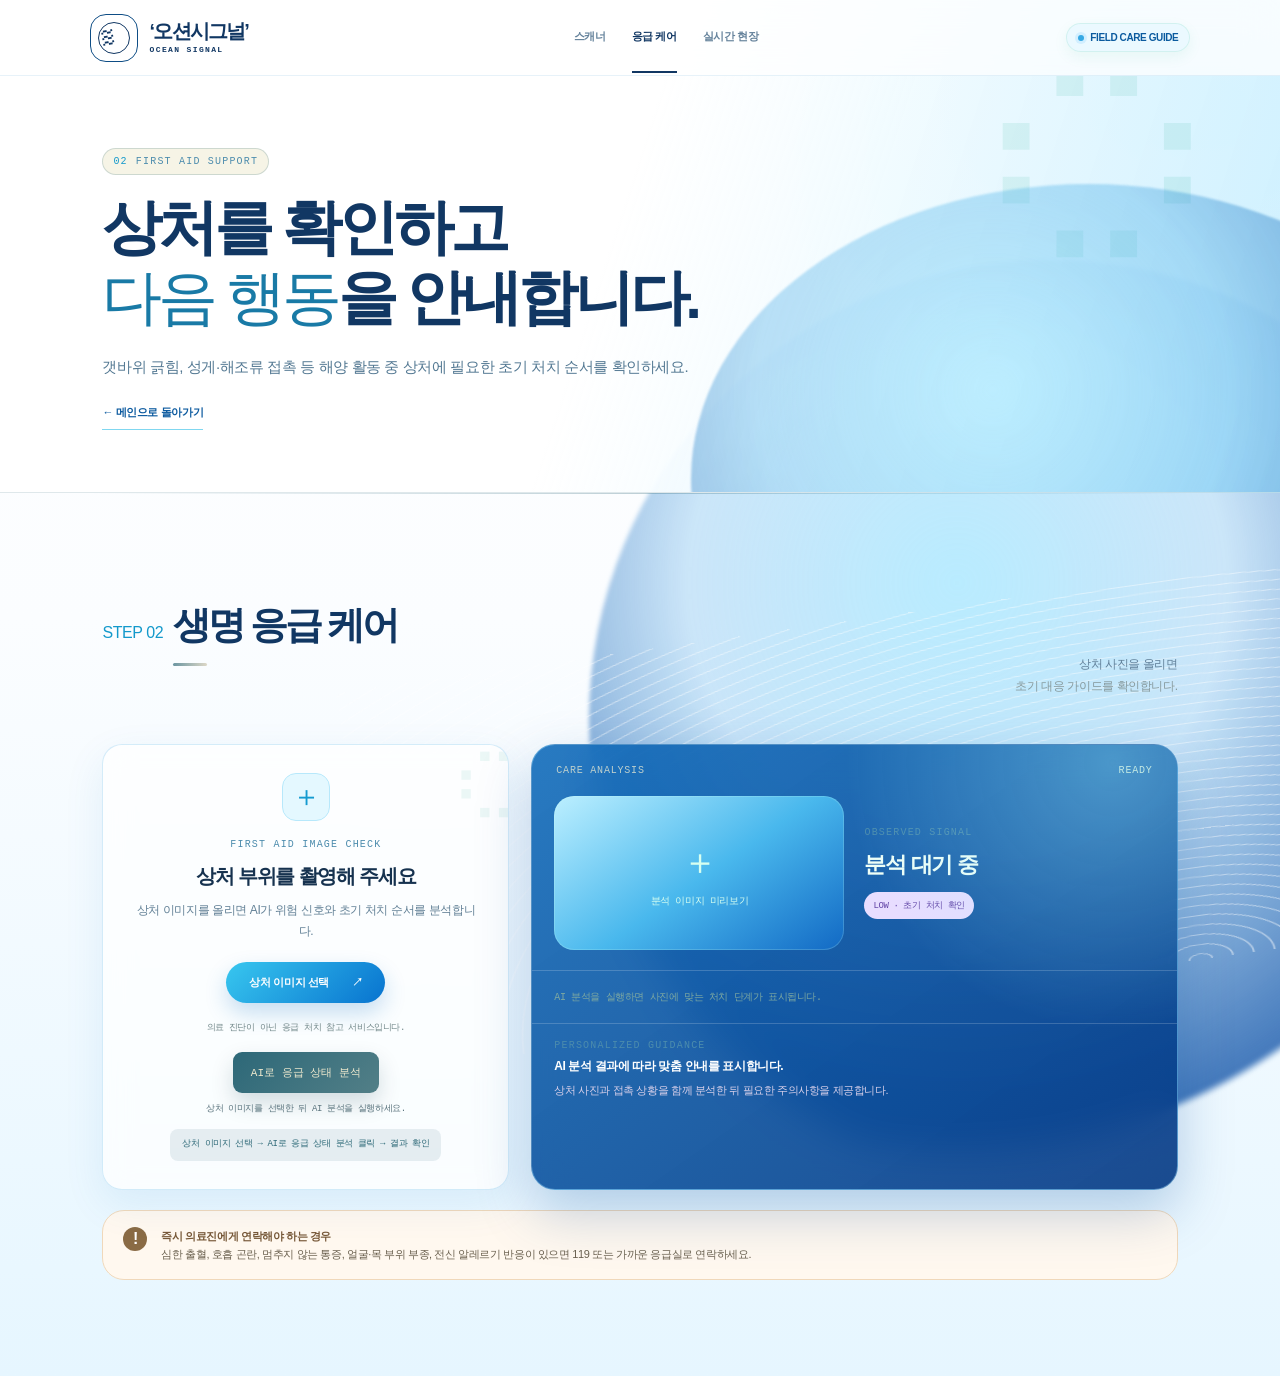
==== care.html @ c205eb63 "Refresh care hero stylesheet cache" ====
<!doctype html>
<html lang="ko"><head><meta charset="UTF-8"/><meta name="viewport" content="width=device-width,initial-scale=1"/><title>응급 케어 | 오션시그널</title><link rel="stylesheet" href="styles.css?v=app-ui10"/></head>
<body><div class="page-shell"><header class="topbar"><a class="brand" href="index.html"><span class="brand-mark">◌</span><span>오션시그널</span></a><nav class="nav-links" aria-label="주요 메뉴"><a href="scanner.html">스캐너</a><a class="active" href="care.html">응급 케어</a><a href="report.html">실시간 현장</a></nav><div class="status-pill"><span class="pulse"></span>FIELD CARE GUIDE</div></header><main><section class="page-hero page-hero-soft"><span class="eyebrow"><span>02</span> FIRST AID SUPPORT</span><h1>상처를 확인하고<br/><em>다음 행동</em>을 안내합니다.</h1><p>갯바위 긁힘, 성게·해조류 접촉 등 해양 활동 중 상처에 필요한 초기 처치 순서를 확인하세요.</p><a class="text-link" href="index.html">← 메인으로 돌아가기</a></section><section class="section care-section" id="care"><div class="section-heading"><div><span class="section-number">STEP 02</span><h2>생명 응급 케어</h2></div><p>상처 사진을 올리면<br/><span>초기 대응 가이드를 확인합니다.</span></p></div><div class="care-grid"><div class="care-upload-card" id="careDropZone"><div class="care-upload-icon">＋</div><span class="metric-label">FIRST AID IMAGE CHECK</span><h3>상처 부위를 촬영해 주세요</h3><p>사진을 올리면 위험 신호와<br/>초기 처치 순서를 확인하는 데모 분석을 실행합니다.</p><label class="button primary" for="careFileInput">상처 이미지 선택 <span>↗</span></label><input id="careFileInput" type="file" accept="image/*" hidden/><button class="sample-button" id="careSampleButton" type="button">샘플 상처 분석 실행</button><div class="care-note">의료 진단이 아닌 응급 처치 참고 서비스입니다.</div></div><div class="care-result-card"><div class="card-top"><span>CARE ANALYSIS</span><span class="mono" id="careState">READY</span></div><div class="care-result-body"><div class="care-preview" id="carePreview"><span>＋</span><small>분석 이미지 미리보기</small></div><div class="care-summary"><span class="mini-label">OBSERVED SIGNAL</span><strong id="careSignal">분석 대기 중</strong><span class="care-risk low" id="careRisk">LOW · 초기 처치 확인</span></div></div><div class="care-steps" id="careSteps"><div><b>01</b><span>깨끗한 흐르는 물로 오염물과 이물질을 씻어냅니다.</span></div><div><b>02</b><span>출혈이 있으면 깨끗한 거즈로 압박합니다.</span></div><div><b>03</b><span>가시나 독성 물질은 무리하게 제거하지 않습니다.</span></div></div><div class="care-pharmacy"><span class="mini-label">PHARMACY CHECKLIST</span><strong>약사에게 상처 사진과 접촉 상황을 보여주세요.</strong><span>소독용 거즈·상처 보호 밴드·연고 구매 가능 여부를 확인하세요.</span></div></div></div><div class="emergency-note"><span>!</span><p><strong>즉시 의료진에게 연락해야 하는 경우</strong><br/>심한 출혈, 호흡 곤란, 멈추지 않는 통증, 얼굴·목 부위 부종, 전신 알레르기 반응이 있으면 119 또는 가까운 응급실로 연락하세요.</p></div></section></main></div><script src="script.js?v=app-ui4"></script></body></html>
---- styles.css ----
:root{--navy:#062638;--deep:#041a28;--ink:#082432;--mint:#a8f4db;--aqua:#6fe5d2;--cream:#f4f5ef;--line:rgba(8,36,50,.14);--mono:'DM Mono',monospace;--sans:'Manrope',sans-serif}*{box-sizing:border-box}html{scroll-behavior:smooth}body{margin:0;background:var(--cream);color:var(--ink);font-family:var(--sans)}a{color:inherit;text-decoration:none}.page-shell{max-width:1440px;margin:auto;overflow:hidden}.topbar{height:78px;display:flex;align-items:center;justify-content:space-between;padding:0 6.2%;border-bottom:1px solid var(--line);background:rgba(244,245,239,.9);position:sticky;top:0;z-index:10;backdrop-filter:blur(14px)}.brand{display:flex;gap:10px;align-items:center;font-weight:800;letter-spacing:-.04em}.brand-mark{display:grid;place-items:center;width:28px;height:28px;border-radius:50%;background:var(--navy);color:var(--mint);font-size:21px}.nav-links{display:flex;gap:34px;font-family:var(--mono);font-size:11px;color:#59717b}.nav-links a{padding:29px 0}.nav-links .active{color:var(--ink);border-bottom:2px solid var(--ink)}.status-pill{font-family:var(--mono);font-size:10px;color:#417163;background:#ddf6e9;padding:9px 12px;border-radius:30px}.pulse{display:inline-block;width:6px;height:6px;background:#26b881;border-radius:50%;margin-right:6px;box-shadow:0 0 0 3px #c4edd9}.hero{min-height:570px;padding:86px 6.2% 60px;display:grid;grid-template-columns:45% 55%;background:linear-gradient(110deg,#f4f5ef 0%,#f4f5ef 54%,#e6f5eb 54%,#d8f2e7 100%)}.eyebrow,.metric-label,.mini-label{font-family:var(--mono);font-size:10px;letter-spacing:.12em;color:#68817d}.eyebrow span,.section-number{color:#6ac2ad}.hero h1{font-size:clamp(48px,6vw,84px);line-height:1.04;letter-spacing:-.08em;margin:25px 0 26px;font-weight:700}.hero h1 em,.risk-banner em{font-family:Georgia,serif;font-weight:400;color:#139a87}.hero-copy>p{max-width:390px;line-height:1.8;color:#54707a;font-size:14px}.text-link{display:inline-block;margin-top:26px;font-family:var(--mono);font-size:11px;border-bottom:1px solid #305360;padding-bottom:9px}.text-link span{color:#0ca68a;margin-left:18px}.hero-art{position:relative;min-height:370px}.orb{position:absolute;border-radius:50%;filter:blur(1px)}.orb-a{width:280px;height:280px;right:20%;top:18px;background:radial-gradient(circle at 32% 25%,#d7fff0,#57cdb8 50%,#058c89 100%);box-shadow:20px 35px 50px #74bcae55}.orb-b{width:110px;height:110px;right:4%;top:230px;background:#a1e3c9;opacity:.7}.wave{position:absolute;width:420px;height:140px;border:1px solid #5cc9b4;border-radius:50%;transform:rotate(-26deg);right:5%;top:105px;opacity:.55}.wave-b{width:520px;right:0;top:70px;opacity:.25}.hero-orbit{position:absolute;border:1px solid #6bcfb5;border-radius:50%;width:340px;height:180px;right:12%;top:74px;transform:rotate(-35deg)}.orbit-two{width:230px;height:340px;right:20%;top:-6px;transform:rotate(48deg);opacity:.7}.radar-card{position:absolute;width:142px;height:142px;border-radius:50%;right:25%;top:89px;border:1px solid #d0ffef;background:radial-gradient(circle,#2cbca8 0 2px,transparent 3px),radial-gradient(circle at center,#ffffff12 0 34%,transparent 35%),#118f8c88;box-shadow:0 0 0 14px #d8fff322,0 0 0 15px #77d8c444}.radar-cross{position:absolute;inset:50% 0 auto;border-top:1px solid #c1ffed}.radar-cross:after{content:'';position:absolute;left:50%;top:-71px;height:142px;border-left:1px solid #c1ffed}.radar-dot{position:absolute;width:7px;height:7px;background:#e8fff5;border-radius:50%;box-shadow:0 0 0 4px #b7ffe733}.dot-one{left:35px;top:42px}.dot-two{right:24px;top:60px}.dot-three{left:72px;bottom:27px}.radar-label{position:absolute;bottom:-33px;left:15px;font:9px var(--mono);color:#377d74}.float-label{position:absolute;background:#f5fff6cc;padding:10px 13px;box-shadow:0 10px 22px #126c5840;color:#75918b;font:9px var(--mono);line-height:1.7}.float-label strong{font-size:11px;color:#0a756b}.label-a{top:50px;right:6%}.label-b{bottom:33px;right:22%}.section{padding:92px 6.2%;border-bottom:1px solid var(--line)}.section-heading{display:flex;justify-content:space-between;align-items:end;margin-bottom:40px}.section-heading h2{display:inline;margin-left:18px;font-size:35px;letter-spacing:-.07em}.section-heading p{font-size:12px;line-height:1.8;text-align:right;color:#48646d;margin:0}.section-heading p span{color:#879a9d}.scanner-grid{display:grid;grid-template-columns:1fr 1.15fr;gap:22px}.upload-card,.preview-card{min-height:330px;border:1px solid #b8d4c9;border-radius:18px;background:#f7fcf4;padding:28px}.upload-card{display:flex;flex-direction:column;align-items:center;justify-content:center;text-align:center;border-style:dashed;transition:.2s}.upload-card.dragover{background:#e5faf0;border-color:#27ab92}.upload-icon{width:42px;height:42px;border:1px solid #a8cfc0;border-radius:50%;display:grid;place-items:center;font-size:25px;color:#4cb49b;margin-bottom:16px}.upload-card h3{margin:0 0 10px;font-size:18px;letter-spacing:-.05em}.upload-card p{font-size:12px;line-height:1.7;color:#71888c;margin:0 0 20px}.button{cursor:pointer;border:0;border-radius:4px;padding:13px 23px;font:11px var(--mono)}.primary{background:var(--navy);color:var(--mint)}.primary span{margin-left:20px}.file-note{font:9px var(--mono);color:#9aacad;margin-top:12px}.drop-message{font-size:11px;color:#369f8b;margin-top:22px}.sample-button{border:0;background:none;color:#527b7d;text-decoration:underline;font:10px var(--mono);margin-top:7px;cursor:pointer}.preview-card{background:#062a3b;color:#edfef6;border:0;padding:0;overflow:hidden}.card-top,.preview-footer{display:flex;justify-content:space-between;align-items:center;padding:18px 22px;font:10px var(--mono);color:#8fb5ae}.mono{color:#a1f3dc}.preview-visual{height:235px;position:relative;overflow:hidden;background:linear-gradient(160deg,#a4ddd1,#1b8e90)}.preview-water{position:absolute;inset:50% 0 0;background:repeating-linear-gradient(175deg,#088b90 0 9px,#0b9b9b 10px 12px,#087a88 13px 20px);opacity:.8}.preview-sun{position:absolute;width:95px;height:95px;border-radius:50%;background:#e9fff0;right:15%;top:30px;opacity:.8}.preview-island{position:absolute;width:70%;height:45px;background:#16676c;bottom:55px;left:-4%;border-radius:50% 50% 0 0;transform:rotate(-4deg)}.preview-plastic{position:absolute;background:#ddfff0;box-shadow:0 0 14px #a6fff0}.plastic-a{width:20px;height:38px;bottom:87px;left:46%;transform:rotate(27deg);border-radius:4px}.plastic-b{width:46px;height:10px;bottom:70px;left:62%;transform:rotate(-22deg)}.scan-line{position:absolute;left:0;right:0;top:46%;height:1px;background:#d2fff1;box-shadow:0 0 10px 2px #d2fff1;animation:scan 2.5s infinite}.preview-placeholder{position:absolute;inset:0;display:flex;flex-direction:column;align-items:center;justify-content:center;color:#caffee;opacity:.65}.preview-placeholder span{font-size:34px}.preview-placeholder small{font:10px var(--mono)}.preview-footer{border-top:1px solid #1f4c55;gap:30px;justify-content:flex-start}.preview-footer>div{display:flex;flex-direction:column;gap:6px}.preview-footer strong{font-size:18px}.analysis-badge{margin-left:auto;color:#a1f3dc;border:1px solid #3a827b;padding:7px 9px;border-radius:3px}.insights-section{padding-top:78px}.insight-grid{display:grid;grid-template-columns:1fr 1fr 1fr;gap:18px}.metric-card{min-height:205px;background:#e9f5eb;border-radius:12px;padding:22px}.metric-dark{background:var(--navy);color:#e9fff7}.metric-value{font-size:39px;font-weight:700;letter-spacing:-.08em;margin:20px 0}.metric-value small{font:11px var(--mono);letter-spacing:0;color:#83a19d}.metric-value.teal{color:#10a58d}.sparkline{height:30px;display:flex;align-items:end;gap:4px;margin-bottom:13px}.sparkline i{width:8px;background:#62d2bb;border-radius:2px}.sparkline i:nth-child(1){height:9px}.sparkline i:nth-child(2){height:15px}.sparkline i:nth-child(3){height:11px}.sparkline i:nth-child(4){height:20px}.sparkline i:nth-child(5){height:16px}.sparkline i:nth-child(6){height:26px}.sparkline i:nth-child(7){height:19px}.sparkline i:nth-child(8){height:24px}.sparkline i:nth-child(9){height:16px}.sparkline i:nth-child(10){height:27px}.sparkline i:nth-child(11){height:25px}.sparkline i:nth-child(12){height:30px}.metric-foot{font:10px var(--mono);color:#557e76}.metric-dark .metric-foot{color:#8bcbbd}.metric-foot b{font-weight:400;color:#99a9a1;margin-left:10px}.up{color:#72e2c4}.meter{height:7px;background:#c9e1d4;border-radius:10px;margin:30px 0 17px}.meter span{display:block;height:100%;border-radius:10px;background:#16b293}.chip-row{display:flex;flex-wrap:wrap;gap:5px;margin:27px 0 23px}.chip-row span{font:9px var(--mono);border:1px solid #bdd7cb;padding:6px 7px;border-radius:3px;color:#557b75}.risk-banner{margin:0 6.2%;padding:48px 0;display:flex;align-items:center;gap:28px;border-bottom:1px solid var(--line)}.risk-badge{width:58px;height:58px;border:1px solid #b8d7c7;border-radius:50%;display:grid;place-items:center;font-size:27px;color:#16a38b}.risk-banner h2{font-size:27px;letter-spacing:-.06em;line-height:1.25;margin:14px 0 0}.risk-score{margin-left:auto;text-align:right}.risk-score span,.risk-score small{display:block;font:9px var(--mono);color:#77938d}.risk-score strong{font-size:52px;letter-spacing:-.09em;color:#139b88;display:block;line-height:1}.risk-score small{color:#139b88;margin-top:3px}footer{display:flex;justify-content:space-between;padding:35px 6.2%;font:9px var(--mono);color:#7f9b98}@keyframes scan{0%,100%{top:25%}50%{top:75%}}@media(max-width:800px){.topbar{padding:0 20px}.nav-links{display:none}.status-pill{font-size:8px}.hero{grid-template-columns:1fr;padding:58px 20px 15px}.hero-art{min-height:300px}.section{padding:65px 20px}.section-heading{display:block}.section-heading p{text-align:left;margin-top:15px}.scanner-grid,.insight-grid{grid-template-columns:1fr}.risk-banner{margin:0 20px;flex-wrap:wrap}.risk-score{margin-left:86px}footer{padding:28px 20px;gap:14px;flex-wrap:wrap}}
 .care-section{background:#edf7f0}.care-grid{display:grid;grid-template-columns:.85fr 1.35fr;gap:22px}.care-upload-card,.care-result-card{border-radius:18px;min-height:385px}.care-upload-card{border:1px dashed #99cdbc;background:#f8fff8;display:flex;flex-direction:column;align-items:center;justify-content:center;text-align:center;padding:28px}.care-upload-icon{width:48px;height:48px;border-radius:50%;display:grid;place-items:center;color:#168e7d;font-size:29px;border:1px solid #9bd5c2;margin-bottom:18px}.care-upload-card h3{font-size:21px;letter-spacing:-.06em;margin:13px 0 10px}.care-upload-card p{font-size:12px;line-height:1.8;color:#71888c;margin:0 0 19px}.care-note{font:9px var(--mono);color:#9aacad;margin-top:18px}.care-result-card{background:var(--navy);color:#effff7;overflow:hidden}.care-result-body{display:grid;grid-template-columns:1fr 1fr;gap:20px;padding:0 22px 20px}.care-preview{height:154px;border-radius:10px;background:linear-gradient(145deg,#bdded2,#568e83 55%,#2c5f62);display:flex;flex-direction:column;align-items:center;justify-content:center;color:#d7fff0;box-shadow:inset 0 0 0 1px #c5fff033}.care-preview span{font-size:36px}.care-preview small{font:10px var(--mono);margin-top:7px}.care-summary{display:flex;flex-direction:column;justify-content:center;gap:12px}.care-summary strong{font-size:22px;letter-spacing:-.06em}.care-risk{width:max-content;padding:7px 9px;border-radius:3px;font:9px var(--mono)}.care-risk.low{color:#a4f2cf;background:#1b665a}.care-steps{border-top:1px solid #1e4e56;border-bottom:1px solid #1e4e56;padding:14px 22px;display:grid;gap:10px}.care-steps div{display:flex;align-items:center;gap:12px;font-size:11px;color:#c8e9de}.care-steps b{font:10px var(--mono);color:var(--aqua)}.care-pharmacy{display:flex;flex-direction:column;gap:7px;padding:16px 22px;color:#a7c7c1}.care-pharmacy strong{color:#e8fff5;font-size:12px}.care-pharmacy span:last-child{font-size:11px;line-height:1.6}.emergency-note{margin-top:20px;display:flex;align-items:flex-start;gap:14px;border:1px solid #e6c9a3;background:#fff8ec;border-radius:12px;padding:16px 20px;color:#795c3d}.emergency-note>span{width:24px;height:24px;border-radius:50%;display:grid;place-items:center;background:#d88945;color:#fff;font-weight:800;flex:none}.emergency-note p{font-size:11px;line-height:1.65;margin:0}.emergency-note strong{color:#a95425}@media(max-width:800px){.care-grid{grid-template-columns:1fr}.care-result-body{grid-template-columns:1fr}.care-upload-card,.care-result-card{min-height:auto}.emergency-note{margin-top:16px}}
.report-section{background:#f4f8f2}.report-grid{display:grid;grid-template-columns:.85fr 1.35fr;gap:22px}.report-capture-card,.report-data-card{border-radius:18px;min-height:480px}.report-capture-card{background:#e3f3e8;border:1px solid #b9daca;padding:29px}.capture-head,.gps-row,.report-actions{display:flex;align-items:center;justify-content:space-between;gap:10px}.live-dot{font:9px var(--mono);color:#168e7d;background:#c7f3db;border-radius:20px;padding:6px 8px}.live-dot:before{content:'';display:inline-block;width:5px;height:5px;border-radius:50%;background:#1bb27c;margin-right:5px}.report-capture-card h3{font-size:27px;line-height:1.2;letter-spacing:-.07em;margin:42px 0 13px}.report-capture-card h3 em{font-family:Georgia,serif;color:#129983;font-weight:400}.report-capture-card>p{font-size:12px;line-height:1.8;color:#5e797c;margin-bottom:22px}.report-preview{height:120px;margin:23px 0 18px;border-radius:11px;background:linear-gradient(145deg,#9ed9cc,#287a7f);display:flex;flex-direction:column;align-items:center;justify-content:center;color:#dffff2;text-align:center}.report-preview span{font-size:32px}.report-preview small{font:9px var(--mono);padding:0 10px}.gps-row{border-top:1px solid #b7d7c8;padding-top:16px}.gps-row strong{font:10px var(--mono);color:#227e72;margin-left:auto}.gps-row button{border:0;background:none;text-decoration:underline;color:#287c73;font:10px var(--mono);cursor:pointer}.report-data-card{background:var(--navy);color:#effff7;overflow:hidden}.condition-grid{display:grid;grid-template-columns:1fr 1fr;gap:1px;background:#1e4e56;margin:0 22px 20px}.condition-grid>div{background:var(--navy);padding:18px 15px;display:flex;flex-direction:column;gap:7px}.condition-grid strong{font-size:22px;letter-spacing:-.06em;color:#a5f4df}.condition-grid small{font:9px var(--mono);color:#8eafa9}.climate-line{display:flex;align-items:center;gap:13px;border-top:1px solid #1e4e56;border-bottom:1px solid #1e4e56;padding:16px 22px}.climate-line strong{font-size:13px;color:#d9fff0}.climate-line span:last-child{font:9px var(--mono);color:#8eafa9;margin-left:auto}.go-card{display:flex;gap:13px;align-items:center;margin:18px 22px;padding:16px;background:#174e50;border-radius:10px}.go-card.caution{background:#5b5440}.go-mark{width:35px;height:35px;border-radius:50%;display:grid;place-items:center;background:#2bb791;color:#062a3b;font-weight:800}.go-card.caution .go-mark{background:#e2b966}.go-card>div{display:flex;flex-direction:column;gap:5px}.go-card strong{font-size:18px}.go-card p{margin:0;color:#b9d7ce;font-size:10px}.report-actions{padding:0 22px 18px;flex-wrap:wrap}.report-button{border:0;background:var(--mint);color:var(--navy);padding:13px 15px;border-radius:4px;font:10px var(--mono);cursor:pointer}.report-button span{margin-left:18px}.report-button.sent{background:#b8f2d0}.report-actions>span{font:9px var(--mono);color:#91b2a9}.report-note{margin-top:20px;display:flex;align-items:flex-start;gap:14px;border:1px solid #bed3c7;background:#f8fff9;border-radius:12px;padding:16px 20px;color:#55716c}.report-note>span{width:24px;height:24px;border-radius:50%;display:grid;place-items:center;background:#1a9c87;color:#fff;font-weight:800;flex:none}.report-note p{font-size:11px;line-height:1.65;margin:0}.report-note strong{color:#197a6a}@media(max-width:800px){.report-grid{grid-template-columns:1fr}.report-capture-card,.report-data-card{min-height:auto}.report-capture-card h3{margin-top:30px}.condition-grid{margin:0 14px 16px}.climate-line{align-items:flex-start;flex-wrap:wrap}.climate-line span:last-child{margin-left:0}.report-actions{padding:0 14px 18px}.report-note{margin-top:16px}}
.api-connect{padding:13px 22px 16px;border-bottom:1px solid #1e4e56;display:grid;grid-template-columns:1fr auto;gap:8px 14px}.api-connect>div:first-child{display:flex;flex-direction:column;gap:5px}.api-connect small{font-size:10px;color:#9fbbb4;line-height:1.4}.api-form{display:flex;gap:6px;align-items:center}.api-form input{width:140px;border:1px solid #3d6f6c;background:#0c3643;color:#eafff7;padding:9px 10px;border-radius:3px;font:9px var(--mono)}.api-form button{border:1px solid #5bb9a4;background:transparent;color:#a8f4db;padding:9px 10px;border-radius:3px;font:9px var(--mono);cursor:pointer}.api-connect>span:last-child{font:9px var(--mono);color:#77aaa0;grid-column:1 / -1}.go-card.danger{background:#713e43}.go-card.danger .go-mark{background:#f18c85}.go-card.danger .go-mark:after{content:'!';font-size:18px}.go-card.danger .go-mark{font-size:0}@media(max-width:800px){.api-connect{grid-template-columns:1fr}.api-form input{flex:1;width:auto}.api-connect>span:last-child{grid-column:auto}}

/* Refined visual system */
:root{--cream:#f5f8f5;--ink:#12323a;--navy:#083746;--deep:#062631;--mint:#b8f3dd;--aqua:#69dac5;--line:rgba(18,50,58,.12);--shadow:0 18px 50px rgba(13,63,67,.08)}
body{background:radial-gradient(circle at 8% 0%,#ffffff 0 16%,transparent 38%),var(--cream);letter-spacing:-.01em}
.page-shell{max-width:1520px;background:rgba(245,248,245,.72)}
.topbar{height:72px;padding:0 7%;border-bottom-color:rgba(18,50,58,.1);background:rgba(250,252,249,.82)}
.brand{font-size:15px;letter-spacing:-.06em}.brand-mark{width:31px;height:31px;box-shadow:0 7px 18px rgba(7,55,70,.16)}
.nav-links{gap:30px;color:#688087}.nav-links a{padding:26px 0;transition:.2s}.nav-links a:hover{color:#0b746d}.status-pill{border:1px solid #ccebdc;background:#e8f8ef;box-shadow:0 5px 16px rgba(19,155,136,.08)}
.hero{min-height:610px;padding:100px 7% 70px;background:linear-gradient(115deg,#f9fbf8 0%,#f5f8f5 54%,#e7f7ef 54%,#d8f3e8 100%)}
.hero-copy{padding-top:14px}.hero h1{font-size:clamp(50px,6vw,88px);line-height:1.02;margin:25px 0 28px;color:#0c303b}.hero-copy>p{max-width:420px;font-size:14px;color:#5b7379}.text-link{margin-top:30px;color:#0d4c56;border-bottom-color:#97bcb5;transition:.2s}.text-link:hover{color:#0c9c88;border-bottom-color:#0c9c88}
.hero-art{min-height:405px}.radar-card{box-shadow:0 0 0 14px #d8fff322,0 20px 45px rgba(9,112,106,.2)}.float-label{border:1px solid rgba(255,255,255,.75);border-radius:8px;backdrop-filter:blur(10px);box-shadow:0 14px 30px rgba(18,91,79,.14)}
.section{padding:104px 7%;border-bottom-color:rgba(18,50,58,.1)}.section-heading{margin-bottom:46px}.section-heading h2{font-size:38px;color:#163942}.section-heading p{color:#61777d}
.upload-card,.care-upload-card,.report-capture-card{box-shadow:var(--shadow);transition:transform .25s,box-shadow .25s}.upload-card:hover,.care-upload-card:hover,.report-capture-card:hover{transform:translateY(-3px);box-shadow:0 22px 55px rgba(13,63,67,.12)}
.upload-card,.preview-card,.care-upload-card,.care-result-card,.report-capture-card,.report-data-card{border-radius:22px}.upload-card{background:rgba(252,255,251,.9);border-color:#b8d8cc}.upload-card h3,.care-upload-card h3{font-size:20px}.button{border-radius:8px;transition:transform .2s,box-shadow .2s}.button:hover{transform:translateY(-2px);box-shadow:0 8px 18px rgba(6,54,70,.15)}.primary{background:#0b3b4b}
.preview-card,.care-result-card,.report-data-card{box-shadow:0 18px 45px rgba(5,42,57,.16)}.card-top{padding:20px 24px}.preview-visual{height:250px}.preview-footer{padding:20px 24px}
.care-section{background:linear-gradient(180deg,#edf8f1,#f5faf5)}.report-section{background:#f7faf6}.care-upload-card{background:rgba(253,255,252,.9)}.report-capture-card{background:#e9f7ed;border-color:#c4dfcf}
.condition-grid{border-radius:13px;overflow:hidden}.condition-grid>div{padding:20px 17px}.condition-grid strong{font-size:24px}.go-card{border:1px solid rgba(255,255,255,.08);box-shadow:inset 0 1px 0 rgba(255,255,255,.06)}.report-button{border-radius:8px;transition:.2s}.report-button:hover{transform:translateY(-2px);box-shadow:0 8px 18px rgba(168,244,219,.18)}
.api-connect{background:rgba(0,0,0,.08);padding:16px 24px 18px}.api-form input,.api-form button{border-radius:8px}.api-form button{transition:.2s}.api-form button:hover{background:#164e58;color:#eafff7}
.metric-card{border-radius:16px;box-shadow:var(--shadow);border-color:#d3e5da}.metric-dark{box-shadow:0 18px 45px rgba(4,38,52,.18)}.risk-banner{margin:0 7%;padding:56px 0}.risk-badge{box-shadow:0 8px 20px rgba(22,163,139,.11)}footer{padding:38px 7%;color:#78918d}
@media(max-width:800px){.topbar{height:64px}.hero{min-height:auto;padding:62px 20px 25px}.hero h1{font-size:clamp(45px,13vw,66px)}.hero-art{min-height:315px}.section{padding:72px 20px}.section-heading h2{font-size:31px}.section-heading{margin-bottom:32px}.upload-card,.preview-card,.care-upload-card,.care-result-card,.report-capture-card,.report-data-card{border-radius:18px}.risk-banner{margin:0 20px;padding:42px 0}.risk-banner h2{font-size:23px}footer{padding:30px 20px}}
/* Real AI analysis controls */
.ai-control{margin-top:22px;padding:16px;border:1px solid var(--line,rgba(18,50,58,.12));border-radius:16px;background:rgba(255,255,255,.7);text-align:left}
.ai-control-head,.ai-control-row{display:flex;align-items:center;justify-content:space-between;gap:10px}
.ai-control label{display:block;margin:10px 0 6px;font-size:12px;font-weight:700;color:var(--ink,#12323a)}
.ai-control input,.ai-control select{width:100%;min-height:42px;border:1px solid rgba(18,50,58,.18);border-radius:10px;background:#fff;color:var(--ink,#12323a);padding:0 12px;font:inherit;font-size:13px;box-sizing:border-box}
.ai-control-row{margin-top:10px}
.ai-control select{max-width:48%;font-size:12px}
.ai-button{border:0!important;cursor:pointer;white-space:nowrap;background:var(--navy,#083746)!important;color:#fff!important}
.ai-button:disabled{opacity:.55;cursor:wait}
.ai-secure{font:500 9px 'DM Mono',monospace;letter-spacing:.08em;color:#257b68}
.ai-control small{display:block;margin-top:10px;color:#64787b;font-size:11px;line-height:1.55}
.ai-status{margin-top:10px;padding-top:10px;border-top:1px solid var(--line,rgba(18,50,58,.12));font-size:12px;line-height:1.5;color:#32616a}
.mmis-source-link{display:block;padding:0 24px 12px;color:#8fd9c8;font:9px var(--mono);text-decoration:underline;text-underline-offset:3px}
.khoa-connect{padding:14px 24px 16px;border-bottom:1px solid #1e4e56;display:grid;grid-template-columns:1fr auto;gap:8px 14px;background:rgba(0,0,0,.1)}.khoa-connect>div:first-child{display:flex;flex-direction:column;gap:5px}.khoa-connect small{font-size:10px;color:#9fbbb4;line-height:1.4}.khoa-connect>span:last-child{grid-column:1 / -1;font:9px var(--mono);color:#77aaa0}@media(max-width:800px){.khoa-connect{grid-template-columns:1fr}.khoa-connect>span:last-child{grid-column:auto}}
.analysis-details{display:block}.preview-card #analysisDetails{padding:18px 22px 22px;border-top:1px solid #1f4c55;color:#dff9ef;background:#062a3b}.analysis-detail-head{display:flex;flex-direction:column;gap:7px;margin-bottom:14px}.analysis-detail-summary{font-size:14px;line-height:1.5;color:#f3fff9}.analysis-detail-grid{display:grid;grid-template-columns:1fr 1fr;gap:1px;background:#1f4c55;border:1px solid #1f4c55;border-radius:8px;overflow:hidden}.analysis-detail-grid>div{display:flex;flex-direction:column;gap:7px;padding:12px;background:#0a3442;min-width:0}.analysis-detail-grid strong{font-size:11px;line-height:1.5;color:#b9eddd;font-weight:500;overflow-wrap:anywhere}.analysis-advice{margin-top:12px;padding:12px;border-radius:8px;background:#174e50}.analysis-advice p{margin:7px 0 0;font-size:11px;line-height:1.6;color:#d4f5e9}.preview-card #analysisDetails .mini-label{color:#83b9ad;font-size:9px}@media(max-width:520px){.analysis-detail-grid{grid-template-columns:1fr}.preview-card #analysisDetails{padding:16px}.analysis-detail-summary{font-size:13px}}
@media(max-width:520px){.ai-control-row{align-items:stretch;flex-direction:column}.ai-control select{max-width:none}.ai-button{width:100%}}
.preview-card #analysisAlert{margin:0 22px 22px;padding:15px;border-radius:10px;border:1px solid #2e6a63;background:#174e50;color:#eafff7}
.analysis-alert-title{display:flex;justify-content:space-between;align-items:center;gap:10px}
.analysis-alert-title span{font:9px var(--mono);letter-spacing:.1em;color:#a5f4df}
.analysis-alert-title strong{font:11px var(--mono);padding:5px 8px;border-radius:4px;color:#062a3b;background:#78e2c5}
.analysis-alert-grid{display:grid;grid-template-columns:1fr 1fr;gap:8px;margin-top:12px}
.analysis-alert-grid>div{padding:10px;border-radius:7px;background:rgba(0,0,0,.14)}
.analysis-alert-grid b{display:block;margin-top:6px;color:#eafff7;font-size:14px}
.analysis-alert-grid p{margin:5px 0 0;color:#c8e9de;font-size:10px;line-height:1.5}
.analysis-alert>small{display:block;margin-top:11px;color:#8fb5ae;font-size:9px;line-height:1.5}
.analysis-alert.caution{background:#5b5440;border-color:#e2b966}.analysis-alert.caution .analysis-alert-title strong{background:#e2b966}
.analysis-alert.danger{background:#713e43;border-color:#f18c85}.analysis-alert.danger .analysis-alert-title strong{background:#f18c85}
.analysis-alert.critical{background:#8b3038;border-color:#ff9d92}.analysis-alert.critical .analysis-alert-title strong{background:#ff9d92}
@media(max-width:520px){.analysis-alert-grid{grid-template-columns:1fr}.preview-card #analysisAlert{margin:0 16px 16px}}
.hero-actions{display:grid;grid-template-columns:repeat(4,minmax(0,1fr));gap:8px;margin-top:32px;max-width:720px}
.hero-action{display:flex;align-items:center;gap:9px;min-height:67px;padding:10px 11px;border:1px solid rgba(20,117,105,.2);border-radius:10px;background:rgba(255,255,255,.55);transition:transform .2s,background .2s,box-shadow .2s}
.hero-action:hover{transform:translateY(-3px);background:#fff;box-shadow:0 12px 24px rgba(18,91,79,.12)}
.hero-action-no{font:10px var(--mono);color:#159982;align-self:flex-start;padding-top:2px}
.hero-action span:nth-child(2){display:flex;flex-direction:column;gap:4px;min-width:0}
.hero-action b{font-size:11px;letter-spacing:-.04em;white-space:nowrap}
.hero-action small{font:8px var(--mono);color:#6c8582;white-space:nowrap}
.hero-action i{margin-left:auto;color:#159982;font-style:normal;font-size:15px}
.section{scroll-margin-top:78px}
.section-heading h2{position:relative}
.section-heading h2:after{content:'↘';display:inline-block;margin-left:12px;color:#20a58d;font:14px var(--mono);vertical-align:middle;opacity:.7}
.nav-links a{transition:color .2s,border-color .2s}
.nav-links a:hover{color:#0b9b86}
.section-number{font-weight:500}
@media(max-width:800px){.hero-actions{grid-template-columns:1fr;max-width:300px;gap:7px;margin-top:26px}.hero-action{min-height:54px}.section{scroll-margin-top:64px}.section-heading h2:after{font-size:12px}}
.page-hero{padding:82px 7% 70px;background:linear-gradient(120deg,#f4f5ef,#d9f3e8);border-bottom:1px solid var(--line)}
.page-hero-soft{background:linear-gradient(120deg,#f4f5ef,#e9f7ec)}
.page-hero-blue{background:linear-gradient(120deg,#eaf5ef,#d7eef0)}
.page-hero h1{font-size:clamp(42px,6vw,76px);line-height:1.06;letter-spacing:-.08em;margin:24px 0 22px}
.page-hero h1 em{font-family:Georgia,serif;font-weight:400;color:#139a87}
.page-hero p{max-width:540px;line-height:1.9;color:#54707a;font-size:14px;margin:0}
.page-hero .text-link{margin-top:30px}
.page-hero+.section{padding-top:76px}
.page-hero~footer{border-top:1px solid var(--line)}
@media(max-width:800px){.page-hero{padding:58px 20px 52px}.page-hero h1{font-size:clamp(42px,12vw,64px)}.page-hero+.section{padding-top:58px}}
body{background:radial-gradient(circle at 10% 0%,#e4f7ed 0 16%,transparent 40%),radial-gradient(circle at 92% 14%,#dff3f0 0 12%,transparent 32%),var(--cream)}
.page-shell{position:relative}
.topbar{box-shadow:0 8px 28px rgba(14,71,73,.05);border-bottom-color:rgba(18,50,58,.09)}
.brand{font-size:15px}.brand-mark{box-shadow:0 0 0 6px rgba(111,229,210,.18),0 8px 18px rgba(6,54,70,.18)}
.status-pill{box-shadow:inset 0 0 0 1px rgba(39,184,129,.12),0 5px 14px rgba(39,184,129,.08)}
.hero{position:relative;isolation:isolate;overflow:hidden;background:linear-gradient(115deg,#f7faf5 0%,#f7faf5 54%,#dff8ec 54%,#c9f1df 100%)}
.hero:before{content:'OCEAN SIGNAL';position:absolute;right:5%;bottom:25px;color:rgba(19,154,135,.11);font:700 clamp(44px,7vw,104px)/1 var(--mono);letter-spacing:-.1em;z-index:-1}
.hero-copy{position:relative;z-index:1}.hero h1{ text-shadow:0 10px 28px rgba(8,55,70,.07)}
.hero-art{filter:saturate(1.08)}.orb-a{box-shadow:20px 35px 50px rgba(8,111,106,.22),inset -15px -20px 30px rgba(255,255,255,.18)}
.float-label{border:1px solid rgba(255,255,255,.9);border-radius:9px;background:rgba(250,255,251,.7);backdrop-filter:blur(14px)}
.section{position:relative}.section:before{content:'';position:absolute;top:0;left:7%;right:7%;height:1px;background:linear-gradient(90deg,transparent,rgba(19,154,135,.22),transparent)}
.section-heading{position:relative}.section-heading>div:first-child{display:flex;align-items:center;gap:10px}.section-heading h2{margin-left:0}.section-heading h2:after{content:'';display:block;width:34px;height:3px;margin:12px 0 0;border-radius:99px;background:linear-gradient(90deg,#20a58d,#b8f3dd)}
.upload-card,.care-upload-card,.report-capture-card{position:relative;overflow:hidden;border-color:rgba(55,157,133,.3);background:linear-gradient(145deg,rgba(255,255,255,.96),rgba(235,249,239,.88))}
.upload-card:after,.care-upload-card:after,.report-capture-card:after{content:'◌';position:absolute;right:-18px;top:-35px;color:rgba(20,165,141,.08);font:150px/1 Georgia,serif;pointer-events:none}
.upload-card:hover,.care-upload-card:hover,.report-capture-card:hover{transform:translateY(-5px);box-shadow:0 24px 55px rgba(13,63,67,.16)}
.upload-icon,.care-upload-icon{box-shadow:0 0 0 9px rgba(111,229,210,.12);background:#f4fff8}
.preview-card,.care-result-card,.report-data-card{position:relative;box-shadow:0 24px 60px rgba(5,42,57,.24);background:linear-gradient(155deg,#083746,#052632)}
.preview-card:before,.care-result-card:before,.report-data-card:before{content:'';position:absolute;inset:0;background:radial-gradient(circle at 90% 0%,rgba(111,229,210,.14),transparent 34%);pointer-events:none}
.card-top{letter-spacing:.08em}.analysis-badge{box-shadow:0 0 18px rgba(161,243,220,.14)}
.metric-card{position:relative;overflow:hidden;transition:transform .22s,box-shadow .22s}.metric-card:hover{transform:translateY(-5px);box-shadow:0 24px 52px rgba(13,63,67,.14)}
.metric-card:after{content:'';position:absolute;right:-24px;bottom:-42px;width:130px;height:130px;border:1px solid rgba(20,165,141,.18);border-radius:50%;box-shadow:0 0 0 14px rgba(20,165,141,.04),0 0 0 28px rgba(20,165,141,.03)}
.metric-dark:after{border-color:rgba(168,244,219,.22);box-shadow:0 0 0 14px rgba(168,244,219,.05),0 0 0 28px rgba(168,244,219,.03)}
.hero-action{position:relative;z-index:2;box-shadow:0 9px 20px rgba(18,91,79,.06)}
.page-hero{position:relative;isolation:isolate;overflow:hidden;min-height:360px}.page-hero:after{content:'◌';position:absolute;right:7%;top:-125px;color:rgba(20,165,141,.1);font:430px/1 Georgia,serif;z-index:-1}.page-hero-blue:after{color:rgba(8,55,70,.1)}
.page-hero .eyebrow{display:inline-flex;align-items:center;gap:8px;padding:7px 10px;border:1px solid rgba(19,154,135,.18);border-radius:99px;background:rgba(255,255,255,.4)}
.page-hero h1{max-width:760px}.page-hero p{max-width:560px;font-size:15px}
.care-section,.report-section,.insights-section{background:rgba(248,252,247,.7)}
.risk-banner{position:relative;overflow:hidden}.risk-banner:after{content:'RISK';position:absolute;right:6%;font:700 92px/1 var(--mono);color:rgba(19,154,135,.06)}
@media(max-width:800px){.hero:before{right:-20%;bottom:20px;font-size:54px}.section:before{left:20px;right:20px}.page-hero{min-height:320px}.page-hero:after{right:-18%;top:-70px;font-size:300px}.page-hero p{font-size:13px}.section-heading>div:first-child{align-items:flex-start;flex-direction:column;gap:7px}}
.home-page main>.section,.home-page main>.risk-banner{display:none}
.home-page .hero{min-height:calc(100vh - 78px);align-items:center;padding-top:60px;padding-bottom:60px}
.home-page .hero-copy{padding-bottom:20px}
@media(max-width:800px){.home-page .hero{min-height:calc(100vh - 64px);align-items:start;padding-top:58px}}
.care-ai-button{position:relative;z-index:2;margin-top:18px;border:0;border-radius:9px;padding:13px 18px;background:linear-gradient(135deg,#0b3b4b,#119a86);color:#eafff7;font:11px var(--mono);cursor:pointer;box-shadow:0 10px 22px rgba(8,55,70,.17);transition:transform .2s,box-shadow .2s}
.care-ai-button:hover{transform:translateY(-2px);box-shadow:0 14px 28px rgba(8,55,70,.22)}.care-ai-button:disabled{opacity:.6;cursor:wait;transform:none}
.care-ai-status{position:relative;z-index:2;max-width:250px;margin-top:10px;color:#5f7e7d;font:9px/1.5 var(--mono)}
#careAiResult{margin:0 22px 20px;padding:15px;border:1px solid #2e6a63;border-radius:10px;background:linear-gradient(135deg,#174e50,#0c3d4a);color:#dff9ef}
#careAiResult p{margin:9px 0 0;font-size:11px;line-height:1.6;color:#c7e9de}#careAiResult p strong{color:#a5f4df}#careAiResult small{display:block;margin-top:11px;color:#8fb5ae;font-size:9px;line-height:1.5}
.care-risk.caution{color:#3c2b0b;background:#e2b966}.care-risk.danger{color:#fff;background:#c75f62}
.care-empty{display:block!important;padding:5px 0;color:#7ea9a1!important;font-size:10px!important;font-family:var(--mono)}
@media(max-width:800px){#careAiResult{margin:0 14px 16px}.care-ai-button{width:100%;max-width:260px}}
.report-capture-card h3{display:none}.report-capture-card h3:after{display:none}
.report-section .report-capture-card{display:none}.report-section .report-grid{grid-template-columns:1fr}
.report-section .go-card{display:none}
.report-section .api-connect{display:none}
.report-section .condition-grid>div:nth-child(-n+2){display:none}.report-section .condition-grid{grid-template-columns:1fr 1fr}
.report-section .report-actions,.report-section .report-note{display:none}
.top-advisory{display:flex;align-items:center;justify-content:space-between;gap:20px;margin:-18px 0 24px;padding:22px 26px;border:1px solid #9dd5c1;border-radius:16px;background:linear-gradient(135deg,#e7f8ed,#d3f1e7);box-shadow:0 16px 34px rgba(13,93,78,.1)}
.top-advisory strong{display:block;margin-top:8px;font-size:25px;letter-spacing:-.07em;color:#087c6d}.top-advisory p{margin:7px 0 0;color:#557572;font-size:11px;line-height:1.6}.top-advisory-score{font:500 31px var(--mono);color:#087c6d}.top-advisory.caution{border-color:#dfbf70;background:linear-gradient(135deg,#fff8e5,#f4e9c4)}.top-advisory.caution strong,.top-advisory.caution .top-advisory-score{color:#96701c}.top-advisory.danger{border-color:#e99c91;background:linear-gradient(135deg,#fff0ed,#f3d6d2)}.top-advisory.danger strong,.top-advisory.danger .top-advisory-score{color:#b44446}.top-advisory.pending{background:#edf7f2;border-color:#b9d8cb}.top-advisory.pending strong{color:#557d76;font-size:18px}.top-advisory.pending .top-advisory-score{color:#557d76}
@media(max-width:800px){.top-advisory{align-items:flex-start;margin:-8px 0 18px;padding:18px;gap:12px}.top-advisory strong{font-size:21px}.top-advisory-score{font-size:24px}}
.marine-api-extras{display:grid;grid-template-columns:repeat(4,1fr);gap:1px;margin:-8px 0 24px;background:#c8e1d6;border-radius:14px;overflow:hidden;box-shadow:0 10px 24px rgba(13,93,78,.06)}
.marine-api-extras>div{display:flex;flex-direction:column;gap:7px;padding:16px;background:#f4fbf6}.marine-api-extras strong{font-size:19px;color:#0b8173;letter-spacing:-.05em}.marine-api-extras small{font:9px var(--mono);color:#6d8983}
#regionSelect{display:block;margin-top:13px;max-width:190px;border:1px solid rgba(19,154,135,.25);border-radius:7px;padding:8px 10px;background:rgba(255,255,255,.65);color:#226b63;font:10px var(--mono)}
@media(max-width:800px){.marine-api-extras{grid-template-columns:1fr 1fr;margin-bottom:18px}.marine-api-extras>div{padding:13px}.marine-api-extras strong{font-size:17px}}
.report-capture-card h3 em{display:none}@media(max-width:800px){.report-capture-card h3:after{font-size:24px}}
.action-hint{position:relative;z-index:2;margin-top:13px;padding:9px 12px;border-radius:8px;background:rgba(20,165,141,.08);color:#287c73;font:9px/1.5 var(--mono);text-align:center}

/* Ocean Signal — calm coastal palette */
:root{--palette-mist:#c4dada;--palette-cream:#eee9ce;--palette-stone:#d0c7af;--palette-deep:#2d6878;--palette-ink:#254957;--palette-line:rgba(45,104,120,.18);--palette-shadow:0 18px 48px rgba(45,104,120,.13);--cream:var(--palette-cream);--ink:var(--palette-ink);--navy:var(--palette-deep);--deep:#24586a;--mint:#dce8d5;--aqua:#88b6b4;--line:var(--palette-line)}
body{background:var(--palette-cream);color:var(--palette-ink)}
.page-shell{background:var(--palette-cream)}
.topbar{background:rgba(196,218,218,.94);border-bottom:1px solid rgba(45,104,120,.18);box-shadow:0 8px 26px rgba(45,104,120,.1)}
.brand{color:var(--palette-deep)}.brand-mark{background:var(--palette-deep);color:var(--palette-cream);box-shadow:0 0 0 6px rgba(45,104,120,.12),0 8px 18px rgba(45,104,120,.2)}
.nav-links{color:#527580}.nav-links a:hover,.nav-links .active{color:var(--palette-deep)}.nav-links .active{border-bottom-color:var(--palette-deep)}
.status-pill{color:var(--palette-deep);background:rgba(238,233,206,.82);border-color:rgba(45,104,120,.18)}.pulse{background:#6d989a;box-shadow:0 0 0 3px rgba(109,152,154,.2)}
.hero{background:linear-gradient(112deg,var(--palette-cream) 0%,var(--palette-cream) 54%,var(--palette-mist) 54%,#b5d2d2 100%)}
.hero h1,.page-hero h1{color:var(--palette-deep)}.hero h1 em,.page-hero h1 em,.risk-banner em{color:#6c9292}.hero-copy>p,.page-hero p{color:#58727c}.eyebrow,.metric-label,.mini-label{color:#6b8588}.eyebrow span,.section-number{color:#6c9292}.text-link{color:var(--palette-deep);border-bottom-color:#91abad}.text-link:hover{color:#8a6b45;border-bottom-color:#8a6b45}
.orb-a{background:radial-gradient(circle at 32% 25%,#e7efe0,#9dbfbd 50%,var(--palette-deep) 100%);box-shadow:20px 35px 50px rgba(45,104,120,.24)}.orb-b{background:#d0c7af}.wave,.hero-orbit{border-color:#779fa4}.radar-card{background:radial-gradient(circle at 32% 25%,#dbe8d5 0 2px,transparent 3px),radial-gradient(circle at center,#ffffff12 0 34%,transparent 35%),#2d687899;border-color:#e4eee0}.radar-cross:after,.radar-cross{border-color:#dce8d5}.radar-dot{background:#eee9ce}.radar-label{color:#527580}.float-label{background:rgba(238,233,206,.9);color:#5b777c;border-color:rgba(45,104,120,.18);box-shadow:0 14px 30px rgba(45,104,120,.14)}.float-label strong{color:var(--palette-deep)}
.section{border-bottom-color:rgba(45,104,120,.15)}.section:before{background:linear-gradient(90deg,transparent,rgba(45,104,120,.3),transparent)}.section-heading h2{color:var(--palette-deep)}.section-heading h2:after{background:linear-gradient(90deg,var(--palette-deep),var(--palette-stone))}.section-heading p{color:#58727c}
.upload-card,.care-upload-card,.report-capture-card{background:linear-gradient(145deg,#f6f1d9,#c4dada);border-color:rgba(45,104,120,.28);box-shadow:var(--palette-shadow)}.upload-card:hover,.care-upload-card:hover,.report-capture-card:hover{box-shadow:0 24px 55px rgba(45,104,120,.2)}.upload-icon,.care-upload-icon{color:var(--palette-deep);border-color:#8eafb0;background:#eee9ce;box-shadow:0 0 0 9px rgba(45,104,120,.1)}.upload-card p,.care-upload-card p{color:#5d777d}.button,.primary{background:var(--palette-deep);color:var(--palette-cream)}.button:hover{box-shadow:0 8px 18px rgba(45,104,120,.24)}.file-note,.care-note{color:#6e8587}.drop-message{color:#6c9292}.sample-button{color:#6d604e}
.preview-card,.care-result-card,.report-data-card{background:linear-gradient(155deg,var(--palette-deep),#214e5d);box-shadow:0 24px 60px rgba(45,104,120,.25)}.preview-card:before,.care-result-card:before,.report-data-card:before{background:radial-gradient(circle at 90% 0%,rgba(196,218,218,.2),transparent 34%)}.card-top,.preview-footer{color:#bed0cd}.mono{color:#dce8d5}.preview-visual{background:linear-gradient(160deg,#c4dada,#6c9292)}.preview-water{background:repeating-linear-gradient(175deg,#2d6878 0 9px,#427c88 10px 12px,#24586a 13px 20px)}.preview-sun{background:var(--palette-cream)}.preview-island{background:#58727c}.analysis-badge{color:#dce8d5;border-color:#9bb7b4}
.metric-card{background:#c4dada;border:1px solid rgba(45,104,120,.13);box-shadow:var(--palette-shadow)}.metric-dark{background:var(--palette-deep);color:#f5f1dc}.metric-value.teal{color:var(--palette-deep)}.metric-foot{color:#557580}.metric-dark .metric-foot{color:#bed0cd}.sparkline i{background:#6c9292}.meter{background:#d0c7af}.meter span{background:var(--palette-deep)}.chip-row span{border-color:#9db7b3;color:#58727c}
.risk-banner{border-bottom-color:rgba(45,104,120,.15)}.risk-badge{border-color:#91abad;color:var(--palette-deep)}.risk-score strong,.risk-score small{color:var(--palette-deep)}
.care-section,.report-section,.insights-section{background:linear-gradient(180deg,#eee9ce,#c4dada)}.care-upload-card,.report-capture-card{background:linear-gradient(145deg,#f6f1d9,#c4dada)}.care-preview,.report-preview{background:linear-gradient(145deg,#c4dada,#6c9292 55%,#2d6878)}.care-risk.low{color:#eee9ce;background:#527580}.care-pharmacy{color:#bed0cd}.care-pharmacy strong{color:#f5f1dc}.emergency-note{border-color:#b9a987;background:#f4efd9;color:#6a604e}.emergency-note>span{background:#8a6b45}.emergency-note strong{color:#765737}
.report-capture-card{border-color:rgba(45,104,120,.3)}.live-dot{color:var(--palette-deep);background:#dce8d5}.live-dot:before{background:#6c9292}.report-capture-card h3 em{color:#6c9292}.report-capture-card>p{color:#58727c}.gps-row{border-top-color:rgba(45,104,120,.2)}.gps-row strong,.gps-row button{color:var(--palette-deep)}.condition-grid{background:#567f89}.condition-grid>div{background:var(--palette-deep)}.condition-grid strong{color:#dce8d5}.condition-grid small,.climate-line span:last-child{color:#bed0cd}.climate-line{border-color:#567f89}.climate-line strong{color:#f5f1dc}.go-card{background:#365f6b}.go-card.caution{background:#806e4f}.go-mark{background:#dce8d5;color:var(--palette-deep)}.go-card.caution .go-mark{background:#eee9ce}.report-button{background:var(--palette-cream);color:var(--palette-deep)}.report-actions>span{color:#bed0cd}.report-note{border-color:#b2c5bd;background:#f4efd9;color:#58727c}.report-note>span{background:var(--palette-deep)}.report-note strong{color:#765737}
.api-connect,.khoa-connect{background:rgba(20,54,66,.34);border-bottom-color:#567f89}.api-connect small,.khoa-connect small{color:#bed0cd}.api-form input{background:#315f6d;border-color:#89aaa9;color:#f5f1dc}.api-form button{border-color:#a9c4bc;color:#dce8d5}.mmis-source-link{color:#c8dbd3}.top-advisory{border-color:#91abad;background:linear-gradient(135deg,#dce8d5,#c4dada);box-shadow:0 16px 34px rgba(45,104,120,.14)}.top-advisory strong,.top-advisory-score{color:var(--palette-deep)}.top-advisory p{color:#58727c}.top-advisory.caution{border-color:#b9a987;background:linear-gradient(135deg,#f4efd9,#d0c7af)}.top-advisory.caution strong,.top-advisory.caution .top-advisory-score{color:#80633f}.top-advisory.danger{border-color:#b88981;background:linear-gradient(135deg,#f3dfd5,#d0b2a9)}.top-advisory.danger strong,.top-advisory.danger .top-advisory-score{color:#85504c}
.marine-api-extras{background:#91abad}.marine-api-extras>div{background:#eee9ce}.marine-api-extras strong{color:var(--palette-deep)}.marine-api-extras small{color:#6b8588}#regionSelect{background:rgba(238,233,206,.82);border-color:#91abad;color:var(--palette-deep)}footer{color:#6b8588}
.page-hero{background:linear-gradient(120deg,var(--palette-cream),var(--palette-mist));border-bottom-color:rgba(45,104,120,.15)}.page-hero-soft{background:linear-gradient(120deg,var(--palette-cream),#dce8d5)}.page-hero-blue{background:linear-gradient(120deg,#dce8d5,var(--palette-mist))}.page-hero .eyebrow{border-color:rgba(45,104,120,.2);background:rgba(238,233,206,.5)}
.hero-action{border-color:rgba(45,104,120,.22);background:rgba(238,233,206,.7);box-shadow:0 9px 20px rgba(45,104,120,.1)}.hero-action:hover{background:#f6f1d9;box-shadow:0 12px 24px rgba(45,104,120,.18)}.hero-action-no,.hero-action i{color:#6c9292}.hero-action small{color:#6b8588}.action-hint{background:rgba(45,104,120,.1);color:var(--palette-deep)}
.ai-control{background:rgba(238,233,206,.72);border-color:rgba(45,104,120,.2)}.ai-control input,.ai-control select{background:#f8f3dc;border-color:#a8bdb6;color:var(--palette-ink)}.ai-button,.care-ai-button{background:linear-gradient(135deg,var(--palette-deep),#527f87)!important;color:var(--palette-cream)!important}.ai-secure{color:#6c9292}.ai-status,.care-ai-status{color:#58727c}
@media(max-width:800px){.topbar{background:rgba(196,218,218,.96)}.hero{background:linear-gradient(160deg,var(--palette-cream) 0%,var(--palette-cream) 56%,var(--palette-mist) 56%,#b5d2d2 100%)}.section,.care-section,.report-section,.insights-section{background:linear-gradient(180deg,#eee9ce,#c4dada)}.marine-api-extras{background:#91abad}}

/* Risk score guide */
.risk-scale-card{margin:0 0 24px;padding:22px 24px;border:1px solid rgba(45,104,120,.2);border-radius:16px;background:rgba(238,233,206,.82);box-shadow:0 14px 34px rgba(45,104,120,.1)}
.risk-scale-head{display:flex;align-items:flex-start;justify-content:space-between;gap:18px}.risk-scale-head h3{margin:8px 0 0;color:var(--palette-deep);font-size:22px;letter-spacing:-.06em}.risk-scale-unit{font:11px var(--mono);color:#6c9292;border:1px solid #91abad;border-radius:20px;padding:7px 10px}.risk-scale-copy{margin:10px 0 18px;color:#58727c;font-size:11px;line-height:1.7}.risk-scale-table{border:1px solid rgba(45,104,120,.16);border-radius:10px;overflow:hidden}.risk-scale-row{display:grid;grid-template-columns:.55fr .8fr 2fr;align-items:center;gap:14px;min-height:48px;padding:9px 14px;background:rgba(255,255,255,.38);border-top:1px solid rgba(45,104,120,.12);color:#58727c;font-size:11px;transition:background .2s,transform .2s}.risk-scale-row:first-child{border-top:0}.risk-scale-row strong{font:12px var(--mono);color:var(--palette-deep)}.risk-scale-row b{color:var(--palette-deep);font-size:12px}.risk-scale-labels{min-height:34px;background:rgba(45,104,120,.08);color:#6b8588;font:9px var(--mono);letter-spacing:.08em}.risk-scale-row.current{background:#dce8d5;box-shadow:inset 4px 0 0 var(--palette-deep);transform:translateX(2px)}.risk-scale-row[data-risk-range="caution"].current{background:#f1e5c7;box-shadow:inset 4px 0 0 #8a6b45}.risk-scale-row[data-risk-range="danger"].current{background:#ead7cf;box-shadow:inset 4px 0 0 #85504c}.risk-scale-note{display:block;margin-top:13px;color:#6b8588;font:9px/1.6 var(--mono)}
@media(max-width:600px){.risk-scale-card{padding:18px 16px}.risk-scale-head h3{font-size:19px}.risk-scale-row{grid-template-columns:.7fr 1fr;gap:5px 10px}.risk-scale-row span:last-child{grid-column:2;font-size:10px;line-height:1.45}.risk-scale-labels span:last-child{grid-column:auto}.risk-scale-row.current{transform:none}}

/* Busan home weather panel */
.home-weather-panel{position:absolute;z-index:3;top:64px;right:13%;width:min(310px,70%);padding:24px;border:1px solid rgba(238,233,206,.9);border-radius:18px;background:linear-gradient(145deg,rgba(238,233,206,.94),rgba(196,218,218,.9));box-shadow:0 22px 48px rgba(45,104,120,.22);color:var(--palette-deep);backdrop-filter:blur(12px)}
.home-weather-label{display:block;color:#6b8588;font:9px var(--mono);letter-spacing:.13em}.home-weather-panel>strong{display:block;margin:12px 0 7px;font-size:27px;letter-spacing:-.07em}.home-weather-panel>small{display:block;min-height:34px;color:#58727c;font-size:11px;line-height:1.55}.home-temperature{display:flex;align-items:end;justify-content:space-between;margin-top:17px;padding-top:15px;border-top:1px solid rgba(45,104,120,.18)}.home-temperature span{color:#6b8588;font:10px var(--mono)}.home-temperature b{font-size:26px;letter-spacing:-.06em;color:var(--palette-deep)}
@media(max-width:800px){.home-weather-panel{top:30px;right:10%;width:min(330px,80%);padding:20px}.home-weather-panel>strong{font-size:24px}}

/* Modern mobile app refresh */
:root{--app-violet:#8e63e8;--app-violet-deep:#6840b5;--app-lavender:#f0eaff;--app-bg:#f8f7fc;--app-ink:#262339;--app-muted:#8a879c;--app-line:#e8e5f1;--app-shadow:0 14px 34px rgba(86,62,145,.12);--cream:var(--app-bg);--ink:var(--app-ink);--navy:var(--app-violet-deep);--line:var(--app-line)}
body,.page-shell{background:var(--app-bg);color:var(--app-ink)}.page-shell{max-width:1280px}.topbar{height:76px;margin:14px 18px 0;padding:0 28px;border:1px solid rgba(255,255,255,.84);border-radius:20px;background:rgba(255,255,255,.84);box-shadow:var(--app-shadow);backdrop-filter:blur(18px)}.brand{color:var(--app-ink)}.brand-mark{background:linear-gradient(135deg,#a77cf1,#7850cd);color:#fff;box-shadow:0 6px 14px rgba(112,77,194,.26)}.nav-links{gap:26px;color:#8c899a}.nav-links a{padding:27px 0}.nav-links a:hover,.nav-links .active{color:var(--app-violet-deep)}.nav-links .active{border-bottom-color:var(--app-violet)}.status-pill{background:#f0eaff;color:var(--app-violet-deep);border:0}.pulse{background:#9a70e9;box-shadow:0 0 0 3px #e3d8ff}
.hero{min-height:540px;margin:16px 18px 0;padding:78px 7%;border-radius:28px;background:linear-gradient(130deg,#faf9ff 0%,#f5f1ff 48%,#d9ccff 100%)}.page-hero{margin:16px 18px 0;padding:74px 7%;border-radius:28px;background:linear-gradient(130deg,#faf9ff,#e5dbff)!important}.hero h1,.page-hero h1{color:var(--app-ink)}.hero h1 em,.page-hero h1 em,.risk-banner em{color:var(--app-violet-deep)}.hero-copy>p,.page-hero p{color:#78758a}.eyebrow,.metric-label,.mini-label{color:#908ba2}.eyebrow span,.section-number{color:var(--app-violet)}.text-link{color:var(--app-violet-deep);border-bottom-color:#b8a3eb}.hero-actions{gap:10px}.hero-action{border:1px solid #e8e2f6;background:rgba(255,255,255,.8);box-shadow:none}.hero-action:hover{background:#fff;box-shadow:0 10px 22px rgba(104,64,181,.12)}.hero-action-no,.hero-action i{color:var(--app-violet)}.hero-action small{color:#9894a7}
.hero-art{filter:none}.orb-a{background:radial-gradient(circle at 32% 25%,#fbfaff,#c5b2f4 50%,#8e63e8 100%);box-shadow:20px 35px 58px rgba(112,77,194,.22)}.orb-b{background:#e7ddff}.wave,.hero-orbit{border-color:rgba(116,81,193,.3)}.home-weather-panel{top:66px;right:10%;width:min(330px,75%);border:1px solid rgba(255,255,255,.78);border-radius:22px;background:linear-gradient(145deg,#936bea,#7350cc);box-shadow:0 24px 48px rgba(95,59,172,.28);color:#fff}.home-weather-label{color:#ddd1ff}.home-weather-panel>strong{color:#fff;font-size:30px}.home-weather-panel>small{color:#f1ecff}.home-temperature{border-top-color:rgba(255,255,255,.22)}.home-temperature span{color:#e6ddff}.home-temperature b{color:#fff}
.section{padding:80px 7%;border:0}.section-heading h2{color:var(--app-ink)}.section-heading p{color:#8a879b}.scanner-section,.care-section,.report-section,.insights-section{background:transparent!important}.upload-card,.care-upload-card,.report-capture-card,.metric-card,.marine-api-extras>div,.risk-scale-card{border:1px solid var(--app-line);background:#fff;box-shadow:var(--app-shadow)}.upload-card,.care-upload-card,.report-capture-card{border-radius:22px}.upload-icon,.care-upload-icon{background:#f0eaff;color:var(--app-violet);border-color:#d8cbf7;box-shadow:none}.upload-card p,.care-upload-card p,.report-capture-card>p{color:#8a879b}.button,.primary{border-radius:12px;background:linear-gradient(135deg,#9b73ed,#7951d1);color:#fff;box-shadow:0 8px 16px rgba(112,77,194,.2)}.sample-button{color:var(--app-violet-deep)}.preview-card,.care-result-card,.report-data-card{border-radius:22px;background:linear-gradient(145deg,#3e2b71,#7650cc);box-shadow:0 18px 36px rgba(70,45,126,.22)}.preview-card:before,.care-result-card:before,.report-data-card:before{background:radial-gradient(circle at 92% 0%,rgba(255,255,255,.16),transparent 35%)}.preview-visual,.care-preview,.report-preview{background:linear-gradient(145deg,#d9cbff,#9a78e6 54%,#6840b5)}.preview-water{background:repeating-linear-gradient(175deg,#6943b8 0 9px,#8d66d9 10px 12px,#57339b 13px 20px)}.preview-footer{border-top-color:rgba(255,255,255,.18)}.analysis-badge{border-color:#cdbcf9;color:#f1edff}.condition-grid{background:rgba(255,255,255,.16)}.condition-grid>div{background:rgba(39,24,76,.18)}.condition-grid strong,.climate-line strong{color:#fff}.climate-line{border-color:rgba(255,255,255,.18)}.report-button{border-radius:12px;background:#fff;color:var(--app-violet-deep)}.go-card{background:rgba(255,255,255,.14)}.go-mark{background:#e9e0ff;color:#7045bf}.top-advisory{border-color:#ded2fb;background:linear-gradient(135deg,#fbfaff,#eee8ff);box-shadow:var(--app-shadow)}.top-advisory strong,.top-advisory-score{color:var(--app-violet-deep)}.top-advisory p{color:#817c95}.marine-api-extras{background:#e6dfff;box-shadow:var(--app-shadow)}.marine-api-extras strong{color:var(--app-violet-deep)}#regionSelect{border-color:#d7c8fb;background:#fbfaff;color:var(--app-violet-deep)}
.risk-scale-card{border-radius:20px;background:#fff}.risk-scale-head h3,.risk-scale-row strong,.risk-scale-row b{color:var(--app-ink)}.risk-scale-unit{color:var(--app-violet-deep);border-color:#d7c8fb;background:#f6f2ff}.risk-scale-row{background:#fff;border-top-color:#eeeaf5;color:#837e92}.risk-scale-labels{background:#f6f2ff}.risk-scale-row.current{background:#f0eaff;box-shadow:inset 4px 0 0 var(--app-violet)}
.emergency-note{border-color:#f0d8ba;background:#fff8ef}.care-risk.low{background:#e8ddff;color:#6243a6}.care-steps{border-color:rgba(255,255,255,.18)}.care-steps b{color:#d9cbff}.care-pharmacy{color:#d8d0ea}.care-pharmacy strong{color:#fff}.metric-card{border-radius:20px;background:#fff}.metric-dark{background:linear-gradient(145deg,#3e2b71,#7650cc)}.metric-value.teal{color:var(--app-violet-deep)}.meter{background:#ece7f7}.meter span{background:linear-gradient(90deg,#9c75ec,#7951d1)}
.app-tabbar{display:none}
@media(max-width:800px){body{padding-bottom:84px}.page-shell{padding:0 12px}.topbar{height:58px;margin:10px 0 0;padding:0 18px;border-radius:16px}.topbar .nav-links,.status-pill{display:none}.hero,.page-hero{margin:12px 0 0;padding:48px 22px 26px;border-radius:22px}.hero{grid-template-columns:1fr}.hero h1,.page-hero h1{font-size:44px}.hero-art{min-height:290px}.home-weather-panel{top:24px;right:7%;width:86%;padding:20px}.home-weather-panel>strong{font-size:27px}.section{padding:56px 8px}.section-heading{padding:0 12px}.section-heading h2{font-size:28px}.scanner-grid,.care-grid,.report-grid{gap:16px}.upload-card,.care-upload-card,.report-capture-card,.preview-card,.care-result-card,.report-data-card{border-radius:18px}.app-tabbar{position:fixed;z-index:30;left:14px;right:14px;bottom:12px;display:grid;grid-template-columns:repeat(4,1fr);padding:8px;border:1px solid rgba(255,255,255,.92);border-radius:20px;background:rgba(255,255,255,.92);box-shadow:0 14px 36px rgba(44,29,79,.18);backdrop-filter:blur(16px)}.app-tabbar a{display:flex;flex-direction:column;align-items:center;gap:3px;padding:5px 2px;color:#938da2;font:9px var(--sans)}.app-tabbar a span{display:grid;place-items:center;width:28px;height:28px;border-radius:10px;font-size:16px}.app-tabbar a.active{color:var(--app-violet-deep);font-weight:800}.app-tabbar a.active span{background:#eee7ff;color:var(--app-violet)}.risk-scale-card{margin:0 12px 20px}.marine-api-extras{margin-left:12px;margin-right:12px}}

/* Soft blue ocean app theme */
:root{--app-blue:#247bdb;--app-blue-deep:#0d4f9d;--app-sky:#dff2ff;--app-bg:#f3f9ff;--app-ink:#16324f;--app-muted:#6f8499;--app-line:#dbeaf7;--app-shadow:0 14px 32px rgba(21,111,193,.13);--app-violet:var(--app-blue);--app-violet-deep:var(--app-blue-deep);--app-lavender:var(--app-sky)}
body,.page-shell{background:linear-gradient(180deg,#f7fbff,#edf7ff)}.topbar{border-radius:28px;background:rgba(255,255,255,.88);box-shadow:0 12px 28px rgba(21,111,193,.11)}.brand-mark{border-radius:13px;background:linear-gradient(135deg,#45b7ed,#2274d6);box-shadow:0 7px 15px rgba(29,117,211,.24)}.nav-links a:hover,.nav-links .active{color:var(--app-blue-deep)}.nav-links .active{border-bottom-color:var(--app-blue)}.status-pill{border-radius:999px;background:#e4f4ff;color:var(--app-blue-deep)}.pulse{background:#36a9e4;box-shadow:0 0 0 3px #d2efff}
.hero,.page-hero{border-radius:34px!important;background:linear-gradient(135deg,#fbfeff 0%,#e9f7ff 52%,#b9e6ff 100%)!important}.hero h1 em,.page-hero h1 em,.risk-banner em{color:var(--app-blue)}.eyebrow span,.section-number{color:var(--app-blue)}.text-link{color:var(--app-blue-deep);border-bottom-color:#9fd9fa}.hero-action{border-radius:18px;border-color:#dcecf8}.hero-action-no,.hero-action i{color:var(--app-blue)}
.orb-a{background:radial-gradient(circle at 32% 25%,#f5fdff,#8ed8fb 52%,#2485d4 100%);box-shadow:20px 35px 58px rgba(26,130,206,.2)}.orb-b{background:#cdeeff}.wave,.hero-orbit{border-color:rgba(42,143,210,.28)}.home-weather-panel{border-radius:28px;background:linear-gradient(145deg,#42b7eb,#2274cf);box-shadow:0 22px 46px rgba(25,123,208,.27)}.home-weather-label{color:#dcf5ff}.home-temperature{border-top-color:rgba(255,255,255,.28)}
.upload-card,.care-upload-card,.report-capture-card,.metric-card,.marine-api-extras>div,.risk-scale-card{border-radius:28px;border-color:#dcebf7;box-shadow:var(--app-shadow)}.upload-icon,.care-upload-icon{border-radius:16px;background:#e5f5ff;color:var(--app-blue);border-color:#c9e9fb}.button,.primary{border-radius:999px;background:linear-gradient(135deg,#36aee6,#1c70cf);box-shadow:0 9px 17px rgba(27,112,205,.2)}.preview-card,.care-result-card,.report-data-card{border-radius:28px;background:linear-gradient(145deg,#113f79,#227bd4);box-shadow:0 18px 34px rgba(16,86,163,.22)}.preview-visual,.care-preview,.report-preview{border-radius:20px;background:linear-gradient(145deg,#c7edff,#5cb9ea 54%,#1a70c5)}.preview-water{background:repeating-linear-gradient(175deg,#1b70bd 0 9px,#3d9add 10px 12px,#125aa4 13px 20px)}.analysis-badge,.care-risk{border-radius:999px}.condition-grid{border-radius:18px;overflow:hidden}.go-card,.emergency-note{border-radius:22px}.top-advisory,.risk-scale-card{border-radius:28px}.top-advisory{border-color:#c9e8fb;background:linear-gradient(135deg,#fbfeff,#e4f4ff)}.top-advisory strong,.top-advisory-score{color:var(--app-blue-deep)}.marine-api-extras{border-radius:24px;background:#d7efff}.marine-api-extras strong{color:var(--app-blue-deep)}#regionSelect{border-radius:14px;border-color:#c4e4f8;background:#f7fcff;color:var(--app-blue-deep)}
.risk-scale-unit{border-radius:999px;color:var(--app-blue-deep);border-color:#c5e7fa;background:#edf8ff}.risk-scale-table{border-radius:20px}.risk-scale-row.current{background:#e8f6ff;box-shadow:inset 5px 0 0 var(--app-blue)}.meter span{background:linear-gradient(90deg,#4bbce9,#1a71cb)}
@media(max-width:800px){.topbar{border-radius:22px}.hero,.page-hero{border-radius:28px!important}.upload-card,.care-upload-card,.report-capture-card,.preview-card,.care-result-card,.report-data-card{border-radius:24px}.app-tabbar{border-radius:28px;box-shadow:0 14px 32px rgba(19,102,179,.18)}.app-tabbar a.active{color:var(--app-blue-deep)}.app-tabbar a.active span{border-radius:14px;background:#e1f3ff;color:var(--app-blue)}.home-weather-panel{border-radius:24px}.risk-scale-card{border-radius:24px}}

/* Larger home entry cards */
.hero{min-height:640px}.hero-actions{grid-template-columns:repeat(2,minmax(0,1fr));gap:12px;max-width:510px;margin-top:34px}.hero-action{min-height:104px;padding:17px 18px;border-radius:24px;align-items:flex-start;gap:12px}.hero-action:first-child{grid-column:1/-1;min-height:118px;background:linear-gradient(135deg,#fafdff,#e5f5ff);border-color:#bfe4fa;box-shadow:0 12px 24px rgba(27,125,205,.12)}.hero-action-no{font-size:11px}.hero-action span:nth-child(2){gap:6px;padding-top:2px}.hero-action b{font-size:16px}.hero-action small{font-size:10px;white-space:normal;line-height:1.45}.hero-action i{font-size:20px;line-height:1;padding-top:2px}
@media(max-width:800px){.hero{min-height:auto}.hero-actions{grid-template-columns:1fr;max-width:none;gap:10px;margin-top:28px}.hero-action,.hero-action:first-child{grid-column:auto;min-height:82px;padding:15px 16px;border-radius:22px}.hero-action b{font-size:15px}.hero-action small{font-size:9px}}

/* Keep uploaded photos clean: hide demo graphics and scan animation. */
.preview-visual.has-image,.care-preview.has-image,.report-preview.has-image{background-repeat:no-repeat!important;background-size:cover!important;background-position:center!important}.preview-visual.has-image>*,.care-preview.has-image>*,.report-preview.has-image>*{display:none!important}

/* Home activity color states */
.home-weather-panel[data-level="safe"]{background:linear-gradient(145deg,#38b9df,#1f7bd1)}.home-weather-panel[data-level="caution"]{background:linear-gradient(145deg,#f3ad42,#e7792f)}.home-weather-panel[data-level="danger"]{background:linear-gradient(145deg,#ef7667,#c8484d)}.home-weather-panel[data-level="loading"]{background:linear-gradient(145deg,#5aaedc,#3e7fbd)}

/* Keep every activity card in the ocean palette; use accents for severity. */
.home-weather-panel[data-level="safe"]{background:linear-gradient(145deg,#38b9df,#1f7bd1);box-shadow:inset 0 5px 0 rgba(229,251,255,.8),0 22px 46px rgba(25,123,208,.27)}.home-weather-panel[data-level="caution"]{background:linear-gradient(145deg,#3b9fd4,#1f6dbb);box-shadow:inset 0 5px 0 #ffd474,0 22px 46px rgba(25,103,181,.25)}.home-weather-panel[data-level="danger"]{background:linear-gradient(145deg,#367fb5,#1b5a9c);box-shadow:inset 0 5px 0 #ff9b92,0 22px 46px rgba(25,83,154,.25)}.home-weather-panel[data-level="loading"]{background:linear-gradient(145deg,#5aaedc,#3e7fbd)}

/* Ocean Signal poster identity */
:root{--poster-navy:#113763;--poster-sky:#ecf9fd;--poster-line:#c7e9f3;--poster-cyan:#8edcec}body{font-family:'Pretendard Variable','Noto Sans KR','Apple SD Gothic Neo','Malgun Gothic',Arial,sans-serif;letter-spacing:-.025em;background:linear-gradient(180deg,#f5fcff,#e9f8fc)}.page-shell{background:transparent}.topbar{border-color:var(--poster-line);background:rgba(250,254,255,.92)}.brand{gap:12px;min-width:176px}.brand-mark{position:relative;display:block;width:48px;height:48px;border:1.5px solid var(--poster-navy);border-radius:15px;background:#fff;color:transparent;box-shadow:none;overflow:hidden}.brand-mark::before{content:'≋';position:absolute;left:9px;top:7px;color:var(--poster-navy);font:30px/1 Georgia,serif;transform:rotate(-10deg)}.brand-mark::after{content:'';position:absolute;inset:7px;border:1.5px solid var(--poster-navy);border-radius:50%}.brand>span:last-child{display:flex;flex-direction:column;gap:0;font-size:0;line-height:1}.brand>span:last-child::before{content:'‘오션시그널’';color:var(--poster-navy);font:900 20px/1.05 'Pretendard Variable','Noto Sans KR','Malgun Gothic',sans-serif;letter-spacing:-.09em;white-space:nowrap}.brand>span:last-child::after{content:'OCEAN SIGNAL';margin-top:4px;color:var(--poster-navy);font:800 8px/1.1 var(--mono);letter-spacing:.17em;white-space:nowrap}.nav-links{font-family:'Pretendard Variable','Noto Sans KR','Malgun Gothic',sans-serif;font-weight:700;color:#58738f}.nav-links .active{color:var(--poster-navy);border-bottom-color:var(--poster-navy)}.status-pill{font-family:'Pretendard Variable','Noto Sans KR','Malgun Gothic',sans-serif;font-weight:700;color:var(--poster-navy);background:#e6f7fb}.hero,.page-hero{background:linear-gradient(135deg,#f9feff 0%,#eaf9fd 56%,#c8edf5 100%)!important}.hero h1,.page-hero h1,.section-heading h2{font-family:'Pretendard Variable','Noto Sans KR','Malgun Gothic',sans-serif;font-weight:900;color:var(--poster-navy);letter-spacing:-.085em}.hero h1 em,.page-hero h1 em{font-family:inherit;font-style:normal;color:#197aa6}.hero-copy>p,.page-hero p{font-weight:600;color:#5a7891}.eyebrow,.metric-label,.mini-label{font-family:var(--mono);color:#61849b}.eyebrow span,.section-number{color:#1689b8}.text-link{font-family:'Pretendard Variable','Noto Sans KR','Malgun Gothic',sans-serif;font-weight:800;color:var(--poster-navy);border-bottom-color:#86cfe4}.hero-action{border-color:var(--poster-line);background:rgba(255,255,255,.9)}.hero-action:first-child{background:linear-gradient(135deg,#fbfeff,#e7f7fb);border-color:#b8dfeb}.hero-action b{font-family:'Pretendard Variable','Noto Sans KR','Malgun Gothic',sans-serif;font-weight:900;color:var(--poster-navy)}.hero-action-no,.hero-action i{color:#1689b8}.home-weather-panel{background:linear-gradient(145deg,#318fc4,#176da8);border-color:rgba(255,255,255,.9)}.upload-card,.care-upload-card,.report-capture-card,.metric-card,.marine-api-extras>div,.risk-scale-card{border-color:var(--poster-line)}.button,.primary{font-family:'Pretendard Variable','Noto Sans KR','Malgun Gothic',sans-serif;font-weight:800;background:linear-gradient(135deg,#239dcc,#176cab)}.section-heading p,.upload-card p,.care-upload-card p,.report-capture-card>p{font-weight:500;color:#628096}.top-advisory{border-color:var(--poster-line);background:linear-gradient(135deg,#fbfeff,#e8f8fc)}.top-advisory strong,.top-advisory-score{color:var(--poster-navy)}.app-tabbar{border-color:#d4edf4}.app-tabbar a{font-family:'Pretendard Variable','Noto Sans KR','Malgun Gothic',sans-serif;font-weight:700}.app-tabbar a.active{color:var(--poster-navy)}.app-tabbar a.active span{background:#dcf4fa;color:#1689b8}
@media(max-width:800px){.brand{min-width:auto}.brand-mark{width:40px;height:40px;border-radius:13px}.brand-mark::before{left:7px;top:6px;font-size:25px}.brand-mark::after{inset:6px}.brand>span:last-child::before{font-size:17px}.brand>span:last-child::after{font-size:7px;margin-top:3px}.topbar{padding:0 14px}}

/* Luminous ocean glass system */
:root{--glass-blue:#0b5b9f;--glass-deep:#063c78;--glass-cyan:#35d3f1;--glass-sky:#eaf8ff;--glass-line:rgba(64,169,226,.22);--glass-shadow:0 24px 58px rgba(11,103,184,.18)}
body{background:radial-gradient(ellipse 58% 35% at 94% 8%,rgba(98,202,255,.28),transparent 73%),linear-gradient(180deg,#fff 0%,#fbfdff 45%,#e6f6ff 100%);color:#113763}
.page-shell{position:relative;isolation:isolate;background:transparent}.page-shell:before{content:'';position:fixed;z-index:-1;right:-18vw;bottom:-22vw;width:72vw;height:72vw;border-radius:50%;background:radial-gradient(circle at 40% 35%,rgba(93,211,255,.42),rgba(32,148,227,.22) 33%,rgba(4,74,163,.72) 69%,transparent 70%);filter:blur(2px);pointer-events:none}.page-shell:after{content:'';position:fixed;z-index:-1;right:-10vw;bottom:-8vw;width:82vw;height:30vw;opacity:.55;background:repeating-radial-gradient(ellipse 72% 90% at 78% 100%,transparent 0 10px,rgba(255,255,255,.82) 11px 12px,transparent 13px 21px);transform:rotate(-8deg);pointer-events:none}
.topbar{margin:0;padding:0 7%;height:76px;border:0;border-bottom:1px solid rgba(37,137,202,.11);border-radius:0;background:rgba(255,255,255,.74);box-shadow:none;backdrop-filter:blur(18px)}.brand-mark{border-color:#0e4d85;border-radius:16px;background:rgba(255,255,255,.7)}.status-pill{background:rgba(232,248,255,.82);color:#0b5b9f}.nav-links{color:#64829b}
.hero,.page-hero{position:relative;overflow:hidden;min-height:625px;margin:0;padding:108px 8% 82px;border-radius:0!important;background:linear-gradient(108deg,#fff 0%,#fff 47%,rgba(241,251,255,.88) 65%,rgba(201,239,255,.92) 100%)!important}.page-hero{min-height:340px;padding-top:92px;padding-bottom:68px}.hero:before,.page-hero:before{content:'';position:absolute;right:-12%;bottom:-42%;width:64%;height:112%;border-radius:50%;background:radial-gradient(circle at 38% 35%,rgba(151,229,255,.62),rgba(46,158,226,.4) 38%,rgba(7,87,174,.58) 67%,transparent 68%);filter:blur(1px)}.hero:after{content:'';position:absolute;right:-11%;bottom:-8%;width:72%;height:44%;background:repeating-radial-gradient(ellipse 70% 92% at 70% 100%,transparent 0 12px,rgba(255,255,255,.82) 13px 14px,transparent 15px 24px);transform:rotate(-10deg);opacity:.86;pointer-events:none}.hero-copy,.hero-art{z-index:1}.hero h1,.page-hero h1{color:#113763;font-size:clamp(46px,5.9vw,80px);line-height:1.08;letter-spacing:-.075em}.hero-copy>p,.page-hero p{color:#547993;font-weight:500}.eyebrow,.metric-label,.mini-label{color:#4c8cad}.eyebrow span,.section-number{color:#1399cb}.text-link{color:#0c5a9f;border-bottom-color:#80d7f0}
.hero-art{min-height:410px}.orb-a{width:350px;height:350px;right:14%;top:2px;background:radial-gradient(circle at 38% 28%,rgba(231,252,255,.92),rgba(104,207,255,.68) 36%,rgba(18,123,210,.58) 68%,rgba(12,83,172,.08) 72%);box-shadow:0 25px 70px rgba(31,146,226,.3)}.orb-b{right:3%;top:238px;background:rgba(220,246,255,.72)}.wave,.hero-orbit{border-color:rgba(255,255,255,.62)}.radar-card{background:radial-gradient(circle,#9eeeff 0 2px,transparent 3px),radial-gradient(circle at center,rgba(255,255,255,.16) 0 34%,transparent 35%),rgba(8,88,168,.48);border-color:rgba(255,255,255,.75);box-shadow:0 0 0 15px rgba(208,246,255,.15),0 20px 55px rgba(7,72,150,.24)}.float-label{border-color:rgba(255,255,255,.62);border-radius:16px;background:rgba(255,255,255,.66);box-shadow:0 16px 34px rgba(6,100,176,.15)}
.home-weather-panel{top:62px;right:10%;width:min(336px,74%);padding:26px;border-color:rgba(216,245,255,.72);border-radius:25px;background:linear-gradient(145deg,rgba(32,155,227,.78),rgba(6,69,151,.8))!important;box-shadow:0 22px 58px rgba(1,63,145,.31),inset 0 1px 0 rgba(255,255,255,.45);backdrop-filter:blur(20px)}.home-weather-label{color:#d8f7ff}.home-weather-panel>strong{color:#fff;font-size:31px}.home-weather-panel>small{color:#e7f8ff}.home-temperature{border-top-color:rgba(255,255,255,.24)}.home-temperature span{color:#d9f3ff}.home-temperature b{color:#fff}.home-weather-panel[data-level="safe"]{box-shadow:0 22px 58px rgba(1,63,145,.31),inset 0 4px 0 #8cecff!important}.home-weather-panel[data-level="caution"]{box-shadow:0 22px 58px rgba(1,63,145,.31),inset 0 4px 0 #ffe199!important}.home-weather-panel[data-level="danger"]{box-shadow:0 22px 58px rgba(1,63,145,.31),inset 0 4px 0 #ffaaa1!important}
.hero-actions{position:relative;z-index:2}.hero-action,.hero-action:first-child{border-color:rgba(110,193,234,.27);border-radius:18px;background:rgba(255,255,255,.62);box-shadow:0 12px 30px rgba(15,111,187,.09);backdrop-filter:blur(12px)}.hero-action:first-child{background:rgba(255,255,255,.72)}.hero-action b{color:#113763}.hero-action-no,.hero-action i{color:#1399cb}
.section{position:relative;padding:96px 8%;border:0;background:rgba(255,255,255,.18)}.section-heading h2{color:#113763}.section-heading p{color:#62819a}.upload-card,.care-upload-card,.report-capture-card,.metric-card,.marine-api-extras>div,.risk-scale-card{border-color:var(--glass-line);border-radius:20px;background:rgba(255,255,255,.72);box-shadow:0 14px 42px rgba(13,112,188,.09);backdrop-filter:blur(14px)}.upload-card:hover,.care-upload-card:hover,.report-capture-card:hover{box-shadow:var(--glass-shadow);transform:translateY(-3px)}.upload-icon,.care-upload-icon{border-radius:14px;background:#e4f8ff;color:#159bd0;border-color:#b7e8fb}.button,.primary{border-radius:999px;background:linear-gradient(135deg,#38c7ef,#0873cf);box-shadow:0 10px 22px rgba(5,105,193,.22)}
.preview-card,.care-result-card,.report-data-card{position:relative;border:1px solid rgba(167,230,255,.4);border-radius:24px;background:linear-gradient(145deg,rgba(11,104,185,.88),rgba(3,55,131,.9));box-shadow:0 22px 54px rgba(4,75,155,.25);backdrop-filter:blur(20px)}.preview-card:before,.care-result-card:before,.report-data-card:before{background:radial-gradient(circle at 90% 4%,rgba(149,236,255,.38),transparent 37%)}.preview-visual,.care-preview,.report-preview{background:linear-gradient(145deg,#bcefff,#49b8ed 52%,#1269c4)}.preview-water{background:repeating-linear-gradient(175deg,#1267b9 0 9px,#3c9bdc 10px 12px,#0a559e 13px 20px)}.analysis-badge{border-color:rgba(182,241,255,.7);color:#e4fbff}.condition-grid{border-radius:16px;background:rgba(228,249,255,.2)}.condition-grid>div{background:rgba(3,62,137,.25)}.go-card{border-radius:16px;background:rgba(220,248,255,.14)}.go-mark{background:#bfefff;color:#0761b4}.report-button{border-radius:999px;color:#0962ae}.care-risk{border-radius:999px}
.top-advisory{border-color:#bceafa;border-radius:20px;background:rgba(255,255,255,.76);box-shadow:0 14px 42px rgba(13,112,188,.08)}.top-advisory strong,.top-advisory-score{color:#0b5b9f}.marine-api-extras{border-radius:20px;background:rgba(208,242,255,.72)}.marine-api-extras strong{color:#0b5b9f}.risk-scale-card{border-radius:20px}.risk-scale-unit{color:#0b5b9f;border-color:#bae8fa;background:#ebf9ff}.risk-scale-row.current{background:#e5f7ff;box-shadow:inset 5px 0 0 #159bd0}.app-tabbar{border-color:rgba(173,225,248,.72);background:rgba(255,255,255,.78);box-shadow:0 16px 42px rgba(8,100,180,.18)}.app-tabbar a.active{color:#0b5b9f}.app-tabbar a.active span{background:#e1f6ff;color:#1199cf}
@media(max-width:800px){.page-shell:before{right:-55vw;bottom:-15vw;width:140vw;height:140vw}.page-shell:after{right:-45vw;bottom:0;width:150vw;height:52vw}.topbar{height:62px;padding:0 15px}.hero,.page-hero{min-height:auto;margin:0;padding:55px 22px 30px;border-radius:0!important}.hero h1,.page-hero h1{font-size:43px}.hero-art{min-height:335px}.orb-a{width:280px;height:280px;right:2%;top:15px}.home-weather-panel{top:29px;right:5%;width:88%;padding:21px}.home-weather-panel>strong{font-size:27px}.hero-action,.hero-action:first-child{border-radius:17px}.section{padding:60px 12px}.section-heading{padding:0 10px}.upload-card,.care-upload-card,.report-capture-card,.metric-card,.marine-api-extras>div,.risk-scale-card{border-radius:18px}.preview-card,.care-result-card,.report-data-card{border-radius:21px}.app-tabbar{border-radius:22px}}

/* Friendly display type reserved for the home message. */
.hero-copy>h1{font-family:'Jua','Arial Rounded MT Bold','Malgun Gothic',sans-serif!important;font-weight:400!important;letter-spacing:-.055em!important;line-height:1.18!important;text-shadow:0 2px 0 rgba(255,255,255,.55)}
.hero-copy>h1 em{font-family:inherit!important;font-style:normal;font-weight:400!important;color:#1189c7!important}
@media(max-width:800px){.hero-copy>h1{line-height:1.2!important;letter-spacing:-.045em!important}}

/* Sub-page hero: keep the title clear of the decorative ocean light. */
.page-hero{min-height:390px!important;padding:72px 8% 62px!important}.page-hero>*{position:relative;z-index:1}.page-hero h1{max-width:760px;margin:18px 0 20px!important;font-size:clamp(40px,4.7vw,64px)!important;line-height:1.16!important;letter-spacing:-.07em!important}.page-hero p{max-width:610px;margin:0!important;line-height:1.8}.page-hero .text-link{margin-top:25px!important}.page-hero:before{right:-16%;bottom:-68%;width:62%;height:142%;opacity:.78}
@media(max-width:800px){.page-hero{min-height:390px!important;padding:52px 22px 48px!important}.page-hero h1{font-size:39px!important;line-height:1.2!important;margin:15px 0 17px!important}.page-hero:before{right:-68%;bottom:-38%;width:138%;height:112%;opacity:.58}}
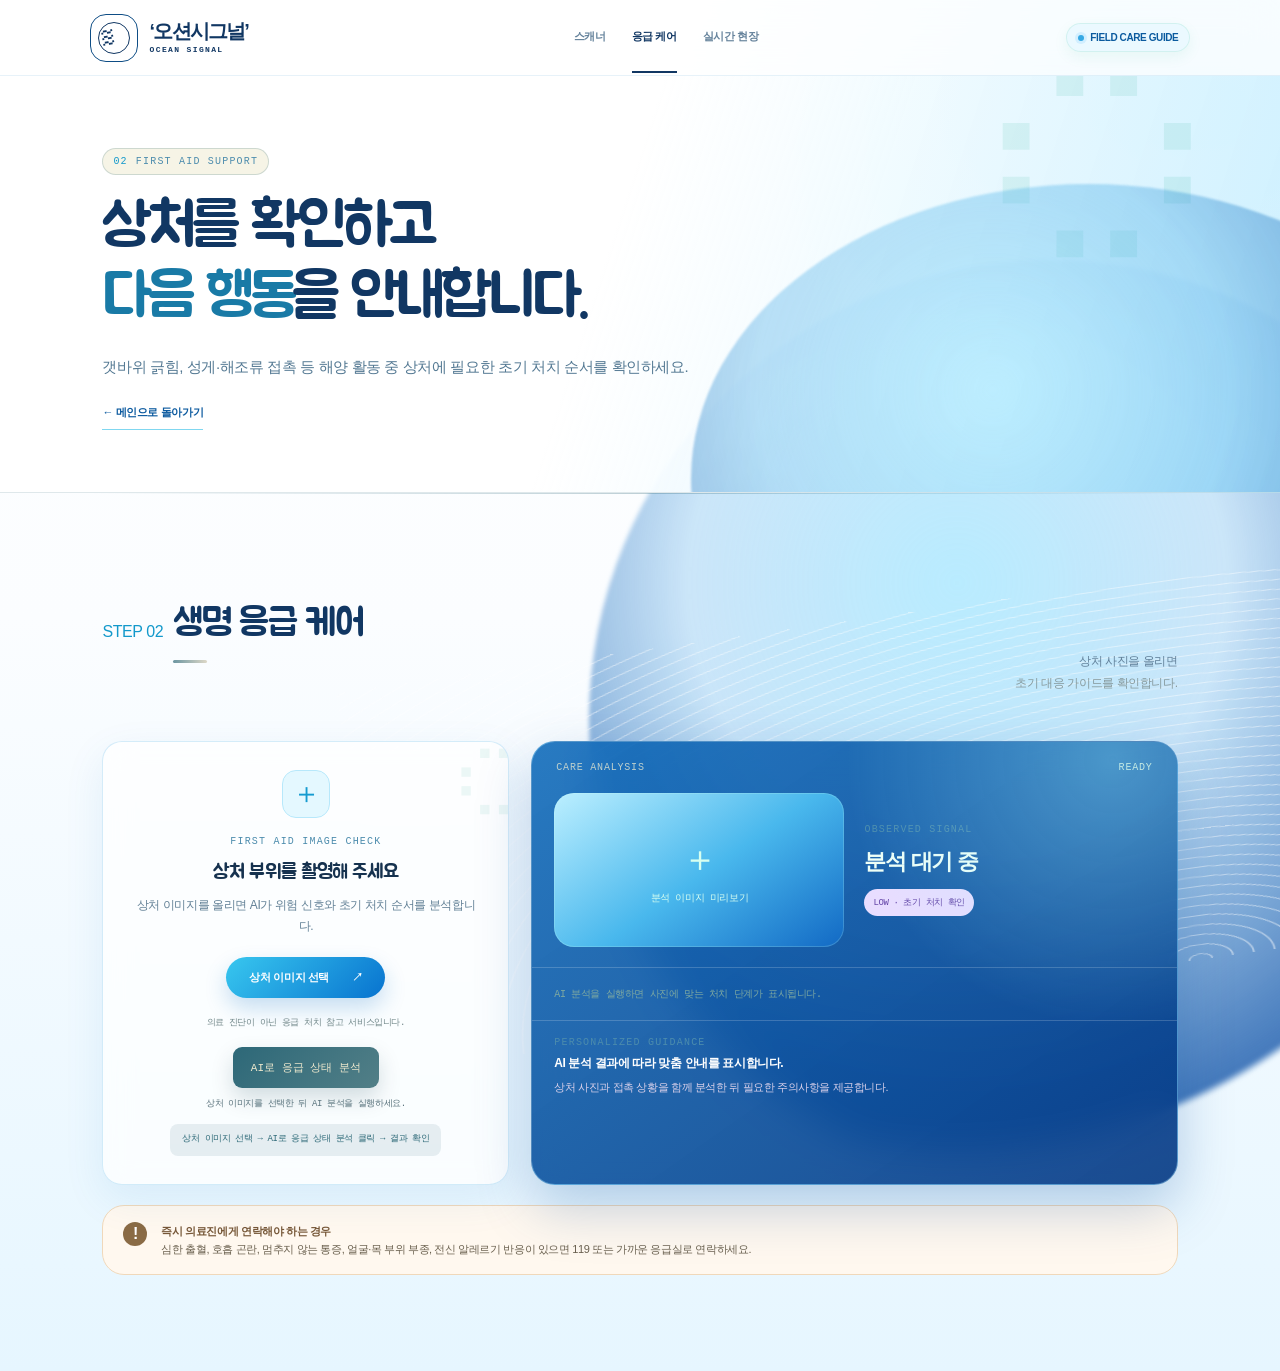
==== commit 907ade38: "Unify all title typography" ====
--- a/care.html
+++ b/care.html
@@ -1,4 +1,4 @@
 <!doctype html>
-<html lang="ko"><head><meta charset="UTF-8"/><meta name="viewport" content="width=device-width,initial-scale=1"/><title>응급 케어 | 오션시그널</title><link rel="stylesheet" href="styles.css?v=app-ui10"/></head>
+<html lang="ko"><head><meta charset="UTF-8"/><meta name="viewport" content="width=device-width,initial-scale=1"/><title>응급 케어 | 오션시그널</title><link rel="preconnect" href="https://fonts.googleapis.com"/><link rel="preconnect" href="https://fonts.gstatic.com" crossorigin/><link href="https://fonts.googleapis.com/css2?family=Jua&display=swap" rel="stylesheet"/><link rel="stylesheet" href="styles.css?v=app-ui11"/></head>
 <body><div class="page-shell"><header class="topbar"><a class="brand" href="index.html"><span class="brand-mark">◌</span><span>오션시그널</span></a><nav class="nav-links" aria-label="주요 메뉴"><a href="scanner.html">스캐너</a><a class="active" href="care.html">응급 케어</a><a href="report.html">실시간 현장</a></nav><div class="status-pill"><span class="pulse"></span>FIELD CARE GUIDE</div></header><main><section class="page-hero page-hero-soft"><span class="eyebrow"><span>02</span> FIRST AID SUPPORT</span><h1>상처를 확인하고<br/><em>다음 행동</em>을 안내합니다.</h1><p>갯바위 긁힘, 성게·해조류 접촉 등 해양 활동 중 상처에 필요한 초기 처치 순서를 확인하세요.</p><a class="text-link" href="index.html">← 메인으로 돌아가기</a></section><section class="section care-section" id="care"><div class="section-heading"><div><span class="section-number">STEP 02</span><h2>생명 응급 케어</h2></div><p>상처 사진을 올리면<br/><span>초기 대응 가이드를 확인합니다.</span></p></div><div class="care-grid"><div class="care-upload-card" id="careDropZone"><div class="care-upload-icon">＋</div><span class="metric-label">FIRST AID IMAGE CHECK</span><h3>상처 부위를 촬영해 주세요</h3><p>사진을 올리면 위험 신호와<br/>초기 처치 순서를 확인하는 데모 분석을 실행합니다.</p><label class="button primary" for="careFileInput">상처 이미지 선택 <span>↗</span></label><input id="careFileInput" type="file" accept="image/*" hidden/><button class="sample-button" id="careSampleButton" type="button">샘플 상처 분석 실행</button><div class="care-note">의료 진단이 아닌 응급 처치 참고 서비스입니다.</div></div><div class="care-result-card"><div class="card-top"><span>CARE ANALYSIS</span><span class="mono" id="careState">READY</span></div><div class="care-result-body"><div class="care-preview" id="carePreview"><span>＋</span><small>분석 이미지 미리보기</small></div><div class="care-summary"><span class="mini-label">OBSERVED SIGNAL</span><strong id="careSignal">분석 대기 중</strong><span class="care-risk low" id="careRisk">LOW · 초기 처치 확인</span></div></div><div class="care-steps" id="careSteps"><div><b>01</b><span>깨끗한 흐르는 물로 오염물과 이물질을 씻어냅니다.</span></div><div><b>02</b><span>출혈이 있으면 깨끗한 거즈로 압박합니다.</span></div><div><b>03</b><span>가시나 독성 물질은 무리하게 제거하지 않습니다.</span></div></div><div class="care-pharmacy"><span class="mini-label">PHARMACY CHECKLIST</span><strong>약사에게 상처 사진과 접촉 상황을 보여주세요.</strong><span>소독용 거즈·상처 보호 밴드·연고 구매 가능 여부를 확인하세요.</span></div></div></div><div class="emergency-note"><span>!</span><p><strong>즉시 의료진에게 연락해야 하는 경우</strong><br/>심한 출혈, 호흡 곤란, 멈추지 않는 통증, 얼굴·목 부위 부종, 전신 알레르기 반응이 있으면 119 또는 가까운 응급실로 연락하세요.</p></div></section></main></div><script src="script.js?v=app-ui4"></script></body></html>
 
--- a/styles.css
+++ b/styles.css
@@ -227,3 +227,6 @@
 /* Sub-page hero: keep the title clear of the decorative ocean light. */
 .page-hero{min-height:390px!important;padding:72px 8% 62px!important}.page-hero>*{position:relative;z-index:1}.page-hero h1{max-width:760px;margin:18px 0 20px!important;font-size:clamp(40px,4.7vw,64px)!important;line-height:1.16!important;letter-spacing:-.07em!important}.page-hero p{max-width:610px;margin:0!important;line-height:1.8}.page-hero .text-link{margin-top:25px!important}.page-hero:before{right:-16%;bottom:-68%;width:62%;height:142%;opacity:.78}
 @media(max-width:800px){.page-hero{min-height:390px!important;padding:52px 22px 48px!important}.page-hero h1{font-size:39px!important;line-height:1.2!important;margin:15px 0 17px!important}.page-hero:before{right:-68%;bottom:-38%;width:138%;height:112%;opacity:.58}}
+
+/* Rounded display type for all user-facing titles. */
+h1,h2,h3,.hero-action b,.home-weather-panel>strong,.top-advisory strong,.risk-scale-head h3{font-family:'Jua','Arial Rounded MT Bold','Malgun Gothic',sans-serif!important;font-weight:400!important;letter-spacing:-.045em!important}
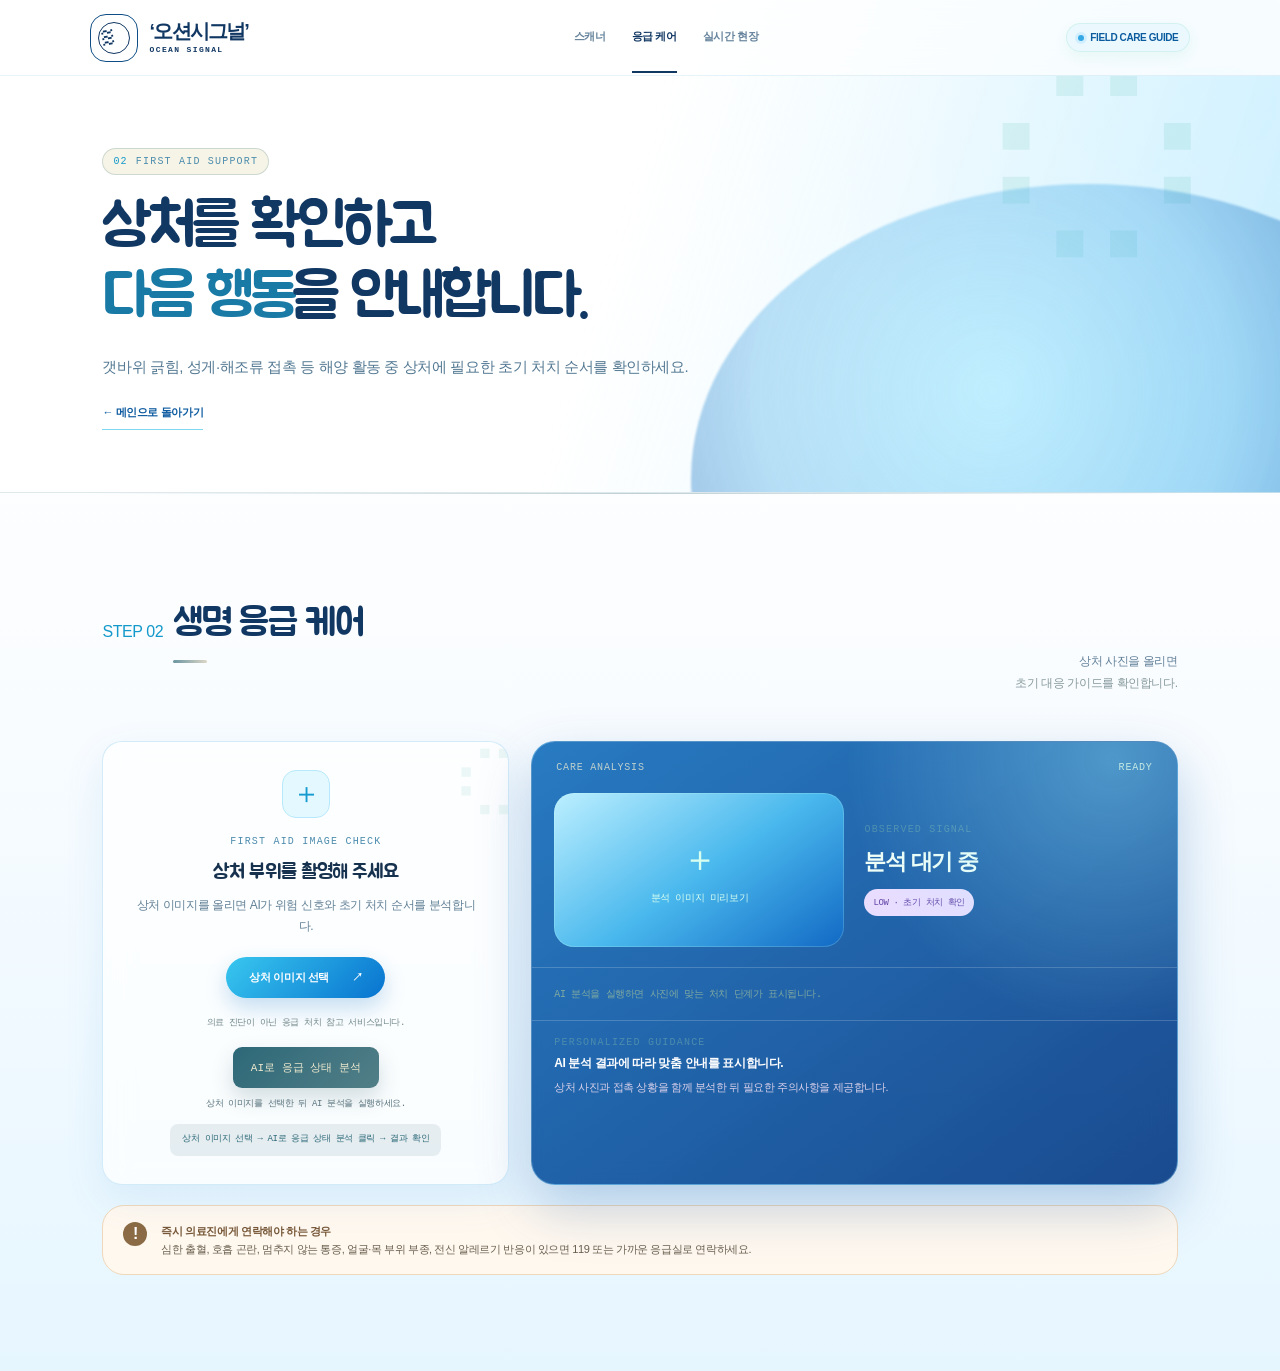
==== commit 36090c3a: "Remove oversized decorative backgrounds" ====
--- a/care.html
+++ b/care.html
@@ -1,4 +1,4 @@
 <!doctype html>
-<html lang="ko"><head><meta charset="UTF-8"/><meta name="viewport" content="width=device-width,initial-scale=1"/><title>응급 케어 | 오션시그널</title><link rel="preconnect" href="https://fonts.googleapis.com"/><link rel="preconnect" href="https://fonts.gstatic.com" crossorigin/><link href="https://fonts.googleapis.com/css2?family=Jua&display=swap" rel="stylesheet"/><link rel="stylesheet" href="styles.css?v=app-ui11"/></head>
+<html lang="ko"><head><meta charset="UTF-8"/><meta name="viewport" content="width=device-width,initial-scale=1"/><title>응급 케어 | 오션시그널</title><link rel="preconnect" href="https://fonts.googleapis.com"/><link rel="preconnect" href="https://fonts.gstatic.com" crossorigin/><link href="https://fonts.googleapis.com/css2?family=Jua&display=swap" rel="stylesheet"/><link rel="stylesheet" href="styles.css?v=app-ui17"/></head>
 <body><div class="page-shell"><header class="topbar"><a class="brand" href="index.html"><span class="brand-mark">◌</span><span>오션시그널</span></a><nav class="nav-links" aria-label="주요 메뉴"><a href="scanner.html">스캐너</a><a class="active" href="care.html">응급 케어</a><a href="report.html">실시간 현장</a></nav><div class="status-pill"><span class="pulse"></span>FIELD CARE GUIDE</div></header><main><section class="page-hero page-hero-soft"><span class="eyebrow"><span>02</span> FIRST AID SUPPORT</span><h1>상처를 확인하고<br/><em>다음 행동</em>을 안내합니다.</h1><p>갯바위 긁힘, 성게·해조류 접촉 등 해양 활동 중 상처에 필요한 초기 처치 순서를 확인하세요.</p><a class="text-link" href="index.html">← 메인으로 돌아가기</a></section><section class="section care-section" id="care"><div class="section-heading"><div><span class="section-number">STEP 02</span><h2>생명 응급 케어</h2></div><p>상처 사진을 올리면<br/><span>초기 대응 가이드를 확인합니다.</span></p></div><div class="care-grid"><div class="care-upload-card" id="careDropZone"><div class="care-upload-icon">＋</div><span class="metric-label">FIRST AID IMAGE CHECK</span><h3>상처 부위를 촬영해 주세요</h3><p>사진을 올리면 위험 신호와<br/>초기 처치 순서를 확인하는 데모 분석을 실행합니다.</p><label class="button primary" for="careFileInput">상처 이미지 선택 <span>↗</span></label><input id="careFileInput" type="file" accept="image/*" hidden/><button class="sample-button" id="careSampleButton" type="button">샘플 상처 분석 실행</button><div class="care-note">의료 진단이 아닌 응급 처치 참고 서비스입니다.</div></div><div class="care-result-card"><div class="card-top"><span>CARE ANALYSIS</span><span class="mono" id="careState">READY</span></div><div class="care-result-body"><div class="care-preview" id="carePreview"><span>＋</span><small>분석 이미지 미리보기</small></div><div class="care-summary"><span class="mini-label">OBSERVED SIGNAL</span><strong id="careSignal">분석 대기 중</strong><span class="care-risk low" id="careRisk">LOW · 초기 처치 확인</span></div></div><div class="care-steps" id="careSteps"><div><b>01</b><span>깨끗한 흐르는 물로 오염물과 이물질을 씻어냅니다.</span></div><div><b>02</b><span>출혈이 있으면 깨끗한 거즈로 압박합니다.</span></div><div><b>03</b><span>가시나 독성 물질은 무리하게 제거하지 않습니다.</span></div></div><div class="care-pharmacy"><span class="mini-label">PHARMACY CHECKLIST</span><strong>약사에게 상처 사진과 접촉 상황을 보여주세요.</strong><span>소독용 거즈·상처 보호 밴드·연고 구매 가능 여부를 확인하세요.</span></div></div></div><div class="emergency-note"><span>!</span><p><strong>즉시 의료진에게 연락해야 하는 경우</strong><br/>심한 출혈, 호흡 곤란, 멈추지 않는 통증, 얼굴·목 부위 부종, 전신 알레르기 반응이 있으면 119 또는 가까운 응급실로 연락하세요.</p></div></section></main></div><script src="script.js?v=app-ui4"></script></body></html>
 
--- a/styles.css
+++ b/styles.css
@@ -230,3 +230,16 @@
 
 /* Rounded display type for all user-facing titles. */
 h1,h2,h3,.hero-action b,.home-weather-panel>strong,.top-advisory strong,.risk-scale-head h3{font-family:'Jua','Arial Rounded MT Bold','Malgun Gothic',sans-serif!important;font-weight:400!important;letter-spacing:-.045em!important}
+
+@media(max-width:800px){.page-shell{padding:0!important}}
+
+/* Cleaner backdrop for the image-analysis workspace. */
+.scanner-page{background:linear-gradient(180deg,#f8fcff 0%,#fff 42%,#eef9ff 100%)}.scanner-page .page-shell:before,.scanner-page .page-shell:after{display:none}.scanner-page .page-hero{background:radial-gradient(circle at 86% 44%,rgba(146,221,255,.42),transparent 30%),linear-gradient(125deg,#fff 0%,#f5fcff 56%,#d9f4ff 100%)!important}.scanner-page .page-hero:before{right:-18%;bottom:-80%;width:58%;height:160%;opacity:.34}.scanner-page .scanner-section{background:linear-gradient(180deg,rgba(255,255,255,.72),rgba(228,246,255,.72))}.scanner-page .scanner-section:before{display:none}
+@media(max-width:800px){.scanner-page .page-hero{background:radial-gradient(circle at 100% 34%,rgba(139,218,255,.38),transparent 34%),linear-gradient(160deg,#fff,#eaf8ff)!important}.scanner-page .scanner-section{background:linear-gradient(180deg,#fff,#eef9ff)}}
+
+.scanner-page .scanner-section{background:linear-gradient(180deg,rgba(255,255,255,.84),rgba(228,246,255,.78))!important}
+
+.scanner-page .page-hero:before,.scanner-page .page-hero:after{display:none!important}
+
+/* Remove oversized decorative layers that can spill across wide screens. */
+.page-shell:before,.page-shell:after,.hero:before,.hero:after{display:none!important}.hero{background:linear-gradient(120deg,#fff 0%,#fbfeff 58%,#e8f7ff 100%)!important}.hero-art .orb,.hero-art .wave,.hero-art .hero-orbit{display:none}.hero-art{background:radial-gradient(circle at 58% 42%,rgba(111,205,247,.18),transparent 48%)}
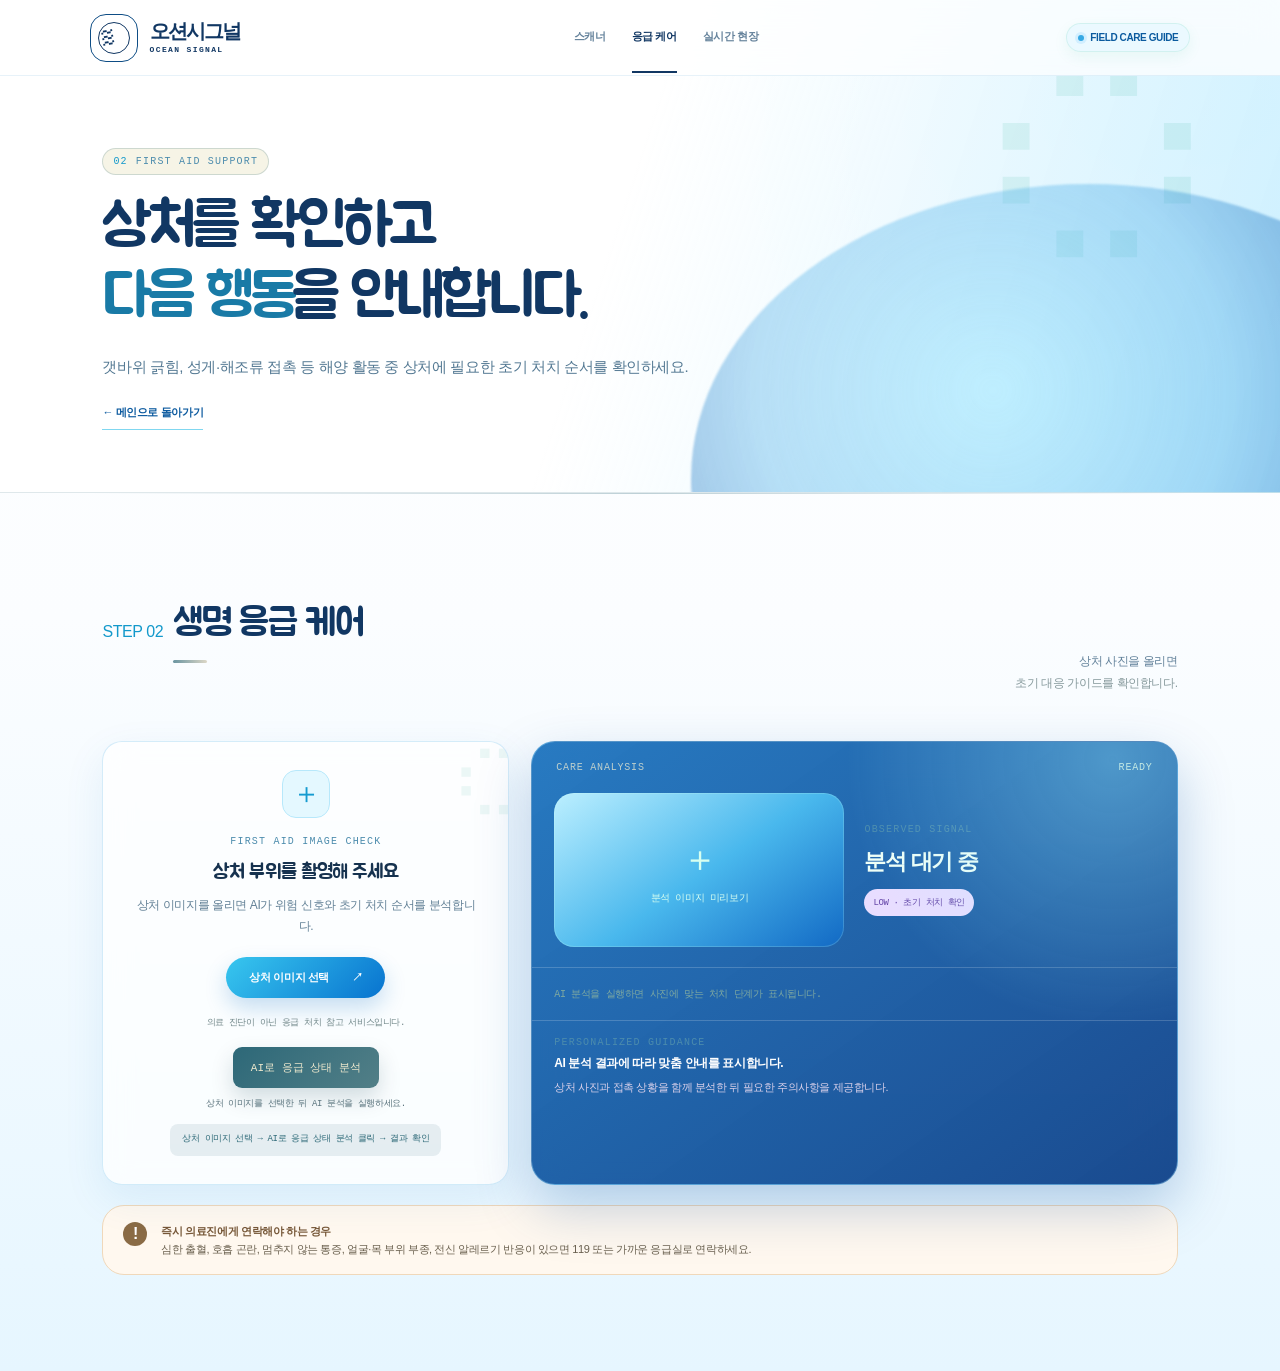
==== commit 8c2371c4: "Remove side gutters and logo quotes" ====
--- a/care.html
+++ b/care.html
@@ -1,4 +1,4 @@
 <!doctype html>
-<html lang="ko"><head><meta charset="UTF-8"/><meta name="viewport" content="width=device-width,initial-scale=1"/><title>응급 케어 | 오션시그널</title><link rel="preconnect" href="https://fonts.googleapis.com"/><link rel="preconnect" href="https://fonts.gstatic.com" crossorigin/><link href="https://fonts.googleapis.com/css2?family=Jua&display=swap" rel="stylesheet"/><link rel="stylesheet" href="styles.css?v=app-ui17"/></head>
+<html lang="ko"><head><meta charset="UTF-8"/><meta name="viewport" content="width=device-width,initial-scale=1"/><title>응급 케어 | 오션시그널</title><link rel="preconnect" href="https://fonts.googleapis.com"/><link rel="preconnect" href="https://fonts.gstatic.com" crossorigin/><link href="https://fonts.googleapis.com/css2?family=Jua&display=swap" rel="stylesheet"/><link rel="stylesheet" href="styles.css?v=app-ui19"/></head>
 <body><div class="page-shell"><header class="topbar"><a class="brand" href="index.html"><span class="brand-mark">◌</span><span>오션시그널</span></a><nav class="nav-links" aria-label="주요 메뉴"><a href="scanner.html">스캐너</a><a class="active" href="care.html">응급 케어</a><a href="report.html">실시간 현장</a></nav><div class="status-pill"><span class="pulse"></span>FIELD CARE GUIDE</div></header><main><section class="page-hero page-hero-soft"><span class="eyebrow"><span>02</span> FIRST AID SUPPORT</span><h1>상처를 확인하고<br/><em>다음 행동</em>을 안내합니다.</h1><p>갯바위 긁힘, 성게·해조류 접촉 등 해양 활동 중 상처에 필요한 초기 처치 순서를 확인하세요.</p><a class="text-link" href="index.html">← 메인으로 돌아가기</a></section><section class="section care-section" id="care"><div class="section-heading"><div><span class="section-number">STEP 02</span><h2>생명 응급 케어</h2></div><p>상처 사진을 올리면<br/><span>초기 대응 가이드를 확인합니다.</span></p></div><div class="care-grid"><div class="care-upload-card" id="careDropZone"><div class="care-upload-icon">＋</div><span class="metric-label">FIRST AID IMAGE CHECK</span><h3>상처 부위를 촬영해 주세요</h3><p>사진을 올리면 위험 신호와<br/>초기 처치 순서를 확인하는 데모 분석을 실행합니다.</p><label class="button primary" for="careFileInput">상처 이미지 선택 <span>↗</span></label><input id="careFileInput" type="file" accept="image/*" hidden/><button class="sample-button" id="careSampleButton" type="button">샘플 상처 분석 실행</button><div class="care-note">의료 진단이 아닌 응급 처치 참고 서비스입니다.</div></div><div class="care-result-card"><div class="card-top"><span>CARE ANALYSIS</span><span class="mono" id="careState">READY</span></div><div class="care-result-body"><div class="care-preview" id="carePreview"><span>＋</span><small>분석 이미지 미리보기</small></div><div class="care-summary"><span class="mini-label">OBSERVED SIGNAL</span><strong id="careSignal">분석 대기 중</strong><span class="care-risk low" id="careRisk">LOW · 초기 처치 확인</span></div></div><div class="care-steps" id="careSteps"><div><b>01</b><span>깨끗한 흐르는 물로 오염물과 이물질을 씻어냅니다.</span></div><div><b>02</b><span>출혈이 있으면 깨끗한 거즈로 압박합니다.</span></div><div><b>03</b><span>가시나 독성 물질은 무리하게 제거하지 않습니다.</span></div></div><div class="care-pharmacy"><span class="mini-label">PHARMACY CHECKLIST</span><strong>약사에게 상처 사진과 접촉 상황을 보여주세요.</strong><span>소독용 거즈·상처 보호 밴드·연고 구매 가능 여부를 확인하세요.</span></div></div></div><div class="emergency-note"><span>!</span><p><strong>즉시 의료진에게 연락해야 하는 경우</strong><br/>심한 출혈, 호흡 곤란, 멈추지 않는 통증, 얼굴·목 부위 부종, 전신 알레르기 반응이 있으면 119 또는 가까운 응급실로 연락하세요.</p></div></section></main></div><script src="script.js?v=app-ui4"></script></body></html>
 
--- a/styles.css
+++ b/styles.css
@@ -202,7 +202,7 @@
 .home-weather-panel[data-level="safe"]{background:linear-gradient(145deg,#38b9df,#1f7bd1);box-shadow:inset 0 5px 0 rgba(229,251,255,.8),0 22px 46px rgba(25,123,208,.27)}.home-weather-panel[data-level="caution"]{background:linear-gradient(145deg,#3b9fd4,#1f6dbb);box-shadow:inset 0 5px 0 #ffd474,0 22px 46px rgba(25,103,181,.25)}.home-weather-panel[data-level="danger"]{background:linear-gradient(145deg,#367fb5,#1b5a9c);box-shadow:inset 0 5px 0 #ff9b92,0 22px 46px rgba(25,83,154,.25)}.home-weather-panel[data-level="loading"]{background:linear-gradient(145deg,#5aaedc,#3e7fbd)}
 
 /* Ocean Signal poster identity */
-:root{--poster-navy:#113763;--poster-sky:#ecf9fd;--poster-line:#c7e9f3;--poster-cyan:#8edcec}body{font-family:'Pretendard Variable','Noto Sans KR','Apple SD Gothic Neo','Malgun Gothic',Arial,sans-serif;letter-spacing:-.025em;background:linear-gradient(180deg,#f5fcff,#e9f8fc)}.page-shell{background:transparent}.topbar{border-color:var(--poster-line);background:rgba(250,254,255,.92)}.brand{gap:12px;min-width:176px}.brand-mark{position:relative;display:block;width:48px;height:48px;border:1.5px solid var(--poster-navy);border-radius:15px;background:#fff;color:transparent;box-shadow:none;overflow:hidden}.brand-mark::before{content:'≋';position:absolute;left:9px;top:7px;color:var(--poster-navy);font:30px/1 Georgia,serif;transform:rotate(-10deg)}.brand-mark::after{content:'';position:absolute;inset:7px;border:1.5px solid var(--poster-navy);border-radius:50%}.brand>span:last-child{display:flex;flex-direction:column;gap:0;font-size:0;line-height:1}.brand>span:last-child::before{content:'‘오션시그널’';color:var(--poster-navy);font:900 20px/1.05 'Pretendard Variable','Noto Sans KR','Malgun Gothic',sans-serif;letter-spacing:-.09em;white-space:nowrap}.brand>span:last-child::after{content:'OCEAN SIGNAL';margin-top:4px;color:var(--poster-navy);font:800 8px/1.1 var(--mono);letter-spacing:.17em;white-space:nowrap}.nav-links{font-family:'Pretendard Variable','Noto Sans KR','Malgun Gothic',sans-serif;font-weight:700;color:#58738f}.nav-links .active{color:var(--poster-navy);border-bottom-color:var(--poster-navy)}.status-pill{font-family:'Pretendard Variable','Noto Sans KR','Malgun Gothic',sans-serif;font-weight:700;color:var(--poster-navy);background:#e6f7fb}.hero,.page-hero{background:linear-gradient(135deg,#f9feff 0%,#eaf9fd 56%,#c8edf5 100%)!important}.hero h1,.page-hero h1,.section-heading h2{font-family:'Pretendard Variable','Noto Sans KR','Malgun Gothic',sans-serif;font-weight:900;color:var(--poster-navy);letter-spacing:-.085em}.hero h1 em,.page-hero h1 em{font-family:inherit;font-style:normal;color:#197aa6}.hero-copy>p,.page-hero p{font-weight:600;color:#5a7891}.eyebrow,.metric-label,.mini-label{font-family:var(--mono);color:#61849b}.eyebrow span,.section-number{color:#1689b8}.text-link{font-family:'Pretendard Variable','Noto Sans KR','Malgun Gothic',sans-serif;font-weight:800;color:var(--poster-navy);border-bottom-color:#86cfe4}.hero-action{border-color:var(--poster-line);background:rgba(255,255,255,.9)}.hero-action:first-child{background:linear-gradient(135deg,#fbfeff,#e7f7fb);border-color:#b8dfeb}.hero-action b{font-family:'Pretendard Variable','Noto Sans KR','Malgun Gothic',sans-serif;font-weight:900;color:var(--poster-navy)}.hero-action-no,.hero-action i{color:#1689b8}.home-weather-panel{background:linear-gradient(145deg,#318fc4,#176da8);border-color:rgba(255,255,255,.9)}.upload-card,.care-upload-card,.report-capture-card,.metric-card,.marine-api-extras>div,.risk-scale-card{border-color:var(--poster-line)}.button,.primary{font-family:'Pretendard Variable','Noto Sans KR','Malgun Gothic',sans-serif;font-weight:800;background:linear-gradient(135deg,#239dcc,#176cab)}.section-heading p,.upload-card p,.care-upload-card p,.report-capture-card>p{font-weight:500;color:#628096}.top-advisory{border-color:var(--poster-line);background:linear-gradient(135deg,#fbfeff,#e8f8fc)}.top-advisory strong,.top-advisory-score{color:var(--poster-navy)}.app-tabbar{border-color:#d4edf4}.app-tabbar a{font-family:'Pretendard Variable','Noto Sans KR','Malgun Gothic',sans-serif;font-weight:700}.app-tabbar a.active{color:var(--poster-navy)}.app-tabbar a.active span{background:#dcf4fa;color:#1689b8}
+:root{--poster-navy:#113763;--poster-sky:#ecf9fd;--poster-line:#c7e9f3;--poster-cyan:#8edcec}body{font-family:'Pretendard Variable','Noto Sans KR','Apple SD Gothic Neo','Malgun Gothic',Arial,sans-serif;letter-spacing:-.025em;background:linear-gradient(180deg,#f5fcff,#e9f8fc)}.page-shell{background:transparent}.topbar{border-color:var(--poster-line);background:rgba(250,254,255,.92)}.brand{gap:12px;min-width:176px}.brand-mark{position:relative;display:block;width:48px;height:48px;border:1.5px solid var(--poster-navy);border-radius:15px;background:#fff;color:transparent;box-shadow:none;overflow:hidden}.brand-mark::before{content:'≋';position:absolute;left:9px;top:7px;color:var(--poster-navy);font:30px/1 Georgia,serif;transform:rotate(-10deg)}.brand-mark::after{content:'';position:absolute;inset:7px;border:1.5px solid var(--poster-navy);border-radius:50%}.brand>span:last-child{display:flex;flex-direction:column;gap:0;font-size:0;line-height:1}.brand>span:last-child::before{content:'오션시그널';color:var(--poster-navy);font:900 20px/1.05 'Pretendard Variable','Noto Sans KR','Malgun Gothic',sans-serif;letter-spacing:-.09em;white-space:nowrap}.brand>span:last-child::after{content:'OCEAN SIGNAL';margin-top:4px;color:var(--poster-navy);font:800 8px/1.1 var(--mono);letter-spacing:.17em;white-space:nowrap}.nav-links{font-family:'Pretendard Variable','Noto Sans KR','Malgun Gothic',sans-serif;font-weight:700;color:#58738f}.nav-links .active{color:var(--poster-navy);border-bottom-color:var(--poster-navy)}.status-pill{font-family:'Pretendard Variable','Noto Sans KR','Malgun Gothic',sans-serif;font-weight:700;color:var(--poster-navy);background:#e6f7fb}.hero,.page-hero{background:linear-gradient(135deg,#f9feff 0%,#eaf9fd 56%,#c8edf5 100%)!important}.hero h1,.page-hero h1,.section-heading h2{font-family:'Pretendard Variable','Noto Sans KR','Malgun Gothic',sans-serif;font-weight:900;color:var(--poster-navy);letter-spacing:-.085em}.hero h1 em,.page-hero h1 em{font-family:inherit;font-style:normal;color:#197aa6}.hero-copy>p,.page-hero p{font-weight:600;color:#5a7891}.eyebrow,.metric-label,.mini-label{font-family:var(--mono);color:#61849b}.eyebrow span,.section-number{color:#1689b8}.text-link{font-family:'Pretendard Variable','Noto Sans KR','Malgun Gothic',sans-serif;font-weight:800;color:var(--poster-navy);border-bottom-color:#86cfe4}.hero-action{border-color:var(--poster-line);background:rgba(255,255,255,.9)}.hero-action:first-child{background:linear-gradient(135deg,#fbfeff,#e7f7fb);border-color:#b8dfeb}.hero-action b{font-family:'Pretendard Variable','Noto Sans KR','Malgun Gothic',sans-serif;font-weight:900;color:var(--poster-navy)}.hero-action-no,.hero-action i{color:#1689b8}.home-weather-panel{background:linear-gradient(145deg,#318fc4,#176da8);border-color:rgba(255,255,255,.9)}.upload-card,.care-upload-card,.report-capture-card,.metric-card,.marine-api-extras>div,.risk-scale-card{border-color:var(--poster-line)}.button,.primary{font-family:'Pretendard Variable','Noto Sans KR','Malgun Gothic',sans-serif;font-weight:800;background:linear-gradient(135deg,#239dcc,#176cab)}.section-heading p,.upload-card p,.care-upload-card p,.report-capture-card>p{font-weight:500;color:#628096}.top-advisory{border-color:var(--poster-line);background:linear-gradient(135deg,#fbfeff,#e8f8fc)}.top-advisory strong,.top-advisory-score{color:var(--poster-navy)}.app-tabbar{border-color:#d4edf4}.app-tabbar a{font-family:'Pretendard Variable','Noto Sans KR','Malgun Gothic',sans-serif;font-weight:700}.app-tabbar a.active{color:var(--poster-navy)}.app-tabbar a.active span{background:#dcf4fa;color:#1689b8}
 @media(max-width:800px){.brand{min-width:auto}.brand-mark{width:40px;height:40px;border-radius:13px}.brand-mark::before{left:7px;top:6px;font-size:25px}.brand-mark::after{inset:6px}.brand>span:last-child::before{font-size:17px}.brand>span:last-child::after{font-size:7px;margin-top:3px}.topbar{padding:0 14px}}
 
 /* Luminous ocean glass system */
@@ -243,3 +243,6 @@
 
 /* Remove oversized decorative layers that can spill across wide screens. */
 .page-shell:before,.page-shell:after,.hero:before,.hero:after{display:none!important}.hero{background:linear-gradient(120deg,#fff 0%,#fbfeff 58%,#e8f7ff 100%)!important}.hero-art .orb,.hero-art .wave,.hero-art .hero-orbit{display:none}.hero-art{background:radial-gradient(circle at 58% 42%,rgba(111,205,247,.18),transparent 48%)}
+
+/* Use the complete desktop width: no outer side gutters. */
+.page-shell{max-width:none!important;margin:0!important}
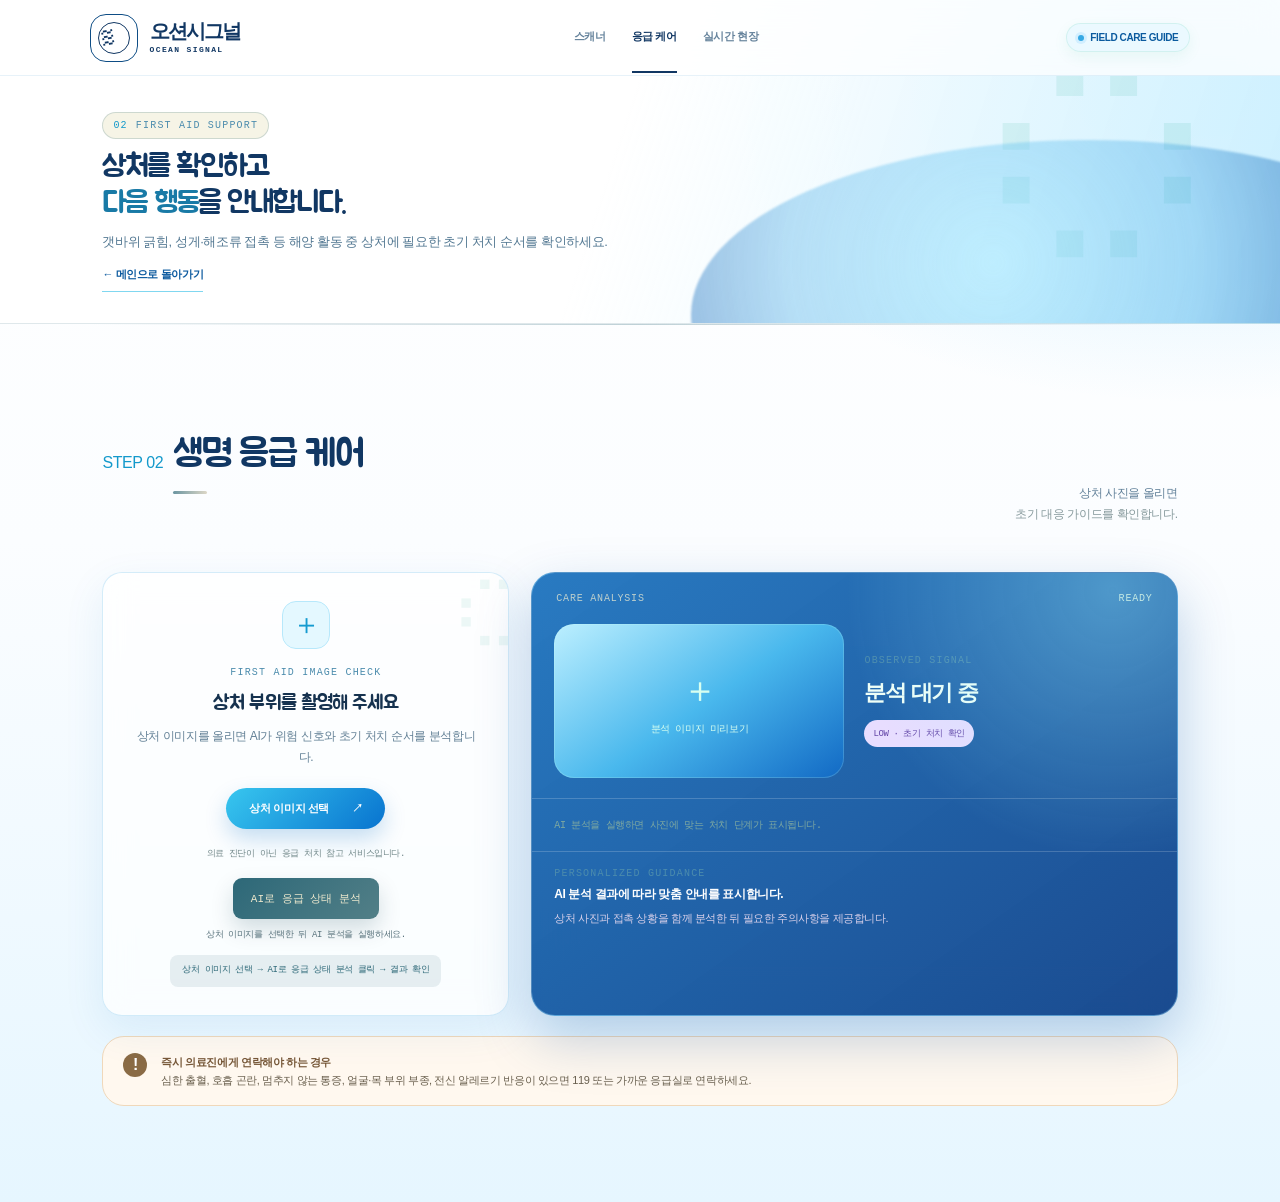
==== commit 01b43405: "Add compact layouts and detailed Busan sea locations" ====
--- a/care.html
+++ b/care.html
@@ -1,4 +1,4 @@
 <!doctype html>
-<html lang="ko"><head><meta charset="UTF-8"/><meta name="viewport" content="width=device-width,initial-scale=1"/><title>응급 케어 | 오션시그널</title><link rel="preconnect" href="https://fonts.googleapis.com"/><link rel="preconnect" href="https://fonts.gstatic.com" crossorigin/><link href="https://fonts.googleapis.com/css2?family=Jua&display=swap" rel="stylesheet"/><link rel="stylesheet" href="styles.css?v=app-ui19"/></head>
-<body><div class="page-shell"><header class="topbar"><a class="brand" href="index.html"><span class="brand-mark">◌</span><span>오션시그널</span></a><nav class="nav-links" aria-label="주요 메뉴"><a href="scanner.html">스캐너</a><a class="active" href="care.html">응급 케어</a><a href="report.html">실시간 현장</a></nav><div class="status-pill"><span class="pulse"></span>FIELD CARE GUIDE</div></header><main><section class="page-hero page-hero-soft"><span class="eyebrow"><span>02</span> FIRST AID SUPPORT</span><h1>상처를 확인하고<br/><em>다음 행동</em>을 안내합니다.</h1><p>갯바위 긁힘, 성게·해조류 접촉 등 해양 활동 중 상처에 필요한 초기 처치 순서를 확인하세요.</p><a class="text-link" href="index.html">← 메인으로 돌아가기</a></section><section class="section care-section" id="care"><div class="section-heading"><div><span class="section-number">STEP 02</span><h2>생명 응급 케어</h2></div><p>상처 사진을 올리면<br/><span>초기 대응 가이드를 확인합니다.</span></p></div><div class="care-grid"><div class="care-upload-card" id="careDropZone"><div class="care-upload-icon">＋</div><span class="metric-label">FIRST AID IMAGE CHECK</span><h3>상처 부위를 촬영해 주세요</h3><p>사진을 올리면 위험 신호와<br/>초기 처치 순서를 확인하는 데모 분석을 실행합니다.</p><label class="button primary" for="careFileInput">상처 이미지 선택 <span>↗</span></label><input id="careFileInput" type="file" accept="image/*" hidden/><button class="sample-button" id="careSampleButton" type="button">샘플 상처 분석 실행</button><div class="care-note">의료 진단이 아닌 응급 처치 참고 서비스입니다.</div></div><div class="care-result-card"><div class="card-top"><span>CARE ANALYSIS</span><span class="mono" id="careState">READY</span></div><div class="care-result-body"><div class="care-preview" id="carePreview"><span>＋</span><small>분석 이미지 미리보기</small></div><div class="care-summary"><span class="mini-label">OBSERVED SIGNAL</span><strong id="careSignal">분석 대기 중</strong><span class="care-risk low" id="careRisk">LOW · 초기 처치 확인</span></div></div><div class="care-steps" id="careSteps"><div><b>01</b><span>깨끗한 흐르는 물로 오염물과 이물질을 씻어냅니다.</span></div><div><b>02</b><span>출혈이 있으면 깨끗한 거즈로 압박합니다.</span></div><div><b>03</b><span>가시나 독성 물질은 무리하게 제거하지 않습니다.</span></div></div><div class="care-pharmacy"><span class="mini-label">PHARMACY CHECKLIST</span><strong>약사에게 상처 사진과 접촉 상황을 보여주세요.</strong><span>소독용 거즈·상처 보호 밴드·연고 구매 가능 여부를 확인하세요.</span></div></div></div><div class="emergency-note"><span>!</span><p><strong>즉시 의료진에게 연락해야 하는 경우</strong><br/>심한 출혈, 호흡 곤란, 멈추지 않는 통증, 얼굴·목 부위 부종, 전신 알레르기 반응이 있으면 119 또는 가까운 응급실로 연락하세요.</p></div></section></main></div><script src="script.js?v=app-ui4"></script></body></html>
+<html lang="ko"><head><meta charset="UTF-8"/><meta name="viewport" content="width=device-width,initial-scale=1"/><title>응급 케어 | 오션시그널</title><link rel="preconnect" href="https://fonts.googleapis.com"/><link rel="preconnect" href="https://fonts.gstatic.com" crossorigin/><link href="https://fonts.googleapis.com/css2?family=Jua&display=swap" rel="stylesheet"/><link rel="stylesheet" href="styles.css?v=app-ui22"/></head>
+<body><div class="page-shell"><header class="topbar"><a class="brand" href="index.html"><span class="brand-mark">◌</span><span>오션시그널</span></a><nav class="nav-links" aria-label="주요 메뉴"><a href="scanner.html">스캐너</a><a class="active" href="care.html">응급 케어</a><a href="report.html">실시간 현장</a></nav><div class="status-pill"><span class="pulse"></span>FIELD CARE GUIDE</div></header><main><section class="page-hero page-hero-soft"><span class="eyebrow"><span>02</span> FIRST AID SUPPORT</span><h1>상처를 확인하고<br/><em>다음 행동</em>을 안내합니다.</h1><p>갯바위 긁힘, 성게·해조류 접촉 등 해양 활동 중 상처에 필요한 초기 처치 순서를 확인하세요.</p><a class="text-link" href="index.html">← 메인으로 돌아가기</a></section><section class="section care-section" id="care"><div class="section-heading"><div><span class="section-number">STEP 02</span><h2>생명 응급 케어</h2></div><p>상처 사진을 올리면<br/><span>초기 대응 가이드를 확인합니다.</span></p></div><div class="care-grid"><div class="care-upload-card" id="careDropZone"><div class="care-upload-icon">＋</div><span class="metric-label">FIRST AID IMAGE CHECK</span><h3>상처 부위를 촬영해 주세요</h3><p>사진을 올리면 위험 신호와<br/>초기 처치 순서를 확인하는 데모 분석을 실행합니다.</p><label class="button primary" for="careFileInput">상처 이미지 선택 <span>↗</span></label><input id="careFileInput" type="file" accept="image/*" hidden/><button class="sample-button" id="careSampleButton" type="button">샘플 상처 분석 실행</button><div class="care-note">의료 진단이 아닌 응급 처치 참고 서비스입니다.</div></div><div class="care-result-card"><div class="card-top"><span>CARE ANALYSIS</span><span class="mono" id="careState">READY</span></div><div class="care-result-body"><div class="care-preview" id="carePreview"><span>＋</span><small>분석 이미지 미리보기</small></div><div class="care-summary"><span class="mini-label">OBSERVED SIGNAL</span><strong id="careSignal">분석 대기 중</strong><span class="care-risk low" id="careRisk">LOW · 초기 처치 확인</span></div></div><div class="care-steps" id="careSteps"><div><b>01</b><span>깨끗한 흐르는 물로 오염물과 이물질을 씻어냅니다.</span></div><div><b>02</b><span>출혈이 있으면 깨끗한 거즈로 압박합니다.</span></div><div><b>03</b><span>가시나 독성 물질은 무리하게 제거하지 않습니다.</span></div></div><div class="care-pharmacy"><span class="mini-label">PHARMACY CHECKLIST</span><strong>약사에게 상처 사진과 접촉 상황을 보여주세요.</strong><span>소독용 거즈·상처 보호 밴드·연고 구매 가능 여부를 확인하세요.</span></div></div></div><div class="emergency-note"><span>!</span><p><strong>즉시 의료진에게 연락해야 하는 경우</strong><br/>심한 출혈, 호흡 곤란, 멈추지 않는 통증, 얼굴·목 부위 부종, 전신 알레르기 반응이 있으면 119 또는 가까운 응급실로 연락하세요.</p></div></section></main></div><script src="script.js?v=app-ui5"></script></body></html>
 
--- a/styles.css
+++ b/styles.css
@@ -246,3 +246,13 @@
 
 /* Use the complete desktop width: no outer side gutters. */
 .page-shell{max-width:none!important;margin:0!important}
+
+/* Compact shared intro for scanner, care, and live-report pages. */
+.page-hero{min-height:195px!important;padding:36px 8% 31px!important}.page-hero h1{font-size:clamp(28px,2.35vw,32px)!important;line-height:1.2!important;margin:10px 0 10px!important}.page-hero p{font-size:13px!important;line-height:1.65!important}.page-hero .text-link{margin-top:14px!important}
+@media(max-width:800px){.page-hero{min-height:220px!important;padding:34px 22px 30px!important}.page-hero h1{font-size:29px!important;line-height:1.22!important;margin:10px 0!important}.page-hero p{font-size:12px!important}.page-hero .text-link{margin-top:12px!important}}
+
+/* Let the live conditions card end with its actual content. */
+.report-data-card{min-height:0!important}.report-grid{align-items:start}
+
+.marine-location-controls{display:flex;flex-wrap:wrap;gap:8px;margin-top:14px}.marine-location-controls select{min-width:154px;max-width:100%;border:1px solid #bfe4f5;border-radius:10px;background:rgba(255,255,255,.86);color:#0b5b9f;padding:9px 11px;font:600 11px 'Pretendard Variable','Noto Sans KR',sans-serif;outline:none}.marine-location-controls select:focus{border-color:#169bd0;box-shadow:0 0 0 3px rgba(22,155,208,.12)}
+@media(max-width:800px){.marine-location-controls{gap:6px}.marine-location-controls select{width:100%;font-size:11px}}
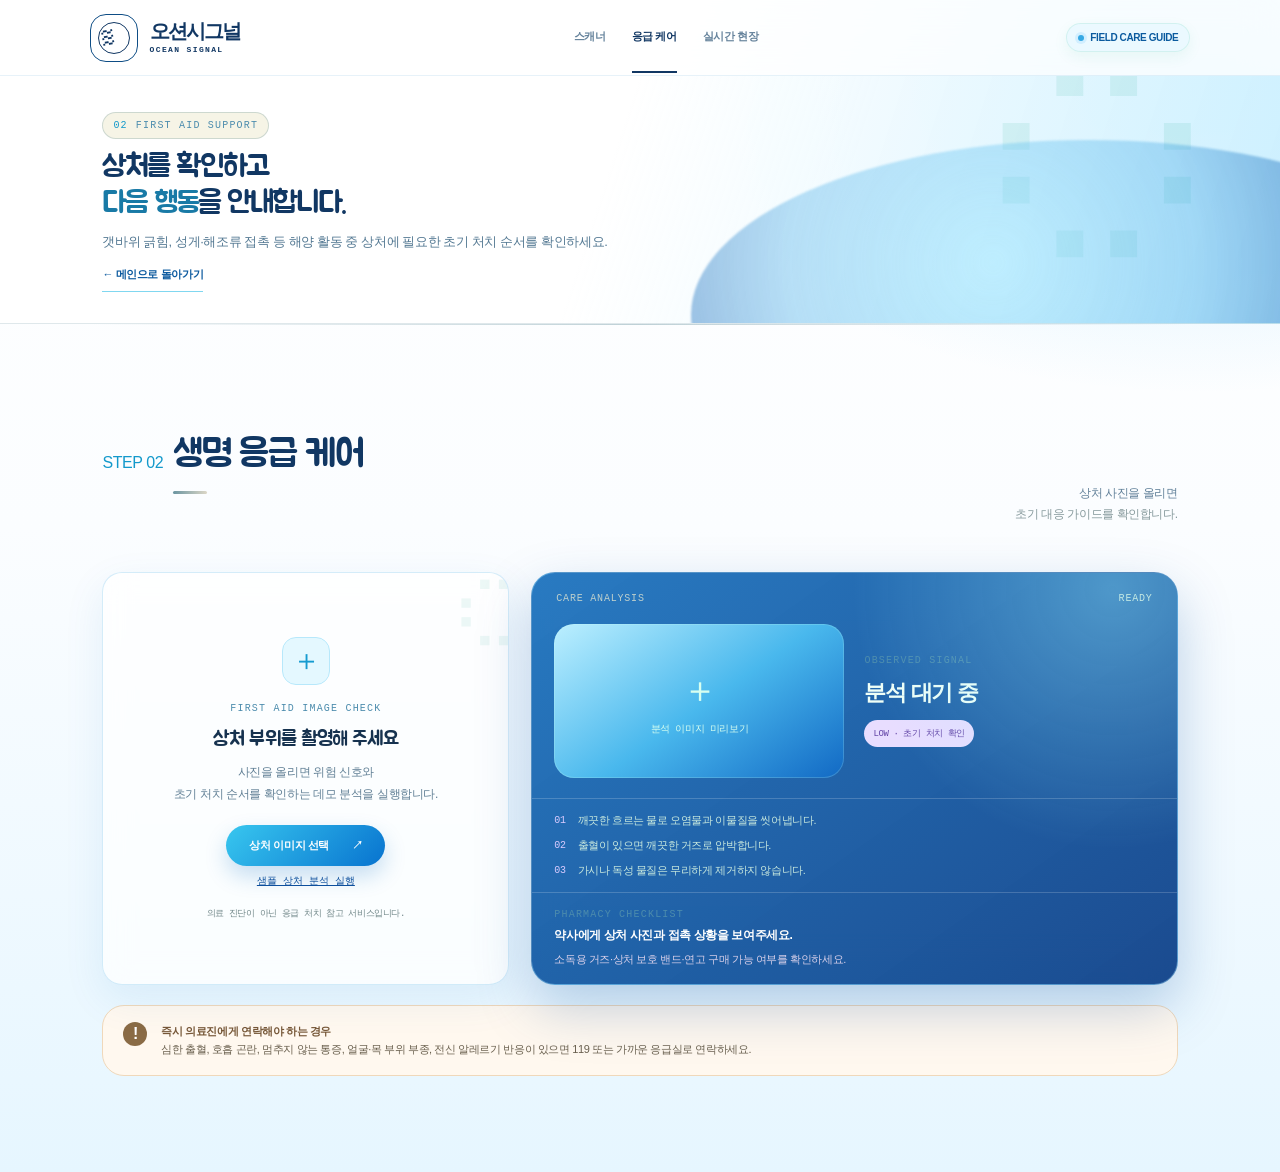
==== commit bbfbdffb: "Load shared theme on care page" ====
--- a/care.html
+++ b/care.html
@@ -1,4 +1,4 @@
-<!doctype html>
-<html lang="ko"><head><meta charset="UTF-8"/><meta name="viewport" content="width=device-width,initial-scale=1"/><title>응급 케어 | 오션시그널</title><link rel="preconnect" href="https://fonts.googleapis.com"/><link rel="preconnect" href="https://fonts.gstatic.com" crossorigin/><link href="https://fonts.googleapis.com/css2?family=Jua&display=swap" rel="stylesheet"/><link rel="stylesheet" href="styles.css?v=app-ui22"/></head>
-<body><div class="page-shell"><header class="topbar"><a class="brand" href="index.html"><span class="brand-mark">◌</span><span>오션시그널</span></a><nav class="nav-links" aria-label="주요 메뉴"><a href="scanner.html">스캐너</a><a class="active" href="care.html">응급 케어</a><a href="report.html">실시간 현장</a></nav><div class="status-pill"><span class="pulse"></span>FIELD CARE GUIDE</div></header><main><section class="page-hero page-hero-soft"><span class="eyebrow"><span>02</span> FIRST AID SUPPORT</span><h1>상처를 확인하고<br/><em>다음 행동</em>을 안내합니다.</h1><p>갯바위 긁힘, 성게·해조류 접촉 등 해양 활동 중 상처에 필요한 초기 처치 순서를 확인하세요.</p><a class="text-link" href="index.html">← 메인으로 돌아가기</a></section><section class="section care-section" id="care"><div class="section-heading"><div><span class="section-number">STEP 02</span><h2>생명 응급 케어</h2></div><p>상처 사진을 올리면<br/><span>초기 대응 가이드를 확인합니다.</span></p></div><div class="care-grid"><div class="care-upload-card" id="careDropZone"><div class="care-upload-icon">＋</div><span class="metric-label">FIRST AID IMAGE CHECK</span><h3>상처 부위를 촬영해 주세요</h3><p>사진을 올리면 위험 신호와<br/>초기 처치 순서를 확인하는 데모 분석을 실행합니다.</p><label class="button primary" for="careFileInput">상처 이미지 선택 <span>↗</span></label><input id="careFileInput" type="file" accept="image/*" hidden/><button class="sample-button" id="careSampleButton" type="button">샘플 상처 분석 실행</button><div class="care-note">의료 진단이 아닌 응급 처치 참고 서비스입니다.</div></div><div class="care-result-card"><div class="card-top"><span>CARE ANALYSIS</span><span class="mono" id="careState">READY</span></div><div class="care-result-body"><div class="care-preview" id="carePreview"><span>＋</span><small>분석 이미지 미리보기</small></div><div class="care-summary"><span class="mini-label">OBSERVED SIGNAL</span><strong id="careSignal">분석 대기 중</strong><span class="care-risk low" id="careRisk">LOW · 초기 처치 확인</span></div></div><div class="care-steps" id="careSteps"><div><b>01</b><span>깨끗한 흐르는 물로 오염물과 이물질을 씻어냅니다.</span></div><div><b>02</b><span>출혈이 있으면 깨끗한 거즈로 압박합니다.</span></div><div><b>03</b><span>가시나 독성 물질은 무리하게 제거하지 않습니다.</span></div></div><div class="care-pharmacy"><span class="mini-label">PHARMACY CHECKLIST</span><strong>약사에게 상처 사진과 접촉 상황을 보여주세요.</strong><span>소독용 거즈·상처 보호 밴드·연고 구매 가능 여부를 확인하세요.</span></div></div></div><div class="emergency-note"><span>!</span><p><strong>즉시 의료진에게 연락해야 하는 경우</strong><br/>심한 출혈, 호흡 곤란, 멈추지 않는 통증, 얼굴·목 부위 부종, 전신 알레르기 반응이 있으면 119 또는 가까운 응급실로 연락하세요.</p></div></section></main></div><script src="script.js?v=app-ui5"></script></body></html>
+<!doctype html>
+<html lang="ko"><head><meta charset="UTF-8"/><meta name="viewport" content="width=device-width,initial-scale=1"/><title>응급 케어 | 오션시그널</title><link rel="preconnect" href="https://fonts.googleapis.com"/><link rel="preconnect" href="https://fonts.gstatic.com" crossorigin/><link href="https://fonts.googleapis.com/css2?family=Jua&display=swap" rel="stylesheet"/><link rel="stylesheet" href="styles.css?v=theme3"/></head>
+<body><div class="page-shell"><header class="topbar"><a class="brand" href="index.html"><span class="brand-mark">◌</span><span>오션시그널</span></a><nav class="nav-links" aria-label="주요 메뉴"><a href="scanner.html">스캐너</a><a class="active" href="care.html">응급 케어</a><a href="report.html">실시간 현장</a></nav><div class="status-pill"><span class="pulse"></span>FIELD CARE GUIDE</div></header><main><section class="page-hero page-hero-soft"><span class="eyebrow"><span>02</span> FIRST AID SUPPORT</span><h1>상처를 확인하고<br/><em>다음 행동</em>을 안내합니다.</h1><p>갯바위 긁힘, 성게·해조류 접촉 등 해양 활동 중 상처에 필요한 초기 처치 순서를 확인하세요.</p><a class="text-link" href="index.html">← 메인으로 돌아가기</a></section><section class="section care-section" id="care"><div class="section-heading"><div><span class="section-number">STEP 02</span><h2>생명 응급 케어</h2></div><p>상처 사진을 올리면<br/><span>초기 대응 가이드를 확인합니다.</span></p></div><div class="care-grid"><div class="care-upload-card" id="careDropZone"><div class="care-upload-icon">＋</div><span class="metric-label">FIRST AID IMAGE CHECK</span><h3>상처 부위를 촬영해 주세요</h3><p>사진을 올리면 위험 신호와<br/>초기 처치 순서를 확인하는 데모 분석을 실행합니다.</p><label class="button primary" for="careFileInput">상처 이미지 선택 <span>↗</span></label><input id="careFileInput" type="file" accept="image/*" hidden/><button class="sample-button" id="careSampleButton" type="button">샘플 상처 분석 실행</button><div class="care-note">의료 진단이 아닌 응급 처치 참고 서비스입니다.</div></div><div class="care-result-card"><div class="card-top"><span>CARE ANALYSIS</span><span class="mono" id="careState">READY</span></div><div class="care-result-body"><div class="care-preview" id="carePreview"><span>＋</span><small>분석 이미지 미리보기</small></div><div class="care-summary"><span class="mini-label">OBSERVED SIGNAL</span><strong id="careSignal">분석 대기 중</strong><span class="care-risk low" id="careRisk">LOW · 초기 처치 확인</span></div></div><div class="care-steps" id="careSteps"><div><b>01</b><span>깨끗한 흐르는 물로 오염물과 이물질을 씻어냅니다.</span></div><div><b>02</b><span>출혈이 있으면 깨끗한 거즈로 압박합니다.</span></div><div><b>03</b><span>가시나 독성 물질은 무리하게 제거하지 않습니다.</span></div></div><div class="care-pharmacy"><span class="mini-label">PHARMACY CHECKLIST</span><strong>약사에게 상처 사진과 접촉 상황을 보여주세요.</strong><span>소독용 거즈·상처 보호 밴드·연고 구매 가능 여부를 확인하세요.</span></div></div></div><div class="emergency-note"><span>!</span><p><strong>즉시 의료진에게 연락해야 하는 경우</strong><br/>심한 출혈, 호흡 곤란, 멈추지 않는 통증, 얼굴·목 부위 부종, 전신 알레르기 반응이 있으면 119 또는 가까운 응급실로 연락하세요.</p></div></section></main></div><script src="script.js?v=theme3"></script></body></html>
 
--- a/styles.css
+++ b/styles.css
@@ -231,6 +231,13 @@
 /* Rounded display type for all user-facing titles. */
 h1,h2,h3,.hero-action b,.home-weather-panel>strong,.top-advisory strong,.risk-scale-head h3{font-family:'Jua','Arial Rounded MT Bold','Malgun Gothic',sans-serif!important;font-weight:400!important;letter-spacing:-.045em!important}
 
+/* Refined borders for home feature cards */
+.hero-action,.hero-action:first-child{border:2px solid rgba(93,181,223,.6);box-shadow:inset 0 0 0 2px rgba(255,255,255,.62),0 12px 28px rgba(15,111,187,.11)}.hero-action:hover{border-color:#168fca;box-shadow:inset 0 0 0 2px rgba(255,255,255,.78),0 18px 34px rgba(15,111,187,.18)}
+
+/* Dark mode */
+.theme-toggle{margin-left:12px;display:grid;place-items:center;width:38px;height:38px;border:1px solid #ccecf9;border-radius:50%;padding:0;background:rgba(255,255,255,.84);color:#0a6ca9;font:700 18px/1 Arial,sans-serif;cursor:pointer;box-shadow:0 7px 16px rgba(12,111,181,.1);transition:transform .2s ease,background .2s ease}.theme-toggle:hover{transform:translateY(-2px) rotate(-10deg);background:#e1f5ff}.dark-mode{background:#07131f!important;color:#eaf8ff}.dark-mode .page-shell{background:radial-gradient(circle at 82% 8%,rgba(25,140,193,.18),transparent 29%),linear-gradient(180deg,#07131f,#0a1d2d)!important}.dark-mode .topbar{background:rgba(8,26,42,.72)!important;border-color:rgba(114,209,247,.2)!important;box-shadow:0 14px 34px rgba(0,0,0,.3)!important;backdrop-filter:blur(20px)}.dark-mode .brand,.dark-mode .brand>span:last-child::before,.dark-mode .brand>span:last-child::after,.dark-mode .nav-links .active,.dark-mode .hero h1,.dark-mode .page-hero h1,.dark-mode .section-heading h2{color:#f0fbff!important}.dark-mode .brand-mark{background:#0e3452;border-color:#80d8f5}.dark-mode .nav-links{color:#97b6ca}.dark-mode .status-pill{background:rgba(31,111,146,.22);color:#b9efff;border-color:rgba(112,214,249,.25)}.dark-mode .theme-toggle{background:#123a58;color:#d7f7ff;border-color:#357a9e;box-shadow:none}.dark-mode .theme-toggle:hover{background:#1a547a}.dark-mode .hero,.dark-mode .page-hero{background:linear-gradient(135deg,#0c2438 0%,#0d3853 52%,#11617b 130%)!important}.dark-mode .hero-copy>p,.dark-mode .page-hero p,.dark-mode .section-heading p,.dark-mode .section-heading p span{color:#b6d3e2!important}.dark-mode .section{background:transparent!important}.dark-mode .hero-action,.dark-mode .hero-action:first-child,.dark-mode .upload-card,.dark-mode .care-upload-card,.dark-mode .report-capture-card,.dark-mode .metric-card,.dark-mode .marine-api-extras>div,.dark-mode .risk-scale-card,.dark-mode .top-advisory{background:linear-gradient(145deg,rgba(18,54,77,.92),rgba(9,35,55,.96))!important;border-color:rgba(105,210,246,.22)!important;box-shadow:inset 0 1px 0 rgba(220,250,255,.06),0 18px 38px rgba(0,0,0,.18)!important}.dark-mode .hero-action b,.dark-mode .upload-card h3,.dark-mode .care-upload-card h3,.dark-mode .report-capture-card h3,.dark-mode .metric-card,.dark-mode .metric-value,.dark-mode .risk-scale-card h3{color:#edfaff!important}.dark-mode .hero-action small,.dark-mode .upload-card p,.dark-mode .care-upload-card p,.dark-mode .report-capture-card p,.dark-mode .metric-foot,.dark-mode .risk-scale-card p{color:#a9c8d9!important}.dark-mode .button,.dark-mode .primary{background:linear-gradient(135deg,#28b8dc,#1878cc)!important}.dark-mode footer{background:#06131f;color:#8db4c9}.dark-mode .app-tabbar{background:rgba(7,24,39,.92);border-color:rgba(123,212,248,.2)}
+
+
 @media(max-width:800px){.page-shell{padding:0!important}}
 
 /* Cleaner backdrop for the image-analysis workspace. */
@@ -254,5 +261,276 @@
 /* Let the live conditions card end with its actual content. */
 .report-data-card{min-height:0!important}.report-grid{align-items:start}
 
+/* Ocean rhythm mini game */
+.mini-game-link{display:inline-flex;align-items:center;gap:7px;margin:16px 0 0;padding:8px 13px;border:1px solid #9eddf8;border-radius:999px;color:#087ab7;background:#f4fcff;font:700 11px 'Manrope','Noto Sans KR',sans-serif;text-decoration:none;transition:.2s}.mini-game-link:hover{transform:translateY(-2px);background:#dff5ff}.mini-game-link span{color:#18bde9;font-size:17px;line-height:0}.rhythm-page{min-height:100vh;margin:0;background:radial-gradient(circle at 50% 8%,#244a99 0,#102963 37%,#061536 78%);color:#f8fdff;font-family:'Manrope','Noto Sans KR',sans-serif}.rhythm-shell{width:min(100%,1060px);margin:auto;padding:26px 20px 48px}.rhythm-back{display:inline-block;color:#bdeeff;font-size:12px;text-decoration:none;margin-bottom:17px}.rhythm-game{border:1px solid rgba(152,232,255,.35);border-radius:28px;overflow:hidden;background:rgba(7,25,70,.55);box-shadow:0 25px 70px rgba(0,4,32,.45)}.rhythm-head{display:flex;justify-content:space-between;align-items:end;gap:20px;padding:30px 36px 22px}.rhythm-kicker{font:700 10px 'DM Mono',monospace;letter-spacing:.14em;color:#6de4ff}.rhythm-head h1{font:36px/1.06 'Jua','Noto Sans KR',sans-serif;margin:10px 0 0;letter-spacing:-.03em}.rhythm-head h1 em{font-style:normal;color:#52d9ff}.rhythm-stats{display:flex;gap:20px}.rhythm-stats div{display:flex;flex-direction:column;gap:4px;min-width:72px}.rhythm-stats span{font-size:9px;font-weight:800;letter-spacing:.12em;color:#8bc4ea}.rhythm-stats b{font-size:21px;color:#fff}.rhythm-board{position:relative;height:500px;overflow:hidden;background:radial-gradient(ellipse at 50% -22%,#4d77d2 0,rgba(37,76,165,.4) 30%,transparent 64%),linear-gradient(180deg,#172e72 0%,#0f2262 55%,#0b1950 100%)}.rhythm-stars{position:absolute;inset:0;opacity:.5;background-image:radial-gradient(#b5f6ff 1px,transparent 1px),radial-gradient(#fff 1px,transparent 1px);background-size:54px 54px,91px 91px;background-position:5px 10px,31px 24px}.rhythm-wave{position:absolute;width:140%;height:180px;left:-20%;border:1px solid rgba(100,230,255,.28);border-radius:50%;filter:drop-shadow(0 0 12px #13d7ff)}.wave-one{bottom:-126px;transform:rotate(-4deg)}.wave-two{bottom:-160px;transform:rotate(6deg);opacity:.65}.rhythm-lanes{position:absolute;inset:0;width:min(72%,610px);margin:auto;border-left:1px solid rgba(186,243,255,.32);border-right:1px solid rgba(186,243,255,.32);transform:perspective(650px) rotateX(4deg);transform-origin:bottom}.lane{position:absolute;top:0;bottom:0;width:25%;border-right:1px solid rgba(186,243,255,.26);transition:background .1s}.lane[data-lane="1"]{left:25%}.lane[data-lane="2"]{left:50%}.lane[data-lane="3"]{left:75%;border-right:0}.lane.pressed{background:linear-gradient(180deg,transparent,rgba(47,233,255,.22))}.hit-line{position:absolute;z-index:4;bottom:17%;left:-2%;width:104%;height:4px;border-radius:8px;background:#7df7ff;box-shadow:0 0 12px #20e5ff,0 0 30px #1888ff}.rhythm-note{position:absolute;z-index:3;left:calc(50% - 22px);top:-62px;width:44px;height:44px;border-radius:13px;background:linear-gradient(135deg,#b5fff9,#26c5ff);box-shadow:0 0 10px #b7ffff,0 0 24px #34b9ff;transform:translateY(0) rotate(0);will-change:transform}.rhythm-note b{position:absolute;inset:9px;border-radius:8px;border:2px solid rgba(3,39,105,.35)}.lane-1{background:linear-gradient(135deg,#d4c4ff,#8c65ff);box-shadow:0 0 12px #e1cfff,0 0 25px #9f72ff}.lane-2{background:linear-gradient(135deg,#fff5a5,#ffc84b);box-shadow:0 0 12px #fff4a5,0 0 25px #ffae38}.lane-3{background:linear-gradient(135deg,#ffb6ee,#f652b8);box-shadow:0 0 12px #ffd1f8,0 0 25px #ff62cf}.rhythm-feedback{position:absolute;z-index:7;bottom:27%;left:0;right:0;text-align:center;font:28px 'Jua','Noto Sans KR',sans-serif;color:#fff;text-shadow:0 0 15px #fff,0 0 30px #24cfff;pointer-events:none}.rhythm-feedback.good{color:#fff59c}.rhythm-feedback.miss{color:#ffa1ca;text-shadow:none}.rhythm-start,.rhythm-end{position:absolute;z-index:10;inset:0;display:grid;place-content:center;text-align:center;background:rgba(3,13,52,.34);backdrop-filter:blur(2px)}.rhythm-start span,.rhythm-end span{font:700 10px 'DM Mono',monospace;letter-spacing:.14em;color:#8ceeff}.rhythm-start strong,.rhythm-end strong{font:32px/1.2 'Jua','Noto Sans KR',sans-serif;margin:11px 0}.rhythm-start small,.rhythm-end small{color:#c4e7ff;font-size:12px}.rhythm-start button,.rhythm-end button{margin:20px auto 0;border:0;border-radius:999px;padding:13px 22px;background:linear-gradient(135deg,#5cefff,#328bff);color:#06215e;font-weight:800;cursor:pointer;box-shadow:0 8px 22px rgba(31,197,255,.35)}.rhythm-controls{display:grid;grid-template-columns:repeat(4,1fr);gap:8px;padding:16px;background:#081743}.rhythm-controls button{min-height:65px;border:1px solid rgba(146,233,255,.25);border-radius:15px;background:#112a69;color:#fff;cursor:pointer;transition:.12s}.rhythm-controls button:active{transform:scale(.95);background:#1666ad}.rhythm-controls small{display:block;font:700 10px 'DM Mono',monospace;color:#80e9ff}.rhythm-controls span{font-size:25px;line-height:1.1}.rhythm-tip{text-align:center;margin:15px 0 0;color:#91c9ed;font-size:11px}@media(max-width:650px){.rhythm-shell{padding:14px 10px 30px}.rhythm-head{padding:24px 20px 16px;align-items:start;flex-direction:column}.rhythm-head h1{font-size:29px}.rhythm-stats{width:100%;justify-content:space-between}.rhythm-stats div{min-width:0}.rhythm-board{height:440px}.rhythm-lanes{width:90%}.rhythm-note{width:36px;height:36px;left:calc(50% - 18px)}.rhythm-feedback{font-size:24px}.mini-game-link{margin-top:12px}}
+
 .marine-location-controls{display:flex;flex-wrap:wrap;gap:8px;margin-top:14px}.marine-location-controls select{min-width:154px;max-width:100%;border:1px solid #bfe4f5;border-radius:10px;background:rgba(255,255,255,.86);color:#0b5b9f;padding:9px 11px;font:600 11px 'Pretendard Variable','Noto Sans KR',sans-serif;outline:none}.marine-location-controls select:focus{border-color:#169bd0;box-shadow:0 0 0 3px rgba(22,155,208,.12)}
 @media(max-width:800px){.marine-location-controls{gap:6px}.marine-location-controls select{width:100%;font-size:11px}}
+:root{--navy:#062638;--deep:#041a28;--ink:#082432;--mint:#a8f4db;--aqua:#6fe5d2;--cream:#f4f5ef;--line:rgba(8,36,50,.14);--mono:'DM Mono',monospace;--sans:'Manrope',sans-serif}*{box-sizing:border-box}html{scroll-behavior:smooth}body{margin:0;background:var(--cream);color:var(--ink);font-family:var(--sans)}a{color:inherit;text-decoration:none}.page-shell{max-width:1440px;margin:auto;overflow:hidden}.topbar{height:78px;display:flex;align-items:center;justify-content:space-between;padding:0 6.2%;border-bottom:1px solid var(--line);background:rgba(244,245,239,.9);position:sticky;top:0;z-index:10;backdrop-filter:blur(14px)}.brand{display:flex;gap:10px;align-items:center;font-weight:800;letter-spacing:-.04em}.brand-mark{display:grid;place-items:center;width:28px;height:28px;border-radius:50%;background:var(--navy);color:var(--mint);font-size:21px}.nav-links{display:flex;gap:34px;font-family:var(--mono);font-size:11px;color:#59717b}.nav-links a{padding:29px 0}.nav-links .active{color:var(--ink);border-bottom:2px solid var(--ink)}.status-pill{font-family:var(--mono);font-size:10px;color:#417163;background:#ddf6e9;padding:9px 12px;border-radius:30px}.pulse{display:inline-block;width:6px;height:6px;background:#26b881;border-radius:50%;margin-right:6px;box-shadow:0 0 0 3px #c4edd9}.hero{min-height:570px;padding:86px 6.2% 60px;display:grid;grid-template-columns:45% 55%;background:linear-gradient(110deg,#f4f5ef 0%,#f4f5ef 54%,#e6f5eb 54%,#d8f2e7 100%)}.eyebrow,.metric-label,.mini-label{font-family:var(--mono);font-size:10px;letter-spacing:.12em;color:#68817d}.eyebrow span,.section-number{color:#6ac2ad}.hero h1{font-size:clamp(48px,6vw,84px);line-height:1.04;letter-spacing:-.08em;margin:25px 0 26px;font-weight:700}.hero h1 em,.risk-banner em{font-family:Georgia,serif;font-weight:400;color:#139a87}.hero-copy>p{max-width:390px;line-height:1.8;color:#54707a;font-size:14px}.text-link{display:inline-block;margin-top:26px;font-family:var(--mono);font-size:11px;border-bottom:1px solid #305360;padding-bottom:9px}.text-link span{color:#0ca68a;margin-left:18px}.hero-art{position:relative;min-height:370px}.orb{position:absolute;border-radius:50%;filter:blur(1px)}.orb-a{width:280px;height:280px;right:20%;top:18px;background:radial-gradient(circle at 32% 25%,#d7fff0,#57cdb8 50%,#058c89 100%);box-shadow:20px 35px 50px #74bcae55}.orb-b{width:110px;height:110px;right:4%;top:230px;background:#a1e3c9;opacity:.7}.wave{position:absolute;width:420px;height:140px;border:1px solid #5cc9b4;border-radius:50%;transform:rotate(-26deg);right:5%;top:105px;opacity:.55}.wave-b{width:520px;right:0;top:70px;opacity:.25}.hero-orbit{position:absolute;border:1px solid #6bcfb5;border-radius:50%;width:340px;height:180px;right:12%;top:74px;transform:rotate(-35deg)}.orbit-two{width:230px;height:340px;right:20%;top:-6px;transform:rotate(48deg);opacity:.7}.radar-card{position:absolute;width:142px;height:142px;border-radius:50%;right:25%;top:89px;border:1px solid #d0ffef;background:radial-gradient(circle,#2cbca8 0 2px,transparent 3px),radial-gradient(circle at center,#ffffff12 0 34%,transparent 35%),#118f8c88;box-shadow:0 0 0 14px #d8fff322,0 0 0 15px #77d8c444}.radar-cross{position:absolute;inset:50% 0 auto;border-top:1px solid #c1ffed}.radar-cross:after{content:'';position:absolute;left:50%;top:-71px;height:142px;border-left:1px solid #c1ffed}.radar-dot{position:absolute;width:7px;height:7px;background:#e8fff5;border-radius:50%;box-shadow:0 0 0 4px #b7ffe733}.dot-one{left:35px;top:42px}.dot-two{right:24px;top:60px}.dot-three{left:72px;bottom:27px}.radar-label{position:absolute;bottom:-33px;left:15px;font:9px var(--mono);color:#377d74}.float-label{position:absolute;background:#f5fff6cc;padding:10px 13px;box-shadow:0 10px 22px #126c5840;color:#75918b;font:9px var(--mono);line-height:1.7}.float-label strong{font-size:11px;color:#0a756b}.label-a{top:50px;right:6%}.label-b{bottom:33px;right:22%}.section{padding:92px 6.2%;border-bottom:1px solid var(--line)}.section-heading{display:flex;justify-content:space-between;align-items:end;margin-bottom:40px}.section-heading h2{display:inline;margin-left:18px;font-size:35px;letter-spacing:-.07em}.section-heading p{font-size:12px;line-height:1.8;text-align:right;color:#48646d;margin:0}.section-heading p span{color:#879a9d}.scanner-grid{display:grid;grid-template-columns:1fr 1.15fr;gap:22px}.upload-card,.preview-card{min-height:330px;border:1px solid #b8d4c9;border-radius:18px;background:#f7fcf4;padding:28px}.upload-card{display:flex;flex-direction:column;align-items:center;justify-content:center;text-align:center;border-style:dashed;transition:.2s}.upload-card.dragover{background:#e5faf0;border-color:#27ab92}.upload-icon{width:42px;height:42px;border:1px solid #a8cfc0;border-radius:50%;display:grid;place-items:center;font-size:25px;color:#4cb49b;margin-bottom:16px}.upload-card h3{margin:0 0 10px;font-size:18px;letter-spacing:-.05em}.upload-card p{font-size:12px;line-height:1.7;color:#71888c;margin:0 0 20px}.button{cursor:pointer;border:0;border-radius:4px;padding:13px 23px;font:11px var(--mono)}.primary{background:var(--navy);color:var(--mint)}.primary span{margin-left:20px}.file-note{font:9px var(--mono);color:#9aacad;margin-top:12px}.drop-message{font-size:11px;color:#369f8b;margin-top:22px}.sample-button{border:0;background:none;color:#527b7d;text-decoration:underline;font:10px var(--mono);margin-top:7px;cursor:pointer}.preview-card{background:#062a3b;color:#edfef6;border:0;padding:0;overflow:hidden}.card-top,.preview-footer{display:flex;justify-content:space-between;align-items:center;padding:18px 22px;font:10px var(--mono);color:#8fb5ae}.mono{color:#a1f3dc}.preview-visual{height:235px;position:relative;overflow:hidden;background:linear-gradient(160deg,#a4ddd1,#1b8e90)}.preview-water{position:absolute;inset:50% 0 0;background:repeating-linear-gradient(175deg,#088b90 0 9px,#0b9b9b 10px 12px,#087a88 13px 20px);opacity:.8}.preview-sun{position:absolute;width:95px;height:95px;border-radius:50%;background:#e9fff0;right:15%;top:30px;opacity:.8}.preview-island{position:absolute;width:70%;height:45px;background:#16676c;bottom:55px;left:-4%;border-radius:50% 50% 0 0;transform:rotate(-4deg)}.preview-plastic{position:absolute;background:#ddfff0;box-shadow:0 0 14px #a6fff0}.plastic-a{width:20px;height:38px;bottom:87px;left:46%;transform:rotate(27deg);border-radius:4px}.plastic-b{width:46px;height:10px;bottom:70px;left:62%;transform:rotate(-22deg)}.scan-line{position:absolute;left:0;right:0;top:46%;height:1px;background:#d2fff1;box-shadow:0 0 10px 2px #d2fff1;animation:scan 2.5s infinite}.preview-placeholder{position:absolute;inset:0;display:flex;flex-direction:column;align-items:center;justify-content:center;color:#caffee;opacity:.65}.preview-placeholder span{font-size:34px}.preview-placeholder small{font:10px var(--mono)}.preview-footer{border-top:1px solid #1f4c55;gap:30px;justify-content:flex-start}.preview-footer>div{display:flex;flex-direction:column;gap:6px}.preview-footer strong{font-size:18px}.analysis-badge{margin-left:auto;color:#a1f3dc;border:1px solid #3a827b;padding:7px 9px;border-radius:3px}.insights-section{padding-top:78px}.insight-grid{display:grid;grid-template-columns:1fr 1fr 1fr;gap:18px}.metric-card{min-height:205px;background:#e9f5eb;border-radius:12px;padding:22px}.metric-dark{background:var(--navy);color:#e9fff7}.metric-value{font-size:39px;font-weight:700;letter-spacing:-.08em;margin:20px 0}.metric-value small{font:11px var(--mono);letter-spacing:0;color:#83a19d}.metric-value.teal{color:#10a58d}.sparkline{height:30px;display:flex;align-items:end;gap:4px;margin-bottom:13px}.sparkline i{width:8px;background:#62d2bb;border-radius:2px}.sparkline i:nth-child(1){height:9px}.sparkline i:nth-child(2){height:15px}.sparkline i:nth-child(3){height:11px}.sparkline i:nth-child(4){height:20px}.sparkline i:nth-child(5){height:16px}.sparkline i:nth-child(6){height:26px}.sparkline i:nth-child(7){height:19px}.sparkline i:nth-child(8){height:24px}.sparkline i:nth-child(9){height:16px}.sparkline i:nth-child(10){height:27px}.sparkline i:nth-child(11){height:25px}.sparkline i:nth-child(12){height:30px}.metric-foot{font:10px var(--mono);color:#557e76}.metric-dark .metric-foot{color:#8bcbbd}.metric-foot b{font-weight:400;color:#99a9a1;margin-left:10px}.up{color:#72e2c4}.meter{height:7px;background:#c9e1d4;border-radius:10px;margin:30px 0 17px}.meter span{display:block;height:100%;border-radius:10px;background:#16b293}.chip-row{display:flex;flex-wrap:wrap;gap:5px;margin:27px 0 23px}.chip-row span{font:9px var(--mono);border:1px solid #bdd7cb;padding:6px 7px;border-radius:3px;color:#557b75}.risk-banner{margin:0 6.2%;padding:48px 0;display:flex;align-items:center;gap:28px;border-bottom:1px solid var(--line)}.risk-badge{width:58px;height:58px;border:1px solid #b8d7c7;border-radius:50%;display:grid;place-items:center;font-size:27px;color:#16a38b}.risk-banner h2{font-size:27px;letter-spacing:-.06em;line-height:1.25;margin:14px 0 0}.risk-score{margin-left:auto;text-align:right}.risk-score span,.risk-score small{display:block;font:9px var(--mono);color:#77938d}.risk-score strong{font-size:52px;letter-spacing:-.09em;color:#139b88;display:block;line-height:1}.risk-score small{color:#139b88;margin-top:3px}footer{display:flex;justify-content:space-between;padding:35px 6.2%;font:9px var(--mono);color:#7f9b98}@keyframes scan{0%,100%{top:25%}50%{top:75%}}@media(max-width:800px){.topbar{padding:0 20px}.nav-links{display:none}.status-pill{font-size:8px}.hero{grid-template-columns:1fr;padding:58px 20px 15px}.hero-art{min-height:300px}.section{padding:65px 20px}.section-heading{display:block}.section-heading p{text-align:left;margin-top:15px}.scanner-grid,.insight-grid{grid-template-columns:1fr}.risk-banner{margin:0 20px;flex-wrap:wrap}.risk-score{margin-left:86px}footer{padding:28px 20px;gap:14px;flex-wrap:wrap}}
+ .care-section{background:#edf7f0}.care-grid{display:grid;grid-template-columns:.85fr 1.35fr;gap:22px}.care-upload-card,.care-result-card{border-radius:18px;min-height:385px}.care-upload-card{border:1px dashed #99cdbc;background:#f8fff8;display:flex;flex-direction:column;align-items:center;justify-content:center;text-align:center;padding:28px}.care-upload-icon{width:48px;height:48px;border-radius:50%;display:grid;place-items:center;color:#168e7d;font-size:29px;border:1px solid #9bd5c2;margin-bottom:18px}.care-upload-card h3{font-size:21px;letter-spacing:-.06em;margin:13px 0 10px}.care-upload-card p{font-size:12px;line-height:1.8;color:#71888c;margin:0 0 19px}.care-note{font:9px var(--mono);color:#9aacad;margin-top:18px}.care-result-card{background:var(--navy);color:#effff7;overflow:hidden}.care-result-body{display:grid;grid-template-columns:1fr 1fr;gap:20px;padding:0 22px 20px}.care-preview{height:154px;border-radius:10px;background:linear-gradient(145deg,#bdded2,#568e83 55%,#2c5f62);display:flex;flex-direction:column;align-items:center;justify-content:center;color:#d7fff0;box-shadow:inset 0 0 0 1px #c5fff033}.care-preview span{font-size:36px}.care-preview small{font:10px var(--mono);margin-top:7px}.care-summary{display:flex;flex-direction:column;justify-content:center;gap:12px}.care-summary strong{font-size:22px;letter-spacing:-.06em}.care-risk{width:max-content;padding:7px 9px;border-radius:3px;font:9px var(--mono)}.care-risk.low{color:#a4f2cf;background:#1b665a}.care-steps{border-top:1px solid #1e4e56;border-bottom:1px solid #1e4e56;padding:14px 22px;display:grid;gap:10px}.care-steps div{display:flex;align-items:center;gap:12px;font-size:11px;color:#c8e9de}.care-steps b{font:10px var(--mono);color:var(--aqua)}.care-pharmacy{display:flex;flex-direction:column;gap:7px;padding:16px 22px;color:#a7c7c1}.care-pharmacy strong{color:#e8fff5;font-size:12px}.care-pharmacy span:last-child{font-size:11px;line-height:1.6}.emergency-note{margin-top:20px;display:flex;align-items:flex-start;gap:14px;border:1px solid #e6c9a3;background:#fff8ec;border-radius:12px;padding:16px 20px;color:#795c3d}.emergency-note>span{width:24px;height:24px;border-radius:50%;display:grid;place-items:center;background:#d88945;color:#fff;font-weight:800;flex:none}.emergency-note p{font-size:11px;line-height:1.65;margin:0}.emergency-note strong{color:#a95425}@media(max-width:800px){.care-grid{grid-template-columns:1fr}.care-result-body{grid-template-columns:1fr}.care-upload-card,.care-result-card{min-height:auto}.emergency-note{margin-top:16px}}
+.report-section{background:#f4f8f2}.report-grid{display:grid;grid-template-columns:.85fr 1.35fr;gap:22px}.report-capture-card,.report-data-card{border-radius:18px;min-height:480px}.report-capture-card{background:#e3f3e8;border:1px solid #b9daca;padding:29px}.capture-head,.gps-row,.report-actions{display:flex;align-items:center;justify-content:space-between;gap:10px}.live-dot{font:9px var(--mono);color:#168e7d;background:#c7f3db;border-radius:20px;padding:6px 8px}.live-dot:before{content:'';display:inline-block;width:5px;height:5px;border-radius:50%;background:#1bb27c;margin-right:5px}.report-capture-card h3{font-size:27px;line-height:1.2;letter-spacing:-.07em;margin:42px 0 13px}.report-capture-card h3 em{font-family:Georgia,serif;color:#129983;font-weight:400}.report-capture-card>p{font-size:12px;line-height:1.8;color:#5e797c;margin-bottom:22px}.report-preview{height:120px;margin:23px 0 18px;border-radius:11px;background:linear-gradient(145deg,#9ed9cc,#287a7f);display:flex;flex-direction:column;align-items:center;justify-content:center;color:#dffff2;text-align:center}.report-preview span{font-size:32px}.report-preview small{font:9px var(--mono);padding:0 10px}.gps-row{border-top:1px solid #b7d7c8;padding-top:16px}.gps-row strong{font:10px var(--mono);color:#227e72;margin-left:auto}.gps-row button{border:0;background:none;text-decoration:underline;color:#287c73;font:10px var(--mono);cursor:pointer}.report-data-card{background:var(--navy);color:#effff7;overflow:hidden}.condition-grid{display:grid;grid-template-columns:1fr 1fr;gap:1px;background:#1e4e56;margin:0 22px 20px}.condition-grid>div{background:var(--navy);padding:18px 15px;display:flex;flex-direction:column;gap:7px}.condition-grid strong{font-size:22px;letter-spacing:-.06em;color:#a5f4df}.condition-grid small{font:9px var(--mono);color:#8eafa9}.climate-line{display:flex;align-items:center;gap:13px;border-top:1px solid #1e4e56;border-bottom:1px solid #1e4e56;padding:16px 22px}.climate-line strong{font-size:13px;color:#d9fff0}.climate-line span:last-child{font:9px var(--mono);color:#8eafa9;margin-left:auto}.go-card{display:flex;gap:13px;align-items:center;margin:18px 22px;padding:16px;background:#174e50;border-radius:10px}.go-card.caution{background:#5b5440}.go-mark{width:35px;height:35px;border-radius:50%;display:grid;place-items:center;background:#2bb791;color:#062a3b;font-weight:800}.go-card.caution .go-mark{background:#e2b966}.go-card>div{display:flex;flex-direction:column;gap:5px}.go-card strong{font-size:18px}.go-card p{margin:0;color:#b9d7ce;font-size:10px}.report-actions{padding:0 22px 18px;flex-wrap:wrap}.report-button{border:0;background:var(--mint);color:var(--navy);padding:13px 15px;border-radius:4px;font:10px var(--mono);cursor:pointer}.report-button span{margin-left:18px}.report-button.sent{background:#b8f2d0}.report-actions>span{font:9px var(--mono);color:#91b2a9}.report-note{margin-top:20px;display:flex;align-items:flex-start;gap:14px;border:1px solid #bed3c7;background:#f8fff9;border-radius:12px;padding:16px 20px;color:#55716c}.report-note>span{width:24px;height:24px;border-radius:50%;display:grid;place-items:center;background:#1a9c87;color:#fff;font-weight:800;flex:none}.report-note p{font-size:11px;line-height:1.65;margin:0}.report-note strong{color:#197a6a}@media(max-width:800px){.report-grid{grid-template-columns:1fr}.report-capture-card,.report-data-card{min-height:auto}.report-capture-card h3{margin-top:30px}.condition-grid{margin:0 14px 16px}.climate-line{align-items:flex-start;flex-wrap:wrap}.climate-line span:last-child{margin-left:0}.report-actions{padding:0 14px 18px}.report-note{margin-top:16px}}
+.api-connect{padding:13px 22px 16px;border-bottom:1px solid #1e4e56;display:grid;grid-template-columns:1fr auto;gap:8px 14px}.api-connect>div:first-child{display:flex;flex-direction:column;gap:5px}.api-connect small{font-size:10px;color:#9fbbb4;line-height:1.4}.api-form{display:flex;gap:6px;align-items:center}.api-form input{width:140px;border:1px solid #3d6f6c;background:#0c3643;color:#eafff7;padding:9px 10px;border-radius:3px;font:9px var(--mono)}.api-form button{border:1px solid #5bb9a4;background:transparent;color:#a8f4db;padding:9px 10px;border-radius:3px;font:9px var(--mono);cursor:pointer}.api-connect>span:last-child{font:9px var(--mono);color:#77aaa0;grid-column:1 / -1}.go-card.danger{background:#713e43}.go-card.danger .go-mark{background:#f18c85}.go-card.danger .go-mark:after{content:'!';font-size:18px}.go-card.danger .go-mark{font-size:0}@media(max-width:800px){.api-connect{grid-template-columns:1fr}.api-form input{flex:1;width:auto}.api-connect>span:last-child{grid-column:auto}}
+
+/* Refined visual system */
+:root{--cream:#f5f8f5;--ink:#12323a;--navy:#083746;--deep:#062631;--mint:#b8f3dd;--aqua:#69dac5;--line:rgba(18,50,58,.12);--shadow:0 18px 50px rgba(13,63,67,.08)}
+body{background:radial-gradient(circle at 8% 0%,#ffffff 0 16%,transparent 38%),var(--cream);letter-spacing:-.01em}
+.page-shell{max-width:1520px;background:rgba(245,248,245,.72)}
+.topbar{height:72px;padding:0 7%;border-bottom-color:rgba(18,50,58,.1);background:rgba(250,252,249,.82)}
+.brand{font-size:15px;letter-spacing:-.06em}.brand-mark{width:31px;height:31px;box-shadow:0 7px 18px rgba(7,55,70,.16)}
+.nav-links{gap:30px;color:#688087}.nav-links a{padding:26px 0;transition:.2s}.nav-links a:hover{color:#0b746d}.status-pill{border:1px solid #ccebdc;background:#e8f8ef;box-shadow:0 5px 16px rgba(19,155,136,.08)}
+.hero{min-height:610px;padding:100px 7% 70px;background:linear-gradient(115deg,#f9fbf8 0%,#f5f8f5 54%,#e7f7ef 54%,#d8f3e8 100%)}
+.hero-copy{padding-top:14px}.hero h1{font-size:clamp(50px,6vw,88px);line-height:1.02;margin:25px 0 28px;color:#0c303b}.hero-copy>p{max-width:420px;font-size:14px;color:#5b7379}.text-link{margin-top:30px;color:#0d4c56;border-bottom-color:#97bcb5;transition:.2s}.text-link:hover{color:#0c9c88;border-bottom-color:#0c9c88}
+.hero-art{min-height:405px}.radar-card{box-shadow:0 0 0 14px #d8fff322,0 20px 45px rgba(9,112,106,.2)}.float-label{border:1px solid rgba(255,255,255,.75);border-radius:8px;backdrop-filter:blur(10px);box-shadow:0 14px 30px rgba(18,91,79,.14)}
+.section{padding:104px 7%;border-bottom-color:rgba(18,50,58,.1)}.section-heading{margin-bottom:46px}.section-heading h2{font-size:38px;color:#163942}.section-heading p{color:#61777d}
+.upload-card,.care-upload-card,.report-capture-card{box-shadow:var(--shadow);transition:transform .25s,box-shadow .25s}.upload-card:hover,.care-upload-card:hover,.report-capture-card:hover{transform:translateY(-3px);box-shadow:0 22px 55px rgba(13,63,67,.12)}
+.upload-card,.preview-card,.care-upload-card,.care-result-card,.report-capture-card,.report-data-card{border-radius:22px}.upload-card{background:rgba(252,255,251,.9);border-color:#b8d8cc}.upload-card h3,.care-upload-card h3{font-size:20px}.button{border-radius:8px;transition:transform .2s,box-shadow .2s}.button:hover{transform:translateY(-2px);box-shadow:0 8px 18px rgba(6,54,70,.15)}.primary{background:#0b3b4b}
+.preview-card,.care-result-card,.report-data-card{box-shadow:0 18px 45px rgba(5,42,57,.16)}.card-top{padding:20px 24px}.preview-visual{height:250px}.preview-footer{padding:20px 24px}
+.care-section{background:linear-gradient(180deg,#edf8f1,#f5faf5)}.report-section{background:#f7faf6}.care-upload-card{background:rgba(253,255,252,.9)}.report-capture-card{background:#e9f7ed;border-color:#c4dfcf}
+.condition-grid{border-radius:13px;overflow:hidden}.condition-grid>div{padding:20px 17px}.condition-grid strong{font-size:24px}.go-card{border:1px solid rgba(255,255,255,.08);box-shadow:inset 0 1px 0 rgba(255,255,255,.06)}.report-button{border-radius:8px;transition:.2s}.report-button:hover{transform:translateY(-2px);box-shadow:0 8px 18px rgba(168,244,219,.18)}
+.api-connect{background:rgba(0,0,0,.08);padding:16px 24px 18px}.api-form input,.api-form button{border-radius:8px}.api-form button{transition:.2s}.api-form button:hover{background:#164e58;color:#eafff7}
+.metric-card{border-radius:16px;box-shadow:var(--shadow);border-color:#d3e5da}.metric-dark{box-shadow:0 18px 45px rgba(4,38,52,.18)}.risk-banner{margin:0 7%;padding:56px 0}.risk-badge{box-shadow:0 8px 20px rgba(22,163,139,.11)}footer{padding:38px 7%;color:#78918d}
+@media(max-width:800px){.topbar{height:64px}.hero{min-height:auto;padding:62px 20px 25px}.hero h1{font-size:clamp(45px,13vw,66px)}.hero-art{min-height:315px}.section{padding:72px 20px}.section-heading h2{font-size:31px}.section-heading{margin-bottom:32px}.upload-card,.preview-card,.care-upload-card,.care-result-card,.report-capture-card,.report-data-card{border-radius:18px}.risk-banner{margin:0 20px;padding:42px 0}.risk-banner h2{font-size:23px}footer{padding:30px 20px}}
+/* Real AI analysis controls */
+.ai-control{margin-top:22px;padding:16px;border:1px solid var(--line,rgba(18,50,58,.12));border-radius:16px;background:rgba(255,255,255,.7);text-align:left}
+.ai-control-head,.ai-control-row{display:flex;align-items:center;justify-content:space-between;gap:10px}
+.ai-control label{display:block;margin:10px 0 6px;font-size:12px;font-weight:700;color:var(--ink,#12323a)}
+.ai-control input,.ai-control select{width:100%;min-height:42px;border:1px solid rgba(18,50,58,.18);border-radius:10px;background:#fff;color:var(--ink,#12323a);padding:0 12px;font:inherit;font-size:13px;box-sizing:border-box}
+.ai-control-row{margin-top:10px}
+.ai-control select{max-width:48%;font-size:12px}
+.ai-button{border:0!important;cursor:pointer;white-space:nowrap;background:var(--navy,#083746)!important;color:#fff!important}
+.ai-button:disabled{opacity:.55;cursor:wait}
+.ai-secure{font:500 9px 'DM Mono',monospace;letter-spacing:.08em;color:#257b68}
+.ai-control small{display:block;margin-top:10px;color:#64787b;font-size:11px;line-height:1.55}
+.ai-status{margin-top:10px;padding-top:10px;border-top:1px solid var(--line,rgba(18,50,58,.12));font-size:12px;line-height:1.5;color:#32616a}
+.mmis-source-link{display:block;padding:0 24px 12px;color:#8fd9c8;font:9px var(--mono);text-decoration:underline;text-underline-offset:3px}
+.khoa-connect{padding:14px 24px 16px;border-bottom:1px solid #1e4e56;display:grid;grid-template-columns:1fr auto;gap:8px 14px;background:rgba(0,0,0,.1)}.khoa-connect>div:first-child{display:flex;flex-direction:column;gap:5px}.khoa-connect small{font-size:10px;color:#9fbbb4;line-height:1.4}.khoa-connect>span:last-child{grid-column:1 / -1;font:9px var(--mono);color:#77aaa0}@media(max-width:800px){.khoa-connect{grid-template-columns:1fr}.khoa-connect>span:last-child{grid-column:auto}}
+.analysis-details{display:block}.preview-card #analysisDetails{padding:18px 22px 22px;border-top:1px solid #1f4c55;color:#dff9ef;background:#062a3b}.analysis-detail-head{display:flex;flex-direction:column;gap:7px;margin-bottom:14px}.analysis-detail-summary{font-size:14px;line-height:1.5;color:#f3fff9}.analysis-detail-grid{display:grid;grid-template-columns:1fr 1fr;gap:1px;background:#1f4c55;border:1px solid #1f4c55;border-radius:8px;overflow:hidden}.analysis-detail-grid>div{display:flex;flex-direction:column;gap:7px;padding:12px;background:#0a3442;min-width:0}.analysis-detail-grid strong{font-size:11px;line-height:1.5;color:#b9eddd;font-weight:500;overflow-wrap:anywhere}.analysis-advice{margin-top:12px;padding:12px;border-radius:8px;background:#174e50}.analysis-advice p{margin:7px 0 0;font-size:11px;line-height:1.6;color:#d4f5e9}.preview-card #analysisDetails .mini-label{color:#83b9ad;font-size:9px}@media(max-width:520px){.analysis-detail-grid{grid-template-columns:1fr}.preview-card #analysisDetails{padding:16px}.analysis-detail-summary{font-size:13px}}
+@media(max-width:520px){.ai-control-row{align-items:stretch;flex-direction:column}.ai-control select{max-width:none}.ai-button{width:100%}}
+.preview-card #analysisAlert{margin:0 22px 22px;padding:15px;border-radius:10px;border:1px solid #2e6a63;background:#174e50;color:#eafff7}
+.analysis-alert-title{display:flex;justify-content:space-between;align-items:center;gap:10px}
+.analysis-alert-title span{font:9px var(--mono);letter-spacing:.1em;color:#a5f4df}
+.analysis-alert-title strong{font:11px var(--mono);padding:5px 8px;border-radius:4px;color:#062a3b;background:#78e2c5}
+.analysis-alert-grid{display:grid;grid-template-columns:1fr 1fr;gap:8px;margin-top:12px}
+.analysis-alert-grid>div{padding:10px;border-radius:7px;background:rgba(0,0,0,.14)}
+.analysis-alert-grid b{display:block;margin-top:6px;color:#eafff7;font-size:14px}
+.analysis-alert-grid p{margin:5px 0 0;color:#c8e9de;font-size:10px;line-height:1.5}
+.analysis-alert>small{display:block;margin-top:11px;color:#8fb5ae;font-size:9px;line-height:1.5}
+.analysis-alert.caution{background:#5b5440;border-color:#e2b966}.analysis-alert.caution .analysis-alert-title strong{background:#e2b966}
+.analysis-alert.danger{background:#713e43;border-color:#f18c85}.analysis-alert.danger .analysis-alert-title strong{background:#f18c85}
+.analysis-alert.critical{background:#8b3038;border-color:#ff9d92}.analysis-alert.critical .analysis-alert-title strong{background:#ff9d92}
+@media(max-width:520px){.analysis-alert-grid{grid-template-columns:1fr}.preview-card #analysisAlert{margin:0 16px 16px}}
+.hero-actions{display:grid;grid-template-columns:repeat(4,minmax(0,1fr));gap:8px;margin-top:32px;max-width:720px}
+.hero-action{display:flex;align-items:center;gap:9px;min-height:67px;padding:10px 11px;border:1px solid rgba(20,117,105,.2);border-radius:10px;background:rgba(255,255,255,.55);transition:transform .2s,background .2s,box-shadow .2s}
+.hero-action:hover{transform:translateY(-3px);background:#fff;box-shadow:0 12px 24px rgba(18,91,79,.12)}
+.hero-action-no{font:10px var(--mono);color:#159982;align-self:flex-start;padding-top:2px}
+.hero-action span:nth-child(2){display:flex;flex-direction:column;gap:4px;min-width:0}
+.hero-action b{font-size:11px;letter-spacing:-.04em;white-space:nowrap}
+.hero-action small{font:8px var(--mono);color:#6c8582;white-space:nowrap}
+.hero-action i{margin-left:auto;color:#159982;font-style:normal;font-size:15px}
+.section{scroll-margin-top:78px}
+.section-heading h2{position:relative}
+.section-heading h2:after{content:'↘';display:inline-block;margin-left:12px;color:#20a58d;font:14px var(--mono);vertical-align:middle;opacity:.7}
+.nav-links a{transition:color .2s,border-color .2s}
+.nav-links a:hover{color:#0b9b86}
+.section-number{font-weight:500}
+@media(max-width:800px){.hero-actions{grid-template-columns:1fr;max-width:300px;gap:7px;margin-top:26px}.hero-action{min-height:54px}.section{scroll-margin-top:64px}.section-heading h2:after{font-size:12px}}
+.page-hero{padding:82px 7% 70px;background:linear-gradient(120deg,#f4f5ef,#d9f3e8);border-bottom:1px solid var(--line)}
+.page-hero-soft{background:linear-gradient(120deg,#f4f5ef,#e9f7ec)}
+.page-hero-blue{background:linear-gradient(120deg,#eaf5ef,#d7eef0)}
+.page-hero h1{font-size:clamp(42px,6vw,76px);line-height:1.06;letter-spacing:-.08em;margin:24px 0 22px}
+.page-hero h1 em{font-family:Georgia,serif;font-weight:400;color:#139a87}
+.page-hero p{max-width:540px;line-height:1.9;color:#54707a;font-size:14px;margin:0}
+.page-hero .text-link{margin-top:30px}
+.page-hero+.section{padding-top:76px}
+.page-hero~footer{border-top:1px solid var(--line)}
+@media(max-width:800px){.page-hero{padding:58px 20px 52px}.page-hero h1{font-size:clamp(42px,12vw,64px)}.page-hero+.section{padding-top:58px}}
+body{background:radial-gradient(circle at 10% 0%,#e4f7ed 0 16%,transparent 40%),radial-gradient(circle at 92% 14%,#dff3f0 0 12%,transparent 32%),var(--cream)}
+.page-shell{position:relative}
+.topbar{box-shadow:0 8px 28px rgba(14,71,73,.05);border-bottom-color:rgba(18,50,58,.09)}
+.brand{font-size:15px}.brand-mark{box-shadow:0 0 0 6px rgba(111,229,210,.18),0 8px 18px rgba(6,54,70,.18)}
+.status-pill{box-shadow:inset 0 0 0 1px rgba(39,184,129,.12),0 5px 14px rgba(39,184,129,.08)}
+.hero{position:relative;isolation:isolate;overflow:hidden;background:linear-gradient(115deg,#f7faf5 0%,#f7faf5 54%,#dff8ec 54%,#c9f1df 100%)}
+.hero:before{content:'OCEAN SIGNAL';position:absolute;right:5%;bottom:25px;color:rgba(19,154,135,.11);font:700 clamp(44px,7vw,104px)/1 var(--mono);letter-spacing:-.1em;z-index:-1}
+.hero-copy{position:relative;z-index:1}.hero h1{ text-shadow:0 10px 28px rgba(8,55,70,.07)}
+.hero-art{filter:saturate(1.08)}.orb-a{box-shadow:20px 35px 50px rgba(8,111,106,.22),inset -15px -20px 30px rgba(255,255,255,.18)}
+.float-label{border:1px solid rgba(255,255,255,.9);border-radius:9px;background:rgba(250,255,251,.7);backdrop-filter:blur(14px)}
+.section{position:relative}.section:before{content:'';position:absolute;top:0;left:7%;right:7%;height:1px;background:linear-gradient(90deg,transparent,rgba(19,154,135,.22),transparent)}
+.section-heading{position:relative}.section-heading>div:first-child{display:flex;align-items:center;gap:10px}.section-heading h2{margin-left:0}.section-heading h2:after{content:'';display:block;width:34px;height:3px;margin:12px 0 0;border-radius:99px;background:linear-gradient(90deg,#20a58d,#b8f3dd)}
+.upload-card,.care-upload-card,.report-capture-card{position:relative;overflow:hidden;border-color:rgba(55,157,133,.3);background:linear-gradient(145deg,rgba(255,255,255,.96),rgba(235,249,239,.88))}
+.upload-card:after,.care-upload-card:after,.report-capture-card:after{content:'◌';position:absolute;right:-18px;top:-35px;color:rgba(20,165,141,.08);font:150px/1 Georgia,serif;pointer-events:none}
+.upload-card:hover,.care-upload-card:hover,.report-capture-card:hover{transform:translateY(-5px);box-shadow:0 24px 55px rgba(13,63,67,.16)}
+.upload-icon,.care-upload-icon{box-shadow:0 0 0 9px rgba(111,229,210,.12);background:#f4fff8}
+.preview-card,.care-result-card,.report-data-card{position:relative;box-shadow:0 24px 60px rgba(5,42,57,.24);background:linear-gradient(155deg,#083746,#052632)}
+.preview-card:before,.care-result-card:before,.report-data-card:before{content:'';position:absolute;inset:0;background:radial-gradient(circle at 90% 0%,rgba(111,229,210,.14),transparent 34%);pointer-events:none}
+.card-top{letter-spacing:.08em}.analysis-badge{box-shadow:0 0 18px rgba(161,243,220,.14)}
+.metric-card{position:relative;overflow:hidden;transition:transform .22s,box-shadow .22s}.metric-card:hover{transform:translateY(-5px);box-shadow:0 24px 52px rgba(13,63,67,.14)}
+.metric-card:after{content:'';position:absolute;right:-24px;bottom:-42px;width:130px;height:130px;border:1px solid rgba(20,165,141,.18);border-radius:50%;box-shadow:0 0 0 14px rgba(20,165,141,.04),0 0 0 28px rgba(20,165,141,.03)}
+.metric-dark:after{border-color:rgba(168,244,219,.22);box-shadow:0 0 0 14px rgba(168,244,219,.05),0 0 0 28px rgba(168,244,219,.03)}
+.hero-action{position:relative;z-index:2;box-shadow:0 9px 20px rgba(18,91,79,.06)}
+.page-hero{position:relative;isolation:isolate;overflow:hidden;min-height:360px}.page-hero:after{content:'◌';position:absolute;right:7%;top:-125px;color:rgba(20,165,141,.1);font:430px/1 Georgia,serif;z-index:-1}.page-hero-blue:after{color:rgba(8,55,70,.1)}
+.page-hero .eyebrow{display:inline-flex;align-items:center;gap:8px;padding:7px 10px;border:1px solid rgba(19,154,135,.18);border-radius:99px;background:rgba(255,255,255,.4)}
+.page-hero h1{max-width:760px}.page-hero p{max-width:560px;font-size:15px}
+.care-section,.report-section,.insights-section{background:rgba(248,252,247,.7)}
+.risk-banner{position:relative;overflow:hidden}.risk-banner:after{content:'RISK';position:absolute;right:6%;font:700 92px/1 var(--mono);color:rgba(19,154,135,.06)}
+@media(max-width:800px){.hero:before{right:-20%;bottom:20px;font-size:54px}.section:before{left:20px;right:20px}.page-hero{min-height:320px}.page-hero:after{right:-18%;top:-70px;font-size:300px}.page-hero p{font-size:13px}.section-heading>div:first-child{align-items:flex-start;flex-direction:column;gap:7px}}
+.home-page main>.section,.home-page main>.risk-banner{display:none}
+.home-page .hero{min-height:calc(100vh - 78px);align-items:center;padding-top:60px;padding-bottom:60px}
+.home-page .hero-copy{padding-bottom:20px}
+@media(max-width:800px){.home-page .hero{min-height:calc(100vh - 64px);align-items:start;padding-top:58px}}
+.care-ai-button{position:relative;z-index:2;margin-top:18px;border:0;border-radius:9px;padding:13px 18px;background:linear-gradient(135deg,#0b3b4b,#119a86);color:#eafff7;font:11px var(--mono);cursor:pointer;box-shadow:0 10px 22px rgba(8,55,70,.17);transition:transform .2s,box-shadow .2s}
+.care-ai-button:hover{transform:translateY(-2px);box-shadow:0 14px 28px rgba(8,55,70,.22)}.care-ai-button:disabled{opacity:.6;cursor:wait;transform:none}
+.care-ai-status{position:relative;z-index:2;max-width:250px;margin-top:10px;color:#5f7e7d;font:9px/1.5 var(--mono)}
+#careAiResult{margin:0 22px 20px;padding:15px;border:1px solid #2e6a63;border-radius:10px;background:linear-gradient(135deg,#174e50,#0c3d4a);color:#dff9ef}
+#careAiResult p{margin:9px 0 0;font-size:11px;line-height:1.6;color:#c7e9de}#careAiResult p strong{color:#a5f4df}#careAiResult small{display:block;margin-top:11px;color:#8fb5ae;font-size:9px;line-height:1.5}
+.care-risk.caution{color:#3c2b0b;background:#e2b966}.care-risk.danger{color:#fff;background:#c75f62}
+.care-empty{display:block!important;padding:5px 0;color:#7ea9a1!important;font-size:10px!important;font-family:var(--mono)}
+@media(max-width:800px){#careAiResult{margin:0 14px 16px}.care-ai-button{width:100%;max-width:260px}}
+.report-capture-card h3{display:none}.report-capture-card h3:after{display:none}
+.report-section .report-capture-card{display:none}.report-section .report-grid{grid-template-columns:1fr}
+.report-section .go-card{display:none}
+.report-section .api-connect{display:none}
+.report-section .condition-grid>div:nth-child(-n+2){display:none}.report-section .condition-grid{grid-template-columns:1fr 1fr}
+.report-section .report-actions,.report-section .report-note{display:none}
+.top-advisory{display:flex;align-items:center;justify-content:space-between;gap:20px;margin:-18px 0 24px;padding:22px 26px;border:1px solid #9dd5c1;border-radius:16px;background:linear-gradient(135deg,#e7f8ed,#d3f1e7);box-shadow:0 16px 34px rgba(13,93,78,.1)}
+.top-advisory strong{display:block;margin-top:8px;font-size:25px;letter-spacing:-.07em;color:#087c6d}.top-advisory p{margin:7px 0 0;color:#557572;font-size:11px;line-height:1.6}.top-advisory-score{font:500 31px var(--mono);color:#087c6d}.top-advisory.caution{border-color:#dfbf70;background:linear-gradient(135deg,#fff8e5,#f4e9c4)}.top-advisory.caution strong,.top-advisory.caution .top-advisory-score{color:#96701c}.top-advisory.danger{border-color:#e99c91;background:linear-gradient(135deg,#fff0ed,#f3d6d2)}.top-advisory.danger strong,.top-advisory.danger .top-advisory-score{color:#b44446}.top-advisory.pending{background:#edf7f2;border-color:#b9d8cb}.top-advisory.pending strong{color:#557d76;font-size:18px}.top-advisory.pending .top-advisory-score{color:#557d76}
+@media(max-width:800px){.top-advisory{align-items:flex-start;margin:-8px 0 18px;padding:18px;gap:12px}.top-advisory strong{font-size:21px}.top-advisory-score{font-size:24px}}
+.marine-api-extras{display:grid;grid-template-columns:repeat(4,1fr);gap:1px;margin:-8px 0 24px;background:#c8e1d6;border-radius:14px;overflow:hidden;box-shadow:0 10px 24px rgba(13,93,78,.06)}
+.marine-api-extras>div{display:flex;flex-direction:column;gap:7px;padding:16px;background:#f4fbf6}.marine-api-extras strong{font-size:19px;color:#0b8173;letter-spacing:-.05em}.marine-api-extras small{font:9px var(--mono);color:#6d8983}
+#regionSelect{display:block;margin-top:13px;max-width:190px;border:1px solid rgba(19,154,135,.25);border-radius:7px;padding:8px 10px;background:rgba(255,255,255,.65);color:#226b63;font:10px var(--mono)}
+@media(max-width:800px){.marine-api-extras{grid-template-columns:1fr 1fr;margin-bottom:18px}.marine-api-extras>div{padding:13px}.marine-api-extras strong{font-size:17px}}
+.report-capture-card h3 em{display:none}@media(max-width:800px){.report-capture-card h3:after{font-size:24px}}
+.action-hint{position:relative;z-index:2;margin-top:13px;padding:9px 12px;border-radius:8px;background:rgba(20,165,141,.08);color:#287c73;font:9px/1.5 var(--mono);text-align:center}
+
+/* Ocean Signal — calm coastal palette */
+:root{--palette-mist:#c4dada;--palette-cream:#eee9ce;--palette-stone:#d0c7af;--palette-deep:#2d6878;--palette-ink:#254957;--palette-line:rgba(45,104,120,.18);--palette-shadow:0 18px 48px rgba(45,104,120,.13);--cream:var(--palette-cream);--ink:var(--palette-ink);--navy:var(--palette-deep);--deep:#24586a;--mint:#dce8d5;--aqua:#88b6b4;--line:var(--palette-line)}
+body{background:var(--palette-cream);color:var(--palette-ink)}
+.page-shell{background:var(--palette-cream)}
+.topbar{background:rgba(196,218,218,.94);border-bottom:1px solid rgba(45,104,120,.18);box-shadow:0 8px 26px rgba(45,104,120,.1)}
+.brand{color:var(--palette-deep)}.brand-mark{background:var(--palette-deep);color:var(--palette-cream);box-shadow:0 0 0 6px rgba(45,104,120,.12),0 8px 18px rgba(45,104,120,.2)}
+.nav-links{color:#527580}.nav-links a:hover,.nav-links .active{color:var(--palette-deep)}.nav-links .active{border-bottom-color:var(--palette-deep)}
+.status-pill{color:var(--palette-deep);background:rgba(238,233,206,.82);border-color:rgba(45,104,120,.18)}.pulse{background:#6d989a;box-shadow:0 0 0 3px rgba(109,152,154,.2)}
+.hero{background:linear-gradient(112deg,var(--palette-cream) 0%,var(--palette-cream) 54%,var(--palette-mist) 54%,#b5d2d2 100%)}
+.hero h1,.page-hero h1{color:var(--palette-deep)}.hero h1 em,.page-hero h1 em,.risk-banner em{color:#6c9292}.hero-copy>p,.page-hero p{color:#58727c}.eyebrow,.metric-label,.mini-label{color:#6b8588}.eyebrow span,.section-number{color:#6c9292}.text-link{color:var(--palette-deep);border-bottom-color:#91abad}.text-link:hover{color:#8a6b45;border-bottom-color:#8a6b45}
+.orb-a{background:radial-gradient(circle at 32% 25%,#e7efe0,#9dbfbd 50%,var(--palette-deep) 100%);box-shadow:20px 35px 50px rgba(45,104,120,.24)}.orb-b{background:#d0c7af}.wave,.hero-orbit{border-color:#779fa4}.radar-card{background:radial-gradient(circle at 32% 25%,#dbe8d5 0 2px,transparent 3px),radial-gradient(circle at center,#ffffff12 0 34%,transparent 35%),#2d687899;border-color:#e4eee0}.radar-cross:after,.radar-cross{border-color:#dce8d5}.radar-dot{background:#eee9ce}.radar-label{color:#527580}.float-label{background:rgba(238,233,206,.9);color:#5b777c;border-color:rgba(45,104,120,.18);box-shadow:0 14px 30px rgba(45,104,120,.14)}.float-label strong{color:var(--palette-deep)}
+.section{border-bottom-color:rgba(45,104,120,.15)}.section:before{background:linear-gradient(90deg,transparent,rgba(45,104,120,.3),transparent)}.section-heading h2{color:var(--palette-deep)}.section-heading h2:after{background:linear-gradient(90deg,var(--palette-deep),var(--palette-stone))}.section-heading p{color:#58727c}
+.upload-card,.care-upload-card,.report-capture-card{background:linear-gradient(145deg,#f6f1d9,#c4dada);border-color:rgba(45,104,120,.28);box-shadow:var(--palette-shadow)}.upload-card:hover,.care-upload-card:hover,.report-capture-card:hover{box-shadow:0 24px 55px rgba(45,104,120,.2)}.upload-icon,.care-upload-icon{color:var(--palette-deep);border-color:#8eafb0;background:#eee9ce;box-shadow:0 0 0 9px rgba(45,104,120,.1)}.upload-card p,.care-upload-card p{color:#5d777d}.button,.primary{background:var(--palette-deep);color:var(--palette-cream)}.button:hover{box-shadow:0 8px 18px rgba(45,104,120,.24)}.file-note,.care-note{color:#6e8587}.drop-message{color:#6c9292}.sample-button{color:#6d604e}
+.preview-card,.care-result-card,.report-data-card{background:linear-gradient(155deg,var(--palette-deep),#214e5d);box-shadow:0 24px 60px rgba(45,104,120,.25)}.preview-card:before,.care-result-card:before,.report-data-card:before{background:radial-gradient(circle at 90% 0%,rgba(196,218,218,.2),transparent 34%)}.card-top,.preview-footer{color:#bed0cd}.mono{color:#dce8d5}.preview-visual{background:linear-gradient(160deg,#c4dada,#6c9292)}.preview-water{background:repeating-linear-gradient(175deg,#2d6878 0 9px,#427c88 10px 12px,#24586a 13px 20px)}.preview-sun{background:var(--palette-cream)}.preview-island{background:#58727c}.analysis-badge{color:#dce8d5;border-color:#9bb7b4}
+.metric-card{background:#c4dada;border:1px solid rgba(45,104,120,.13);box-shadow:var(--palette-shadow)}.metric-dark{background:var(--palette-deep);color:#f5f1dc}.metric-value.teal{color:var(--palette-deep)}.metric-foot{color:#557580}.metric-dark .metric-foot{color:#bed0cd}.sparkline i{background:#6c9292}.meter{background:#d0c7af}.meter span{background:var(--palette-deep)}.chip-row span{border-color:#9db7b3;color:#58727c}
+.risk-banner{border-bottom-color:rgba(45,104,120,.15)}.risk-badge{border-color:#91abad;color:var(--palette-deep)}.risk-score strong,.risk-score small{color:var(--palette-deep)}
+.care-section,.report-section,.insights-section{background:linear-gradient(180deg,#eee9ce,#c4dada)}.care-upload-card,.report-capture-card{background:linear-gradient(145deg,#f6f1d9,#c4dada)}.care-preview,.report-preview{background:linear-gradient(145deg,#c4dada,#6c9292 55%,#2d6878)}.care-risk.low{color:#eee9ce;background:#527580}.care-pharmacy{color:#bed0cd}.care-pharmacy strong{color:#f5f1dc}.emergency-note{border-color:#b9a987;background:#f4efd9;color:#6a604e}.emergency-note>span{background:#8a6b45}.emergency-note strong{color:#765737}
+.report-capture-card{border-color:rgba(45,104,120,.3)}.live-dot{color:var(--palette-deep);background:#dce8d5}.live-dot:before{background:#6c9292}.report-capture-card h3 em{color:#6c9292}.report-capture-card>p{color:#58727c}.gps-row{border-top-color:rgba(45,104,120,.2)}.gps-row strong,.gps-row button{color:var(--palette-deep)}.condition-grid{background:#567f89}.condition-grid>div{background:var(--palette-deep)}.condition-grid strong{color:#dce8d5}.condition-grid small,.climate-line span:last-child{color:#bed0cd}.climate-line{border-color:#567f89}.climate-line strong{color:#f5f1dc}.go-card{background:#365f6b}.go-card.caution{background:#806e4f}.go-mark{background:#dce8d5;color:var(--palette-deep)}.go-card.caution .go-mark{background:#eee9ce}.report-button{background:var(--palette-cream);color:var(--palette-deep)}.report-actions>span{color:#bed0cd}.report-note{border-color:#b2c5bd;background:#f4efd9;color:#58727c}.report-note>span{background:var(--palette-deep)}.report-note strong{color:#765737}
+.api-connect,.khoa-connect{background:rgba(20,54,66,.34);border-bottom-color:#567f89}.api-connect small,.khoa-connect small{color:#bed0cd}.api-form input{background:#315f6d;border-color:#89aaa9;color:#f5f1dc}.api-form button{border-color:#a9c4bc;color:#dce8d5}.mmis-source-link{color:#c8dbd3}.top-advisory{border-color:#91abad;background:linear-gradient(135deg,#dce8d5,#c4dada);box-shadow:0 16px 34px rgba(45,104,120,.14)}.top-advisory strong,.top-advisory-score{color:var(--palette-deep)}.top-advisory p{color:#58727c}.top-advisory.caution{border-color:#b9a987;background:linear-gradient(135deg,#f4efd9,#d0c7af)}.top-advisory.caution strong,.top-advisory.caution .top-advisory-score{color:#80633f}.top-advisory.danger{border-color:#b88981;background:linear-gradient(135deg,#f3dfd5,#d0b2a9)}.top-advisory.danger strong,.top-advisory.danger .top-advisory-score{color:#85504c}
+.marine-api-extras{background:#91abad}.marine-api-extras>div{background:#eee9ce}.marine-api-extras strong{color:var(--palette-deep)}.marine-api-extras small{color:#6b8588}#regionSelect{background:rgba(238,233,206,.82);border-color:#91abad;color:var(--palette-deep)}footer{color:#6b8588}
+.page-hero{background:linear-gradient(120deg,var(--palette-cream),var(--palette-mist));border-bottom-color:rgba(45,104,120,.15)}.page-hero-soft{background:linear-gradient(120deg,var(--palette-cream),#dce8d5)}.page-hero-blue{background:linear-gradient(120deg,#dce8d5,var(--palette-mist))}.page-hero .eyebrow{border-color:rgba(45,104,120,.2);background:rgba(238,233,206,.5)}
+.hero-action{border-color:rgba(45,104,120,.22);background:rgba(238,233,206,.7);box-shadow:0 9px 20px rgba(45,104,120,.1)}.hero-action:hover{background:#f6f1d9;box-shadow:0 12px 24px rgba(45,104,120,.18)}.hero-action-no,.hero-action i{color:#6c9292}.hero-action small{color:#6b8588}.action-hint{background:rgba(45,104,120,.1);color:var(--palette-deep)}
+.ai-control{background:rgba(238,233,206,.72);border-color:rgba(45,104,120,.2)}.ai-control input,.ai-control select{background:#f8f3dc;border-color:#a8bdb6;color:var(--palette-ink)}.ai-button,.care-ai-button{background:linear-gradient(135deg,var(--palette-deep),#527f87)!important;color:var(--palette-cream)!important}.ai-secure{color:#6c9292}.ai-status,.care-ai-status{color:#58727c}
+@media(max-width:800px){.topbar{background:rgba(196,218,218,.96)}.hero{background:linear-gradient(160deg,var(--palette-cream) 0%,var(--palette-cream) 56%,var(--palette-mist) 56%,#b5d2d2 100%)}.section,.care-section,.report-section,.insights-section{background:linear-gradient(180deg,#eee9ce,#c4dada)}.marine-api-extras{background:#91abad}}
+
+/* Risk score guide */
+.risk-scale-card{margin:0 0 24px;padding:22px 24px;border:1px solid rgba(45,104,120,.2);border-radius:16px;background:rgba(238,233,206,.82);box-shadow:0 14px 34px rgba(45,104,120,.1)}
+.risk-scale-head{display:flex;align-items:flex-start;justify-content:space-between;gap:18px}.risk-scale-head h3{margin:8px 0 0;color:var(--palette-deep);font-size:22px;letter-spacing:-.06em}.risk-scale-unit{font:11px var(--mono);color:#6c9292;border:1px solid #91abad;border-radius:20px;padding:7px 10px}.risk-scale-copy{margin:10px 0 18px;color:#58727c;font-size:11px;line-height:1.7}.risk-scale-table{border:1px solid rgba(45,104,120,.16);border-radius:10px;overflow:hidden}.risk-scale-row{display:grid;grid-template-columns:.55fr .8fr 2fr;align-items:center;gap:14px;min-height:48px;padding:9px 14px;background:rgba(255,255,255,.38);border-top:1px solid rgba(45,104,120,.12);color:#58727c;font-size:11px;transition:background .2s,transform .2s}.risk-scale-row:first-child{border-top:0}.risk-scale-row strong{font:12px var(--mono);color:var(--palette-deep)}.risk-scale-row b{color:var(--palette-deep);font-size:12px}.risk-scale-labels{min-height:34px;background:rgba(45,104,120,.08);color:#6b8588;font:9px var(--mono);letter-spacing:.08em}.risk-scale-row.current{background:#dce8d5;box-shadow:inset 4px 0 0 var(--palette-deep);transform:translateX(2px)}.risk-scale-row[data-risk-range="caution"].current{background:#f1e5c7;box-shadow:inset 4px 0 0 #8a6b45}.risk-scale-row[data-risk-range="danger"].current{background:#ead7cf;box-shadow:inset 4px 0 0 #85504c}.risk-scale-note{display:block;margin-top:13px;color:#6b8588;font:9px/1.6 var(--mono)}
+@media(max-width:600px){.risk-scale-card{padding:18px 16px}.risk-scale-head h3{font-size:19px}.risk-scale-row{grid-template-columns:.7fr 1fr;gap:5px 10px}.risk-scale-row span:last-child{grid-column:2;font-size:10px;line-height:1.45}.risk-scale-labels span:last-child{grid-column:auto}.risk-scale-row.current{transform:none}}
+
+/* Busan home weather panel */
+.home-weather-panel{position:absolute;z-index:3;top:64px;right:13%;width:min(310px,70%);padding:24px;border:1px solid rgba(238,233,206,.9);border-radius:18px;background:linear-gradient(145deg,rgba(238,233,206,.94),rgba(196,218,218,.9));box-shadow:0 22px 48px rgba(45,104,120,.22);color:var(--palette-deep);backdrop-filter:blur(12px)}
+.home-weather-label{display:block;color:#6b8588;font:9px var(--mono);letter-spacing:.13em}.home-weather-panel>strong{display:block;margin:12px 0 7px;font-size:27px;letter-spacing:-.07em}.home-weather-panel>small{display:block;min-height:34px;color:#58727c;font-size:11px;line-height:1.55}.home-temperature{display:flex;align-items:end;justify-content:space-between;margin-top:17px;padding-top:15px;border-top:1px solid rgba(45,104,120,.18)}.home-temperature span{color:#6b8588;font:10px var(--mono)}.home-temperature b{font-size:26px;letter-spacing:-.06em;color:var(--palette-deep)}
+@media(max-width:800px){.home-weather-panel{top:30px;right:10%;width:min(330px,80%);padding:20px}.home-weather-panel>strong{font-size:24px}}
+
+/* Modern mobile app refresh */
+:root{--app-violet:#8e63e8;--app-violet-deep:#6840b5;--app-lavender:#f0eaff;--app-bg:#f8f7fc;--app-ink:#262339;--app-muted:#8a879c;--app-line:#e8e5f1;--app-shadow:0 14px 34px rgba(86,62,145,.12);--cream:var(--app-bg);--ink:var(--app-ink);--navy:var(--app-violet-deep);--line:var(--app-line)}
+body,.page-shell{background:var(--app-bg);color:var(--app-ink)}.page-shell{max-width:1280px}.topbar{height:76px;margin:14px 18px 0;padding:0 28px;border:1px solid rgba(255,255,255,.84);border-radius:20px;background:rgba(255,255,255,.84);box-shadow:var(--app-shadow);backdrop-filter:blur(18px)}.brand{color:var(--app-ink)}.brand-mark{background:linear-gradient(135deg,#a77cf1,#7850cd);color:#fff;box-shadow:0 6px 14px rgba(112,77,194,.26)}.nav-links{gap:26px;color:#8c899a}.nav-links a{padding:27px 0}.nav-links a:hover,.nav-links .active{color:var(--app-violet-deep)}.nav-links .active{border-bottom-color:var(--app-violet)}.status-pill{background:#f0eaff;color:var(--app-violet-deep);border:0}.pulse{background:#9a70e9;box-shadow:0 0 0 3px #e3d8ff}
+.hero{min-height:540px;margin:16px 18px 0;padding:78px 7%;border-radius:28px;background:linear-gradient(130deg,#faf9ff 0%,#f5f1ff 48%,#d9ccff 100%)}.page-hero{margin:16px 18px 0;padding:74px 7%;border-radius:28px;background:linear-gradient(130deg,#faf9ff,#e5dbff)!important}.hero h1,.page-hero h1{color:var(--app-ink)}.hero h1 em,.page-hero h1 em,.risk-banner em{color:var(--app-violet-deep)}.hero-copy>p,.page-hero p{color:#78758a}.eyebrow,.metric-label,.mini-label{color:#908ba2}.eyebrow span,.section-number{color:var(--app-violet)}.text-link{color:var(--app-violet-deep);border-bottom-color:#b8a3eb}.hero-actions{gap:10px}.hero-action{border:1px solid #e8e2f6;background:rgba(255,255,255,.8);box-shadow:none}.hero-action:hover{background:#fff;box-shadow:0 10px 22px rgba(104,64,181,.12)}.hero-action-no,.hero-action i{color:var(--app-violet)}.hero-action small{color:#9894a7}
+.hero-art{filter:none}.orb-a{background:radial-gradient(circle at 32% 25%,#fbfaff,#c5b2f4 50%,#8e63e8 100%);box-shadow:20px 35px 58px rgba(112,77,194,.22)}.orb-b{background:#e7ddff}.wave,.hero-orbit{border-color:rgba(116,81,193,.3)}.home-weather-panel{top:66px;right:10%;width:min(330px,75%);border:1px solid rgba(255,255,255,.78);border-radius:22px;background:linear-gradient(145deg,#936bea,#7350cc);box-shadow:0 24px 48px rgba(95,59,172,.28);color:#fff}.home-weather-label{color:#ddd1ff}.home-weather-panel>strong{color:#fff;font-size:30px}.home-weather-panel>small{color:#f1ecff}.home-temperature{border-top-color:rgba(255,255,255,.22)}.home-temperature span{color:#e6ddff}.home-temperature b{color:#fff}
+.section{padding:80px 7%;border:0}.section-heading h2{color:var(--app-ink)}.section-heading p{color:#8a879b}.scanner-section,.care-section,.report-section,.insights-section{background:transparent!important}.upload-card,.care-upload-card,.report-capture-card,.metric-card,.marine-api-extras>div,.risk-scale-card{border:1px solid var(--app-line);background:#fff;box-shadow:var(--app-shadow)}.upload-card,.care-upload-card,.report-capture-card{border-radius:22px}.upload-icon,.care-upload-icon{background:#f0eaff;color:var(--app-violet);border-color:#d8cbf7;box-shadow:none}.upload-card p,.care-upload-card p,.report-capture-card>p{color:#8a879b}.button,.primary{border-radius:12px;background:linear-gradient(135deg,#9b73ed,#7951d1);color:#fff;box-shadow:0 8px 16px rgba(112,77,194,.2)}.sample-button{color:var(--app-violet-deep)}.preview-card,.care-result-card,.report-data-card{border-radius:22px;background:linear-gradient(145deg,#3e2b71,#7650cc);box-shadow:0 18px 36px rgba(70,45,126,.22)}.preview-card:before,.care-result-card:before,.report-data-card:before{background:radial-gradient(circle at 92% 0%,rgba(255,255,255,.16),transparent 35%)}.preview-visual,.care-preview,.report-preview{background:linear-gradient(145deg,#d9cbff,#9a78e6 54%,#6840b5)}.preview-water{background:repeating-linear-gradient(175deg,#6943b8 0 9px,#8d66d9 10px 12px,#57339b 13px 20px)}.preview-footer{border-top-color:rgba(255,255,255,.18)}.analysis-badge{border-color:#cdbcf9;color:#f1edff}.condition-grid{background:rgba(255,255,255,.16)}.condition-grid>div{background:rgba(39,24,76,.18)}.condition-grid strong,.climate-line strong{color:#fff}.climate-line{border-color:rgba(255,255,255,.18)}.report-button{border-radius:12px;background:#fff;color:var(--app-violet-deep)}.go-card{background:rgba(255,255,255,.14)}.go-mark{background:#e9e0ff;color:#7045bf}.top-advisory{border-color:#ded2fb;background:linear-gradient(135deg,#fbfaff,#eee8ff);box-shadow:var(--app-shadow)}.top-advisory strong,.top-advisory-score{color:var(--app-violet-deep)}.top-advisory p{color:#817c95}.marine-api-extras{background:#e6dfff;box-shadow:var(--app-shadow)}.marine-api-extras strong{color:var(--app-violet-deep)}#regionSelect{border-color:#d7c8fb;background:#fbfaff;color:var(--app-violet-deep)}
+.risk-scale-card{border-radius:20px;background:#fff}.risk-scale-head h3,.risk-scale-row strong,.risk-scale-row b{color:var(--app-ink)}.risk-scale-unit{color:var(--app-violet-deep);border-color:#d7c8fb;background:#f6f2ff}.risk-scale-row{background:#fff;border-top-color:#eeeaf5;color:#837e92}.risk-scale-labels{background:#f6f2ff}.risk-scale-row.current{background:#f0eaff;box-shadow:inset 4px 0 0 var(--app-violet)}
+.emergency-note{border-color:#f0d8ba;background:#fff8ef}.care-risk.low{background:#e8ddff;color:#6243a6}.care-steps{border-color:rgba(255,255,255,.18)}.care-steps b{color:#d9cbff}.care-pharmacy{color:#d8d0ea}.care-pharmacy strong{color:#fff}.metric-card{border-radius:20px;background:#fff}.metric-dark{background:linear-gradient(145deg,#3e2b71,#7650cc)}.metric-value.teal{color:var(--app-violet-deep)}.meter{background:#ece7f7}.meter span{background:linear-gradient(90deg,#9c75ec,#7951d1)}
+.app-tabbar{display:none}
+@media(max-width:800px){body{padding-bottom:84px}.page-shell{padding:0 12px}.topbar{height:58px;margin:10px 0 0;padding:0 18px;border-radius:16px}.topbar .nav-links,.status-pill{display:none}.hero,.page-hero{margin:12px 0 0;padding:48px 22px 26px;border-radius:22px}.hero{grid-template-columns:1fr}.hero h1,.page-hero h1{font-size:44px}.hero-art{min-height:290px}.home-weather-panel{top:24px;right:7%;width:86%;padding:20px}.home-weather-panel>strong{font-size:27px}.section{padding:56px 8px}.section-heading{padding:0 12px}.section-heading h2{font-size:28px}.scanner-grid,.care-grid,.report-grid{gap:16px}.upload-card,.care-upload-card,.report-capture-card,.preview-card,.care-result-card,.report-data-card{border-radius:18px}.app-tabbar{position:fixed;z-index:30;left:14px;right:14px;bottom:12px;display:grid;grid-template-columns:repeat(4,1fr);padding:8px;border:1px solid rgba(255,255,255,.92);border-radius:20px;background:rgba(255,255,255,.92);box-shadow:0 14px 36px rgba(44,29,79,.18);backdrop-filter:blur(16px)}.app-tabbar a{display:flex;flex-direction:column;align-items:center;gap:3px;padding:5px 2px;color:#938da2;font:9px var(--sans)}.app-tabbar a span{display:grid;place-items:center;width:28px;height:28px;border-radius:10px;font-size:16px}.app-tabbar a.active{color:var(--app-violet-deep);font-weight:800}.app-tabbar a.active span{background:#eee7ff;color:var(--app-violet)}.risk-scale-card{margin:0 12px 20px}.marine-api-extras{margin-left:12px;margin-right:12px}}
+
+/* Soft blue ocean app theme */
+:root{--app-blue:#247bdb;--app-blue-deep:#0d4f9d;--app-sky:#dff2ff;--app-bg:#f3f9ff;--app-ink:#16324f;--app-muted:#6f8499;--app-line:#dbeaf7;--app-shadow:0 14px 32px rgba(21,111,193,.13);--app-violet:var(--app-blue);--app-violet-deep:var(--app-blue-deep);--app-lavender:var(--app-sky)}
+body,.page-shell{background:linear-gradient(180deg,#f7fbff,#edf7ff)}.topbar{border-radius:28px;background:rgba(255,255,255,.88);box-shadow:0 12px 28px rgba(21,111,193,.11)}.brand-mark{border-radius:13px;background:linear-gradient(135deg,#45b7ed,#2274d6);box-shadow:0 7px 15px rgba(29,117,211,.24)}.nav-links a:hover,.nav-links .active{color:var(--app-blue-deep)}.nav-links .active{border-bottom-color:var(--app-blue)}.status-pill{border-radius:999px;background:#e4f4ff;color:var(--app-blue-deep)}.pulse{background:#36a9e4;box-shadow:0 0 0 3px #d2efff}
+.hero,.page-hero{border-radius:34px!important;background:linear-gradient(135deg,#fbfeff 0%,#e9f7ff 52%,#b9e6ff 100%)!important}.hero h1 em,.page-hero h1 em,.risk-banner em{color:var(--app-blue)}.eyebrow span,.section-number{color:var(--app-blue)}.text-link{color:var(--app-blue-deep);border-bottom-color:#9fd9fa}.hero-action{border-radius:18px;border-color:#dcecf8}.hero-action-no,.hero-action i{color:var(--app-blue)}
+.orb-a{background:radial-gradient(circle at 32% 25%,#f5fdff,#8ed8fb 52%,#2485d4 100%);box-shadow:20px 35px 58px rgba(26,130,206,.2)}.orb-b{background:#cdeeff}.wave,.hero-orbit{border-color:rgba(42,143,210,.28)}.home-weather-panel{border-radius:28px;background:linear-gradient(145deg,#42b7eb,#2274cf);box-shadow:0 22px 46px rgba(25,123,208,.27)}.home-weather-label{color:#dcf5ff}.home-temperature{border-top-color:rgba(255,255,255,.28)}
+.upload-card,.care-upload-card,.report-capture-card,.metric-card,.marine-api-extras>div,.risk-scale-card{border-radius:28px;border-color:#dcebf7;box-shadow:var(--app-shadow)}.upload-icon,.care-upload-icon{border-radius:16px;background:#e5f5ff;color:var(--app-blue);border-color:#c9e9fb}.button,.primary{border-radius:999px;background:linear-gradient(135deg,#36aee6,#1c70cf);box-shadow:0 9px 17px rgba(27,112,205,.2)}.preview-card,.care-result-card,.report-data-card{border-radius:28px;background:linear-gradient(145deg,#113f79,#227bd4);box-shadow:0 18px 34px rgba(16,86,163,.22)}.preview-visual,.care-preview,.report-preview{border-radius:20px;background:linear-gradient(145deg,#c7edff,#5cb9ea 54%,#1a70c5)}.preview-water{background:repeating-linear-gradient(175deg,#1b70bd 0 9px,#3d9add 10px 12px,#125aa4 13px 20px)}.analysis-badge,.care-risk{border-radius:999px}.condition-grid{border-radius:18px;overflow:hidden}.go-card,.emergency-note{border-radius:22px}.top-advisory,.risk-scale-card{border-radius:28px}.top-advisory{border-color:#c9e8fb;background:linear-gradient(135deg,#fbfeff,#e4f4ff)}.top-advisory strong,.top-advisory-score{color:var(--app-blue-deep)}.marine-api-extras{border-radius:24px;background:#d7efff}.marine-api-extras strong{color:var(--app-blue-deep)}#regionSelect{border-radius:14px;border-color:#c4e4f8;background:#f7fcff;color:var(--app-blue-deep)}
+.risk-scale-unit{border-radius:999px;color:var(--app-blue-deep);border-color:#c5e7fa;background:#edf8ff}.risk-scale-table{border-radius:20px}.risk-scale-row.current{background:#e8f6ff;box-shadow:inset 5px 0 0 var(--app-blue)}.meter span{background:linear-gradient(90deg,#4bbce9,#1a71cb)}
+@media(max-width:800px){.topbar{border-radius:22px}.hero,.page-hero{border-radius:28px!important}.upload-card,.care-upload-card,.report-capture-card,.preview-card,.care-result-card,.report-data-card{border-radius:24px}.app-tabbar{border-radius:28px;box-shadow:0 14px 32px rgba(19,102,179,.18)}.app-tabbar a.active{color:var(--app-blue-deep)}.app-tabbar a.active span{border-radius:14px;background:#e1f3ff;color:var(--app-blue)}.home-weather-panel{border-radius:24px}.risk-scale-card{border-radius:24px}}
+
+/* Larger home entry cards */
+.hero{min-height:640px}.hero-actions{grid-template-columns:repeat(2,minmax(0,1fr));gap:12px;max-width:510px;margin-top:34px}.hero-action{min-height:104px;padding:17px 18px;border-radius:24px;align-items:flex-start;gap:12px}.hero-action:first-child{grid-column:1/-1;min-height:118px;background:linear-gradient(135deg,#fafdff,#e5f5ff);border-color:#bfe4fa;box-shadow:0 12px 24px rgba(27,125,205,.12)}.hero-action-no{font-size:11px}.hero-action span:nth-child(2){gap:6px;padding-top:2px}.hero-action b{font-size:16px}.hero-action small{font-size:10px;white-space:normal;line-height:1.45}.hero-action i{font-size:20px;line-height:1;padding-top:2px}
+@media(max-width:800px){.hero{min-height:auto}.hero-actions{grid-template-columns:1fr;max-width:none;gap:10px;margin-top:28px}.hero-action,.hero-action:first-child{grid-column:auto;min-height:82px;padding:15px 16px;border-radius:22px}.hero-action b{font-size:15px}.hero-action small{font-size:9px}}
+
+/* Keep uploaded photos clean: hide demo graphics and scan animation. */
+.preview-visual.has-image,.care-preview.has-image,.report-preview.has-image{background-repeat:no-repeat!important;background-size:cover!important;background-position:center!important}.preview-visual.has-image>*,.care-preview.has-image>*,.report-preview.has-image>*{display:none!important}
+
+/* Home activity color states */
+.home-weather-panel[data-level="safe"]{background:linear-gradient(145deg,#38b9df,#1f7bd1)}.home-weather-panel[data-level="caution"]{background:linear-gradient(145deg,#f3ad42,#e7792f)}.home-weather-panel[data-level="danger"]{background:linear-gradient(145deg,#ef7667,#c8484d)}.home-weather-panel[data-level="loading"]{background:linear-gradient(145deg,#5aaedc,#3e7fbd)}
+
+/* Keep every activity card in the ocean palette; use accents for severity. */
+.home-weather-panel[data-level="safe"]{background:linear-gradient(145deg,#38b9df,#1f7bd1);box-shadow:inset 0 5px 0 rgba(229,251,255,.8),0 22px 46px rgba(25,123,208,.27)}.home-weather-panel[data-level="caution"]{background:linear-gradient(145deg,#3b9fd4,#1f6dbb);box-shadow:inset 0 5px 0 #ffd474,0 22px 46px rgba(25,103,181,.25)}.home-weather-panel[data-level="danger"]{background:linear-gradient(145deg,#367fb5,#1b5a9c);box-shadow:inset 0 5px 0 #ff9b92,0 22px 46px rgba(25,83,154,.25)}.home-weather-panel[data-level="loading"]{background:linear-gradient(145deg,#5aaedc,#3e7fbd)}
+
+/* Ocean Signal poster identity */
+:root{--poster-navy:#113763;--poster-sky:#ecf9fd;--poster-line:#c7e9f3;--poster-cyan:#8edcec}body{font-family:'Pretendard Variable','Noto Sans KR','Apple SD Gothic Neo','Malgun Gothic',Arial,sans-serif;letter-spacing:-.025em;background:linear-gradient(180deg,#f5fcff,#e9f8fc)}.page-shell{background:transparent}.topbar{border-color:var(--poster-line);background:rgba(250,254,255,.92)}.brand{gap:12px;min-width:176px}.brand-mark{position:relative;display:block;width:48px;height:48px;border:1.5px solid var(--poster-navy);border-radius:15px;background:#fff;color:transparent;box-shadow:none;overflow:hidden}.brand-mark::before{content:'≋';position:absolute;left:9px;top:7px;color:var(--poster-navy);font:30px/1 Georgia,serif;transform:rotate(-10deg)}.brand-mark::after{content:'';position:absolute;inset:7px;border:1.5px solid var(--poster-navy);border-radius:50%}.brand>span:last-child{display:flex;flex-direction:column;gap:0;font-size:0;line-height:1}.brand>span:last-child::before{content:'오션시그널';color:var(--poster-navy);font:900 20px/1.05 'Pretendard Variable','Noto Sans KR','Malgun Gothic',sans-serif;letter-spacing:-.09em;white-space:nowrap}.brand>span:last-child::after{content:'OCEAN SIGNAL';margin-top:4px;color:var(--poster-navy);font:800 8px/1.1 var(--mono);letter-spacing:.17em;white-space:nowrap}.nav-links{font-family:'Pretendard Variable','Noto Sans KR','Malgun Gothic',sans-serif;font-weight:700;color:#58738f}.nav-links .active{color:var(--poster-navy);border-bottom-color:var(--poster-navy)}.status-pill{font-family:'Pretendard Variable','Noto Sans KR','Malgun Gothic',sans-serif;font-weight:700;color:var(--poster-navy);background:#e6f7fb}.hero,.page-hero{background:linear-gradient(135deg,#f9feff 0%,#eaf9fd 56%,#c8edf5 100%)!important}.hero h1,.page-hero h1,.section-heading h2{font-family:'Pretendard Variable','Noto Sans KR','Malgun Gothic',sans-serif;font-weight:900;color:var(--poster-navy);letter-spacing:-.085em}.hero h1 em,.page-hero h1 em{font-family:inherit;font-style:normal;color:#197aa6}.hero-copy>p,.page-hero p{font-weight:600;color:#5a7891}.eyebrow,.metric-label,.mini-label{font-family:var(--mono);color:#61849b}.eyebrow span,.section-number{color:#1689b8}.text-link{font-family:'Pretendard Variable','Noto Sans KR','Malgun Gothic',sans-serif;font-weight:800;color:var(--poster-navy);border-bottom-color:#86cfe4}.hero-action{border-color:var(--poster-line);background:rgba(255,255,255,.9)}.hero-action:first-child{background:linear-gradient(135deg,#fbfeff,#e7f7fb);border-color:#b8dfeb}.hero-action b{font-family:'Pretendard Variable','Noto Sans KR','Malgun Gothic',sans-serif;font-weight:900;color:var(--poster-navy)}.hero-action-no,.hero-action i{color:#1689b8}.home-weather-panel{background:linear-gradient(145deg,#318fc4,#176da8);border-color:rgba(255,255,255,.9)}.upload-card,.care-upload-card,.report-capture-card,.metric-card,.marine-api-extras>div,.risk-scale-card{border-color:var(--poster-line)}.button,.primary{font-family:'Pretendard Variable','Noto Sans KR','Malgun Gothic',sans-serif;font-weight:800;background:linear-gradient(135deg,#239dcc,#176cab)}.section-heading p,.upload-card p,.care-upload-card p,.report-capture-card>p{font-weight:500;color:#628096}.top-advisory{border-color:var(--poster-line);background:linear-gradient(135deg,#fbfeff,#e8f8fc)}.top-advisory strong,.top-advisory-score{color:var(--poster-navy)}.app-tabbar{border-color:#d4edf4}.app-tabbar a{font-family:'Pretendard Variable','Noto Sans KR','Malgun Gothic',sans-serif;font-weight:700}.app-tabbar a.active{color:var(--poster-navy)}.app-tabbar a.active span{background:#dcf4fa;color:#1689b8}
+@media(max-width:800px){.brand{min-width:auto}.brand-mark{width:40px;height:40px;border-radius:13px}.brand-mark::before{left:7px;top:6px;font-size:25px}.brand-mark::after{inset:6px}.brand>span:last-child::before{font-size:17px}.brand>span:last-child::after{font-size:7px;margin-top:3px}.topbar{padding:0 14px}}
+
+/* Luminous ocean glass system */
+:root{--glass-blue:#0b5b9f;--glass-deep:#063c78;--glass-cyan:#35d3f1;--glass-sky:#eaf8ff;--glass-line:rgba(64,169,226,.22);--glass-shadow:0 24px 58px rgba(11,103,184,.18)}
+body{background:radial-gradient(ellipse 58% 35% at 94% 8%,rgba(98,202,255,.28),transparent 73%),linear-gradient(180deg,#fff 0%,#fbfdff 45%,#e6f6ff 100%);color:#113763}
+.page-shell{position:relative;isolation:isolate;background:transparent}.page-shell:before{content:'';position:fixed;z-index:-1;right:-18vw;bottom:-22vw;width:72vw;height:72vw;border-radius:50%;background:radial-gradient(circle at 40% 35%,rgba(93,211,255,.42),rgba(32,148,227,.22) 33%,rgba(4,74,163,.72) 69%,transparent 70%);filter:blur(2px);pointer-events:none}.page-shell:after{content:'';position:fixed;z-index:-1;right:-10vw;bottom:-8vw;width:82vw;height:30vw;opacity:.55;background:repeating-radial-gradient(ellipse 72% 90% at 78% 100%,transparent 0 10px,rgba(255,255,255,.82) 11px 12px,transparent 13px 21px);transform:rotate(-8deg);pointer-events:none}
+.topbar{margin:0;padding:0 7%;height:76px;border:0;border-bottom:1px solid rgba(37,137,202,.11);border-radius:0;background:rgba(255,255,255,.74);box-shadow:none;backdrop-filter:blur(18px)}.brand-mark{border-color:#0e4d85;border-radius:16px;background:rgba(255,255,255,.7)}.status-pill{background:rgba(232,248,255,.82);color:#0b5b9f}.nav-links{color:#64829b}
+.hero,.page-hero{position:relative;overflow:hidden;min-height:625px;margin:0;padding:108px 8% 82px;border-radius:0!important;background:linear-gradient(108deg,#fff 0%,#fff 47%,rgba(241,251,255,.88) 65%,rgba(201,239,255,.92) 100%)!important}.page-hero{min-height:340px;padding-top:92px;padding-bottom:68px}.hero:before,.page-hero:before{content:'';position:absolute;right:-12%;bottom:-42%;width:64%;height:112%;border-radius:50%;background:radial-gradient(circle at 38% 35%,rgba(151,229,255,.62),rgba(46,158,226,.4) 38%,rgba(7,87,174,.58) 67%,transparent 68%);filter:blur(1px)}.hero:after{content:'';position:absolute;right:-11%;bottom:-8%;width:72%;height:44%;background:repeating-radial-gradient(ellipse 70% 92% at 70% 100%,transparent 0 12px,rgba(255,255,255,.82) 13px 14px,transparent 15px 24px);transform:rotate(-10deg);opacity:.86;pointer-events:none}.hero-copy,.hero-art{z-index:1}.hero h1,.page-hero h1{color:#113763;font-size:clamp(46px,5.9vw,80px);line-height:1.08;letter-spacing:-.075em}.hero-copy>p,.page-hero p{color:#547993;font-weight:500}.eyebrow,.metric-label,.mini-label{color:#4c8cad}.eyebrow span,.section-number{color:#1399cb}.text-link{color:#0c5a9f;border-bottom-color:#80d7f0}
+.hero-art{min-height:410px}.orb-a{width:350px;height:350px;right:14%;top:2px;background:radial-gradient(circle at 38% 28%,rgba(231,252,255,.92),rgba(104,207,255,.68) 36%,rgba(18,123,210,.58) 68%,rgba(12,83,172,.08) 72%);box-shadow:0 25px 70px rgba(31,146,226,.3)}.orb-b{right:3%;top:238px;background:rgba(220,246,255,.72)}.wave,.hero-orbit{border-color:rgba(255,255,255,.62)}.radar-card{background:radial-gradient(circle,#9eeeff 0 2px,transparent 3px),radial-gradient(circle at center,rgba(255,255,255,.16) 0 34%,transparent 35%),rgba(8,88,168,.48);border-color:rgba(255,255,255,.75);box-shadow:0 0 0 15px rgba(208,246,255,.15),0 20px 55px rgba(7,72,150,.24)}.float-label{border-color:rgba(255,255,255,.62);border-radius:16px;background:rgba(255,255,255,.66);box-shadow:0 16px 34px rgba(6,100,176,.15)}
+.home-weather-panel{top:62px;right:10%;width:min(336px,74%);padding:26px;border-color:rgba(216,245,255,.72);border-radius:25px;background:linear-gradient(145deg,rgba(32,155,227,.78),rgba(6,69,151,.8))!important;box-shadow:0 22px 58px rgba(1,63,145,.31),inset 0 1px 0 rgba(255,255,255,.45);backdrop-filter:blur(20px)}.home-weather-label{color:#d8f7ff}.home-weather-panel>strong{color:#fff;font-size:31px}.home-weather-panel>small{color:#e7f8ff}.home-temperature{border-top-color:rgba(255,255,255,.24)}.home-temperature span{color:#d9f3ff}.home-temperature b{color:#fff}.home-weather-panel[data-level="safe"]{box-shadow:0 22px 58px rgba(1,63,145,.31),inset 0 4px 0 #8cecff!important}.home-weather-panel[data-level="caution"]{box-shadow:0 22px 58px rgba(1,63,145,.31),inset 0 4px 0 #ffe199!important}.home-weather-panel[data-level="danger"]{box-shadow:0 22px 58px rgba(1,63,145,.31),inset 0 4px 0 #ffaaa1!important}
+.hero-actions{position:relative;z-index:2}.hero-action,.hero-action:first-child{border-color:rgba(110,193,234,.27);border-radius:18px;background:rgba(255,255,255,.62);box-shadow:0 12px 30px rgba(15,111,187,.09);backdrop-filter:blur(12px)}.hero-action:first-child{background:rgba(255,255,255,.72)}.hero-action b{color:#113763}.hero-action-no,.hero-action i{color:#1399cb}
+.section{position:relative;padding:96px 8%;border:0;background:rgba(255,255,255,.18)}.section-heading h2{color:#113763}.section-heading p{color:#62819a}.upload-card,.care-upload-card,.report-capture-card,.metric-card,.marine-api-extras>div,.risk-scale-card{border-color:var(--glass-line);border-radius:20px;background:rgba(255,255,255,.72);box-shadow:0 14px 42px rgba(13,112,188,.09);backdrop-filter:blur(14px)}.upload-card:hover,.care-upload-card:hover,.report-capture-card:hover{box-shadow:var(--glass-shadow);transform:translateY(-3px)}.upload-icon,.care-upload-icon{border-radius:14px;background:#e4f8ff;color:#159bd0;border-color:#b7e8fb}.button,.primary{border-radius:999px;background:linear-gradient(135deg,#38c7ef,#0873cf);box-shadow:0 10px 22px rgba(5,105,193,.22)}
+.preview-card,.care-result-card,.report-data-card{position:relative;border:1px solid rgba(167,230,255,.4);border-radius:24px;background:linear-gradient(145deg,rgba(11,104,185,.88),rgba(3,55,131,.9));box-shadow:0 22px 54px rgba(4,75,155,.25);backdrop-filter:blur(20px)}.preview-card:before,.care-result-card:before,.report-data-card:before{background:radial-gradient(circle at 90% 4%,rgba(149,236,255,.38),transparent 37%)}.preview-visual,.care-preview,.report-preview{background:linear-gradient(145deg,#bcefff,#49b8ed 52%,#1269c4)}.preview-water{background:repeating-linear-gradient(175deg,#1267b9 0 9px,#3c9bdc 10px 12px,#0a559e 13px 20px)}.analysis-badge{border-color:rgba(182,241,255,.7);color:#e4fbff}.condition-grid{border-radius:16px;background:rgba(228,249,255,.2)}.condition-grid>div{background:rgba(3,62,137,.25)}.go-card{border-radius:16px;background:rgba(220,248,255,.14)}.go-mark{background:#bfefff;color:#0761b4}.report-button{border-radius:999px;color:#0962ae}.care-risk{border-radius:999px}
+.top-advisory{border-color:#bceafa;border-radius:20px;background:rgba(255,255,255,.76);box-shadow:0 14px 42px rgba(13,112,188,.08)}.top-advisory strong,.top-advisory-score{color:#0b5b9f}.marine-api-extras{border-radius:20px;background:rgba(208,242,255,.72)}.marine-api-extras strong{color:#0b5b9f}.risk-scale-card{border-radius:20px}.risk-scale-unit{color:#0b5b9f;border-color:#bae8fa;background:#ebf9ff}.risk-scale-row.current{background:#e5f7ff;box-shadow:inset 5px 0 0 #159bd0}.app-tabbar{border-color:rgba(173,225,248,.72);background:rgba(255,255,255,.78);box-shadow:0 16px 42px rgba(8,100,180,.18)}.app-tabbar a.active{color:#0b5b9f}.app-tabbar a.active span{background:#e1f6ff;color:#1199cf}
+@media(max-width:800px){.page-shell:before{right:-55vw;bottom:-15vw;width:140vw;height:140vw}.page-shell:after{right:-45vw;bottom:0;width:150vw;height:52vw}.topbar{height:62px;padding:0 15px}.hero,.page-hero{min-height:auto;margin:0;padding:55px 22px 30px;border-radius:0!important}.hero h1,.page-hero h1{font-size:43px}.hero-art{min-height:335px}.orb-a{width:280px;height:280px;right:2%;top:15px}.home-weather-panel{top:29px;right:5%;width:88%;padding:21px}.home-weather-panel>strong{font-size:27px}.hero-action,.hero-action:first-child{border-radius:17px}.section{padding:60px 12px}.section-heading{padding:0 10px}.upload-card,.care-upload-card,.report-capture-card,.metric-card,.marine-api-extras>div,.risk-scale-card{border-radius:18px}.preview-card,.care-result-card,.report-data-card{border-radius:21px}.app-tabbar{border-radius:22px}}
+
+/* Friendly display type reserved for the home message. */
+.hero-copy>h1{font-family:'Jua','Arial Rounded MT Bold','Malgun Gothic',sans-serif!important;font-weight:400!important;letter-spacing:-.055em!important;line-height:1.18!important;text-shadow:0 2px 0 rgba(255,255,255,.55)}
+.hero-copy>h1 em{font-family:inherit!important;font-style:normal;font-weight:400!important;color:#1189c7!important}
+@media(max-width:800px){.hero-copy>h1{line-height:1.2!important;letter-spacing:-.045em!important}}
+
+/* Sub-page hero: keep the title clear of the decorative ocean light. */
+.page-hero{min-height:390px!important;padding:72px 8% 62px!important}.page-hero>*{position:relative;z-index:1}.page-hero h1{max-width:760px;margin:18px 0 20px!important;font-size:clamp(40px,4.7vw,64px)!important;line-height:1.16!important;letter-spacing:-.07em!important}.page-hero p{max-width:610px;margin:0!important;line-height:1.8}.page-hero .text-link{margin-top:25px!important}.page-hero:before{right:-16%;bottom:-68%;width:62%;height:142%;opacity:.78}
+@media(max-width:800px){.page-hero{min-height:390px!important;padding:52px 22px 48px!important}.page-hero h1{font-size:39px!important;line-height:1.2!important;margin:15px 0 17px!important}.page-hero:before{right:-68%;bottom:-38%;width:138%;height:112%;opacity:.58}}
+
+/* Rounded display type for all user-facing titles. */
+h1,h2,h3,.hero-action b,.home-weather-panel>strong,.top-advisory strong,.risk-scale-head h3{font-family:'Jua','Arial Rounded MT Bold','Malgun Gothic',sans-serif!important;font-weight:400!important;letter-spacing:-.045em!important}
+
+/* Refined borders for home feature cards */
+.hero-action,.hero-action:first-child{border:2px solid rgba(93,181,223,.6);box-shadow:inset 0 0 0 2px rgba(255,255,255,.62),0 12px 28px rgba(15,111,187,.11)}.hero-action:hover{border-color:#168fca;box-shadow:inset 0 0 0 2px rgba(255,255,255,.78),0 18px 34px rgba(15,111,187,.18)}
+
+/* Dark mode */
+.theme-toggle{margin-left:12px;border:1px solid #b8e4f6;border-radius:999px;padding:8px 11px;background:#f3fbff;color:#0b5b9f;font:800 10px 'Pretendard Variable','Noto Sans KR',sans-serif;cursor:pointer;white-space:nowrap}.theme-toggle:hover{background:#dff3ff}.dark-mode{background:#061522!important;color:#e7f6ff}.dark-mode .page-shell{background:linear-gradient(180deg,#071a2a,#0a2034)!important}.dark-mode .topbar{background:rgba(7,28,45,.9)!important;border-color:rgba(122,210,246,.24)!important;box-shadow:0 12px 28px rgba(0,0,0,.28)!important}.dark-mode .brand,.dark-mode .brand>span:last-child::before,.dark-mode .brand>span:last-child::after,.dark-mode .nav-links .active,.dark-mode .hero h1,.dark-mode .page-hero h1,.dark-mode .section-heading h2{color:#e9f9ff!important}.dark-mode .brand-mark{background:#0d2f4b;border-color:#8adbf5}.dark-mode .nav-links{color:#9cb9cb}.dark-mode .status-pill,.dark-mode .theme-toggle{background:#102e47;color:#aeeeff;border-color:#2d7599}.dark-mode .theme-toggle:hover{background:#174767}.dark-mode .hero,.dark-mode .page-hero{background:linear-gradient(135deg,#0c263b 0%,#103956 55%,#14577a 100%)!important}.dark-mode .hero-copy>p,.dark-mode .page-hero p,.dark-mode .section-heading p,.dark-mode .section-heading p span{color:#b9d2e1!important}.dark-mode .section{background:#081b2c!important}.dark-mode .hero-action,.dark-mode .hero-action:first-child,.dark-mode .upload-card,.dark-mode .care-upload-card,.dark-mode .report-capture-card,.dark-mode .metric-card,.dark-mode .marine-api-extras>div,.dark-mode .risk-scale-card,.dark-mode .top-advisory{background:rgba(12,42,63,.92)!important;border-color:rgba(104,203,242,.3)!important;box-shadow:0 15px 34px rgba(0,0,0,.2)!important}.dark-mode .hero-action b,.dark-mode .upload-card h3,.dark-mode .care-upload-card h3,.dark-mode .report-capture-card h3,.dark-mode .metric-card,.dark-mode .metric-value,.dark-mode .risk-scale-card h3{color:#ebfaff!important}.dark-mode .hero-action small,.dark-mode .upload-card p,.dark-mode .care-upload-card p,.dark-mode .report-capture-card p,.dark-mode .metric-foot,.dark-mode .risk-scale-card p{color:#b2cedd!important}.dark-mode footer{background:#061522;color:#90b6ca}.dark-mode .app-tabbar{background:rgba(7,29,46,.94);border-color:rgba(123,212,248,.24)}
+
+
+@media(max-width:800px){.page-shell{padding:0!important}}
+
+/* Cleaner backdrop for the image-analysis workspace. */
+.scanner-page{background:linear-gradient(180deg,#f8fcff 0%,#fff 42%,#eef9ff 100%)}.scanner-page .page-shell:before,.scanner-page .page-shell:after{display:none}.scanner-page .page-hero{background:radial-gradient(circle at 86% 44%,rgba(146,221,255,.42),transparent 30%),linear-gradient(125deg,#fff 0%,#f5fcff 56%,#d9f4ff 100%)!important}.scanner-page .page-hero:before{right:-18%;bottom:-80%;width:58%;height:160%;opacity:.34}.scanner-page .scanner-section{background:linear-gradient(180deg,rgba(255,255,255,.72),rgba(228,246,255,.72))}.scanner-page .scanner-section:before{display:none}
+@media(max-width:800px){.scanner-page .page-hero{background:radial-gradient(circle at 100% 34%,rgba(139,218,255,.38),transparent 34%),linear-gradient(160deg,#fff,#eaf8ff)!important}.scanner-page .scanner-section{background:linear-gradient(180deg,#fff,#eef9ff)}}
+
+.scanner-page .scanner-section{background:linear-gradient(180deg,rgba(255,255,255,.84),rgba(228,246,255,.78))!important}
+
+.scanner-page .page-hero:before,.scanner-page .page-hero:after{display:none!important}
+
+/* Remove oversized decorative layers that can spill across wide screens. */
+.page-shell:before,.page-shell:after,.hero:before,.hero:after{display:none!important}.hero{background:linear-gradient(120deg,#fff 0%,#fbfeff 58%,#e8f7ff 100%)!important}.hero-art .orb,.hero-art .wave,.hero-art .hero-orbit{display:none}.hero-art{background:radial-gradient(circle at 58% 42%,rgba(111,205,247,.18),transparent 48%)}
+
+/* Use the complete desktop width: no outer side gutters. */
+.page-shell{max-width:none!important;margin:0!important}
+
+/* Compact shared intro for scanner, care, and live-report pages. */
+.page-hero{min-height:195px!important;padding:36px 8% 31px!important}.page-hero h1{font-size:clamp(28px,2.35vw,32px)!important;line-height:1.2!important;margin:10px 0 10px!important}.page-hero p{font-size:13px!important;line-height:1.65!important}.page-hero .text-link{margin-top:14px!important}
+@media(max-width:800px){.page-hero{min-height:220px!important;padding:34px 22px 30px!important}.page-hero h1{font-size:29px!important;line-height:1.22!important;margin:10px 0!important}.page-hero p{font-size:12px!important}.page-hero .text-link{margin-top:12px!important}}
+
+/* Let the live conditions card end with its actual content. */
+.report-data-card{min-height:0!important}.report-grid{align-items:start}
+
+/* Ocean rhythm mini game */
+.mini-game-link{display:inline-flex;align-items:center;gap:7px;margin:16px 0 0;padding:8px 13px;border:1px solid #9eddf8;border-radius:999px;color:#087ab7;background:#f4fcff;font:700 11px 'Manrope','Noto Sans KR',sans-serif;text-decoration:none;transition:.2s}.mini-game-link:hover{transform:translateY(-2px);background:#dff5ff}.mini-game-link span{color:#18bde9;font-size:17px;line-height:0}.rhythm-page{min-height:100vh;margin:0;background:radial-gradient(circle at 50% 8%,#244a99 0,#102963 37%,#061536 78%);color:#f8fdff;font-family:'Manrope','Noto Sans KR',sans-serif}.rhythm-shell{width:min(100%,1060px);margin:auto;padding:26px 20px 48px}.rhythm-back{display:inline-block;color:#bdeeff;font-size:12px;text-decoration:none;margin-bottom:17px}.rhythm-game{border:1px solid rgba(152,232,255,.35);border-radius:28px;overflow:hidden;background:rgba(7,25,70,.55);box-shadow:0 25px 70px rgba(0,4,32,.45)}.rhythm-head{display:flex;justify-content:space-between;align-items:end;gap:20px;padding:30px 36px 22px}.rhythm-kicker{font:700 10px 'DM Mono',monospace;letter-spacing:.14em;color:#6de4ff}.rhythm-head h1{font:36px/1.06 'Jua','Noto Sans KR',sans-serif;margin:10px 0 0;letter-spacing:-.03em}.rhythm-head h1 em{font-style:normal;color:#52d9ff}.rhythm-stats{display:flex;gap:20px}.rhythm-stats div{display:flex;flex-direction:column;gap:4px;min-width:72px}.rhythm-stats span{font-size:9px;font-weight:800;letter-spacing:.12em;color:#8bc4ea}.rhythm-stats b{font-size:21px;color:#fff}.rhythm-board{position:relative;height:500px;overflow:hidden;background:radial-gradient(ellipse at 50% -22%,#4d77d2 0,rgba(37,76,165,.4) 30%,transparent 64%),linear-gradient(180deg,#172e72 0%,#0f2262 55%,#0b1950 100%)}.rhythm-stars{position:absolute;inset:0;opacity:.5;background-image:radial-gradient(#b5f6ff 1px,transparent 1px),radial-gradient(#fff 1px,transparent 1px);background-size:54px 54px,91px 91px;background-position:5px 10px,31px 24px}.rhythm-wave{position:absolute;width:140%;height:180px;left:-20%;border:1px solid rgba(100,230,255,.28);border-radius:50%;filter:drop-shadow(0 0 12px #13d7ff)}.wave-one{bottom:-126px;transform:rotate(-4deg)}.wave-two{bottom:-160px;transform:rotate(6deg);opacity:.65}.rhythm-lanes{position:absolute;inset:0;width:min(72%,610px);margin:auto;border-left:1px solid rgba(186,243,255,.32);border-right:1px solid rgba(186,243,255,.32);transform:perspective(650px) rotateX(4deg);transform-origin:bottom}.lane{position:absolute;top:0;bottom:0;width:25%;border-right:1px solid rgba(186,243,255,.26);transition:background .1s}.lane[data-lane="1"]{left:25%}.lane[data-lane="2"]{left:50%}.lane[data-lane="3"]{left:75%;border-right:0}.lane.pressed{background:linear-gradient(180deg,transparent,rgba(47,233,255,.22))}.hit-line{position:absolute;z-index:4;bottom:17%;left:-2%;width:104%;height:4px;border-radius:8px;background:#7df7ff;box-shadow:0 0 12px #20e5ff,0 0 30px #1888ff}.rhythm-note{position:absolute;z-index:3;left:calc(50% - 22px);top:-62px;width:44px;height:44px;border-radius:13px;background:linear-gradient(135deg,#b5fff9,#26c5ff);box-shadow:0 0 10px #b7ffff,0 0 24px #34b9ff;transform:translateY(0) rotate(0);will-change:transform}.rhythm-note b{position:absolute;inset:9px;border-radius:8px;border:2px solid rgba(3,39,105,.35)}.lane-1{background:linear-gradient(135deg,#d4c4ff,#8c65ff);box-shadow:0 0 12px #e1cfff,0 0 25px #9f72ff}.lane-2{background:linear-gradient(135deg,#fff5a5,#ffc84b);box-shadow:0 0 12px #fff4a5,0 0 25px #ffae38}.lane-3{background:linear-gradient(135deg,#ffb6ee,#f652b8);box-shadow:0 0 12px #ffd1f8,0 0 25px #ff62cf}.rhythm-feedback{position:absolute;z-index:7;bottom:27%;left:0;right:0;text-align:center;font:28px 'Jua','Noto Sans KR',sans-serif;color:#fff;text-shadow:0 0 15px #fff,0 0 30px #24cfff;pointer-events:none}.rhythm-feedback.good{color:#fff59c}.rhythm-feedback.miss{color:#ffa1ca;text-shadow:none}.rhythm-start,.rhythm-end{position:absolute;z-index:10;inset:0;display:grid;place-content:center;text-align:center;background:rgba(3,13,52,.34);backdrop-filter:blur(2px)}.rhythm-start span,.rhythm-end span{font:700 10px 'DM Mono',monospace;letter-spacing:.14em;color:#8ceeff}.rhythm-start strong,.rhythm-end strong{font:32px/1.2 'Jua','Noto Sans KR',sans-serif;margin:11px 0}.rhythm-start small,.rhythm-end small{color:#c4e7ff;font-size:12px}.rhythm-start button,.rhythm-end button{margin:20px auto 0;border:0;border-radius:999px;padding:13px 22px;background:linear-gradient(135deg,#5cefff,#328bff);color:#06215e;font-weight:800;cursor:pointer;box-shadow:0 8px 22px rgba(31,197,255,.35)}.rhythm-controls{display:grid;grid-template-columns:repeat(4,1fr);gap:8px;padding:16px;background:#081743}.rhythm-controls button{min-height:65px;border:1px solid rgba(146,233,255,.25);border-radius:15px;background:#112a69;color:#fff;cursor:pointer;transition:.12s}.rhythm-controls button:active{transform:scale(.95);background:#1666ad}.rhythm-controls small{display:block;font:700 10px 'DM Mono',monospace;color:#80e9ff}.rhythm-controls span{font-size:25px;line-height:1.1}.rhythm-tip{text-align:center;margin:15px 0 0;color:#91c9ed;font-size:11px}@media(max-width:650px){.rhythm-shell{padding:14px 10px 30px}.rhythm-head{padding:24px 20px 16px;align-items:start;flex-direction:column}.rhythm-head h1{font-size:29px}.rhythm-stats{width:100%;justify-content:space-between}.rhythm-stats div{min-width:0}.rhythm-board{height:440px}.rhythm-lanes{width:90%}.rhythm-note{width:36px;height:36px;left:calc(50% - 18px)}.rhythm-feedback{font-size:24px}.mini-game-link{margin-top:12px}}
+
+.marine-location-controls{display:flex;flex-wrap:wrap;gap:8px;margin-top:14px}.marine-location-controls select{min-width:154px;max-width:100%;border:1px solid #bfe4f5;border-radius:10px;background:rgba(255,255,255,.86);color:#0b5b9f;padding:9px 11px;font:600 11px 'Pretendard Variable','Noto Sans KR',sans-serif;outline:none}.marine-location-controls select:focus{border-color:#169bd0;box-shadow:0 0 0 3px rgba(22,155,208,.12)}
+@media(max-width:800px){.marine-location-controls{gap:6px}.marine-location-controls select{width:100%;font-size:11px}}
